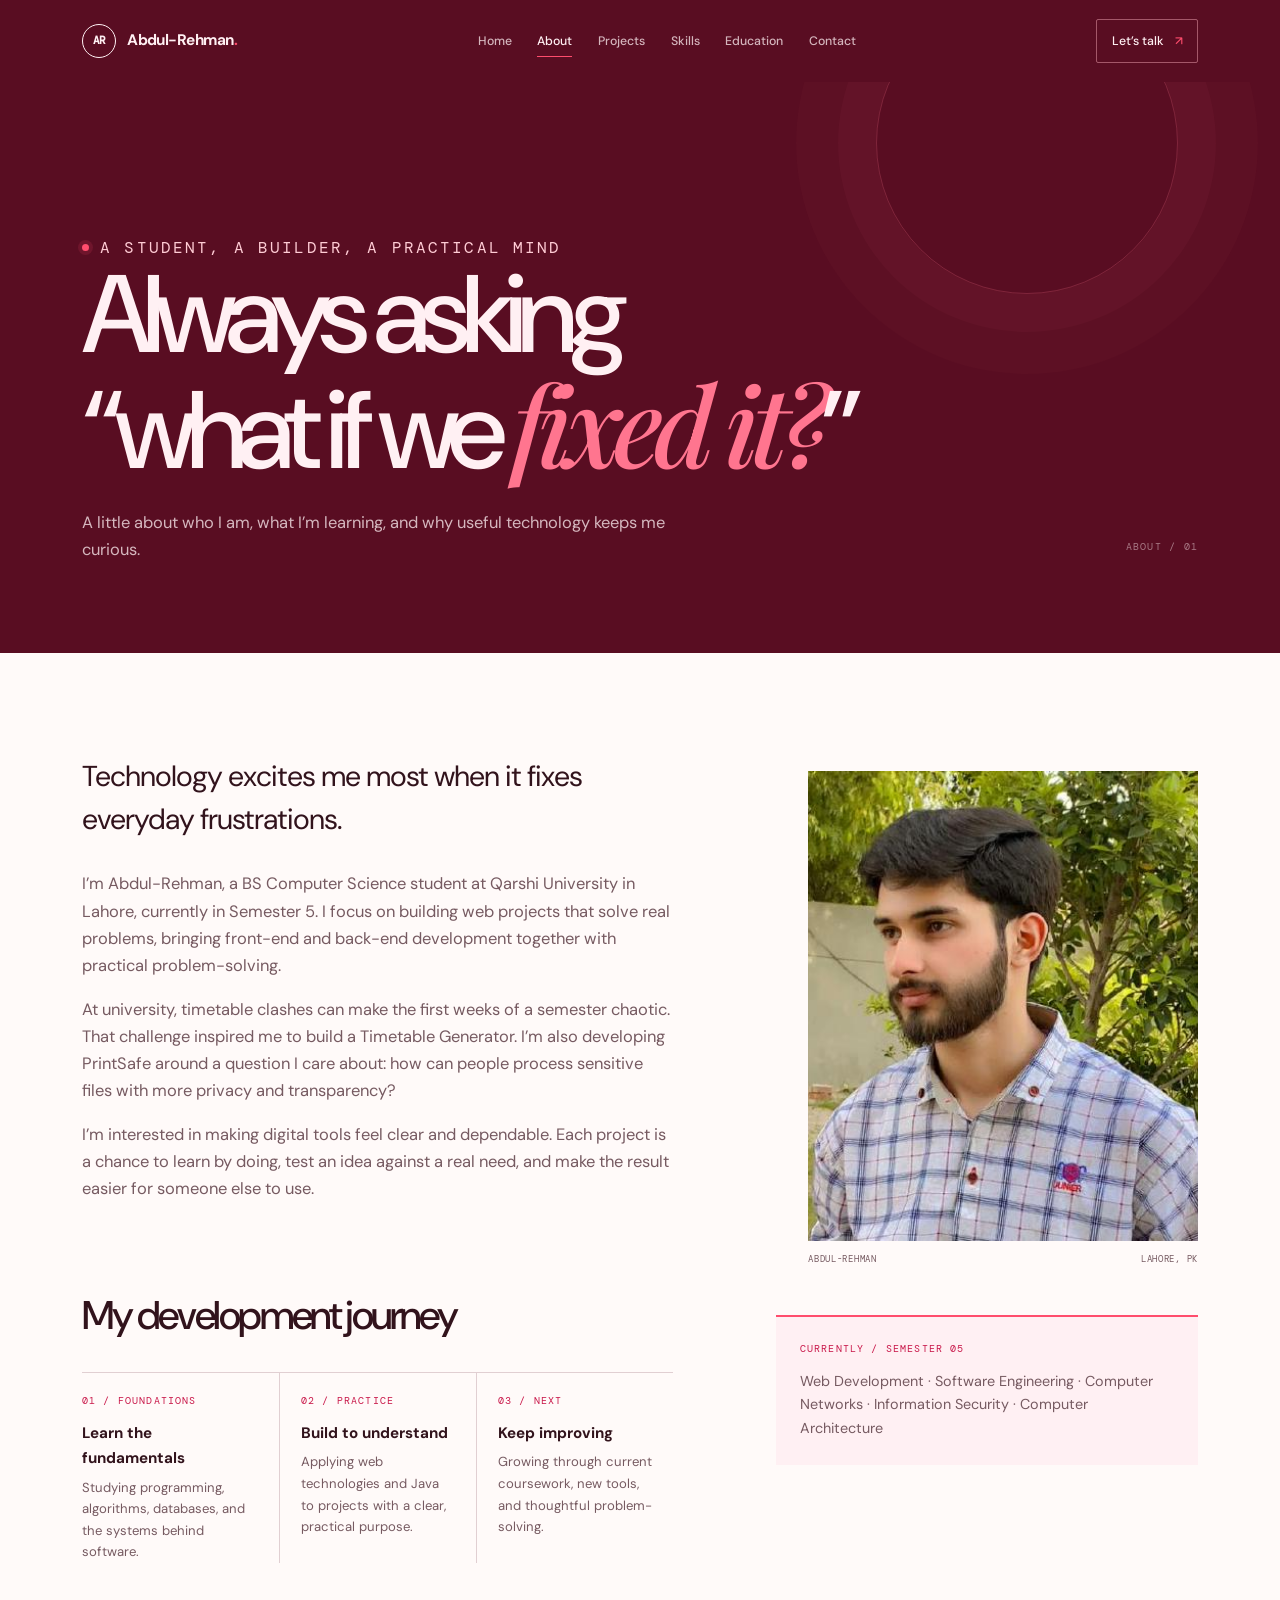
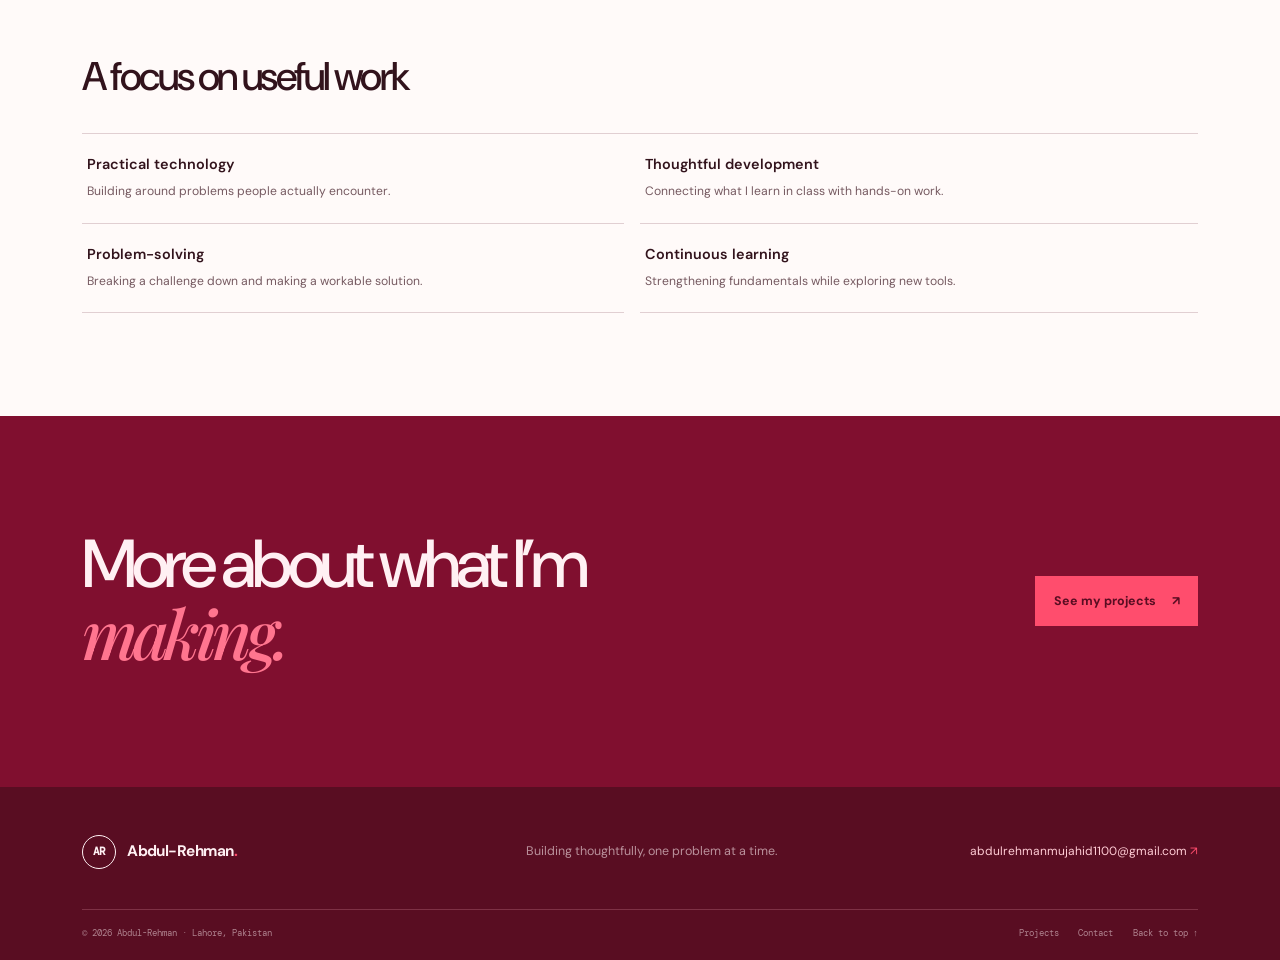
==== html/about.html @ 0546fb9b "version one of the cv website" ====
<!doctype html>
<html lang="en">
<head>
  <meta charset="utf-8">
  <meta name="viewport" content="width=device-width, initial-scale=1">
  <meta name="theme-color" content="#590d22">
  <meta name="description" content="Meet Abdul-Rehman, a Semester 5 BS Computer Science student at Qarshi University in Lahore, focused on practical technology and projects that solve real problems.">
  <meta name="robots" content="index,follow,max-image-preview:large">
  <meta property="og:type" content="website">
  <meta property="og:locale" content="en_PK">
  <meta property="og:site_name" content="Abdul-Rehman — Developer Portfolio">
  <meta property="og:title" content="About Abdul-Rehman — Computer Science Student in Lahore">
  <meta property="og:description" content="My studies, practical interests, and the projects that are shaping my development journey.">
  <meta name="twitter:card" content="summary">
  <title>About Abdul-Rehman — Computer Science Student in Lahore</title>
  <link rel="preconnect" href="https://fonts.googleapis.com">
  <link rel="preconnect" href="https://fonts.gstatic.com" crossorigin>
  <link href="https://fonts.googleapis.com/css2?family=DM+Mono:wght@400;500&family=DM+Sans:wght@400;500;600;700&family=Playfair+Display:ital,wght@1,500&display=swap" rel="stylesheet">
  <link rel="stylesheet" href="../css/style.css">
  <script src="../js/main.js" defer></script>
</head>
<body>
  <a class="skip-link" href="#main">Skip to content</a>
  <div class="scroll-progress" aria-hidden="true"><span></span></div>
  <header class="site-header site-header--dark"><div class="nav-wrap">
    <a class="brand brand--light" href="../index.html" aria-label="Abdul-Rehman home"><span class="brand-mark">AR</span><span>Abdul-Rehman<span class="brand-dot">.</span></span></a>
    <button class="menu-toggle" type="button" aria-expanded="false" aria-controls="primary-nav" aria-label="Open navigation menu"><span></span><span></span></button>
    <nav class="primary-nav" id="primary-nav" aria-label="Primary navigation"><a href="../index.html">Home</a><a href="about.html" aria-current="page">About</a><a href="projects.html">Projects</a><a href="skills.html">Skills</a><a href="education.html">Education</a><a href="contact.html">Contact</a></nav>
    <a class="nav-cta" href="contact.html">Let’s talk <span aria-hidden="true">↗</span></a>
  </div></header>
  <main id="main">
    <section class="page-hero" aria-labelledby="page-title"><div class="page-hero-inner">
      <p class="eyebrow"><span class="status-dot"></span> A STUDENT, A BUILDER, A PRACTICAL MIND</p>
      <h1 id="page-title">Always asking<br>“what if we <em>fixed it?</em>”</h1>
      <p>A little about who I am, what I’m learning, and why useful technology keeps me curious.</p>
      <span class="page-index">ABOUT / 01</span>
    </div></section>
    <section class="content-wrap" aria-label="About Abdul-Rehman">
      <div class="content-grid">
        <div class="prose" data-reveal>
          <p class="lead">Technology excites me most when it fixes everyday frustrations.</p>
          <p>I’m Abdul-Rehman, a BS Computer Science student at Qarshi University in Lahore, currently in Semester 5. I focus on building web projects that solve real problems, bringing front-end and back-end development together with practical problem-solving.</p>
          <p>At university, timetable clashes can make the first weeks of a semester chaotic. That challenge inspired me to build a Timetable Generator. I’m also developing PrintSafe around a question I care about: how can people process sensitive files with more privacy and transparency?</p>
          <p>I’m interested in making digital tools feel clear and dependable. Each project is a chance to learn by doing, test an idea against a real need, and make the result easier for someone else to use.</p>
          <div class="journey">
            <h2 class="subheading">My development journey</h2>
            <div class="journey-steps">
              <article class="journey-step"><span class="mono-label">01 / FOUNDATIONS</span><b>Learn the fundamentals</b><p>Studying programming, algorithms, databases, and the systems behind software.</p></article>
              <article class="journey-step"><span class="mono-label">02 / PRACTICE</span><b>Build to understand</b><p>Applying web technologies and Java to projects with a clear, practical purpose.</p></article>
              <article class="journey-step"><span class="mono-label">03 / NEXT</span><b>Keep improving</b><p>Growing through current coursework, new tools, and thoughtful problem-solving.</p></article>
            </div>
          </div>
        </div>
        <aside data-reveal data-reveal-delay="100">
          <figure class="about-portrait"><img src="../images/me.webp" alt="Abdul-Rehman, BS Computer Science student" width="520" height="650" loading="lazy"><figcaption><span>ABDUL-REHMAN</span><span>LAHORE, PK</span></figcaption></figure>
          <div class="aside-note"><div class="mono-label">CURRENTLY / SEMESTER 05</div><p>Web Development · Software Engineering · Computer Networks · Information Security · Computer Architecture</p></div>
        </aside>
      </div>
      <div class="journey" data-reveal><h2 class="subheading">A focus on useful work</h2><div class="study-strip">
        <div class="study-item"><b>Practical technology</b><span>Building around problems people actually encounter.</span></div>
        <div class="study-item"><b>Thoughtful development</b><span>Connecting what I learn in class with hands-on work.</span></div>
        <div class="study-item"><b>Problem-solving</b><span>Breaking a challenge down and making a workable solution.</span></div>
        <div class="study-item"><b>Continuous learning</b><span>Strengthening fundamentals while exploring new tools.</span></div>
      </div></div>
    </section>
    <section class="contact-end section-pad"><div class="contact-end-inner"><h2>More about what I’m <em>making.</em></h2><a class="button button--coral" href="projects.html">See my projects <span aria-hidden="true">↗</span></a></div></section>
  </main>
  <footer class="site-footer"><div class="footer-main"><a class="brand brand--light" href="../index.html"><span class="brand-mark">AR</span><span>Abdul-Rehman<span class="brand-dot">.</span></span></a><p>Building thoughtfully, one problem at a time.</p><a class="footer-email" href="mailto:abdulrehmanmujahid1100@gmail.com">abdulrehmanmujahid1100@gmail.com <span aria-hidden="true">↗</span></a></div><div class="footer-bottom"><span>© <span data-current-year>2026</span> Abdul-Rehman · Lahore, Pakistan</span><div><a href="projects.html">Projects</a><a href="contact.html">Contact</a><a href="#main">Back to top ↑</a></div></div></footer>
</body>
</html>
---- css/style.css ----
:root {
  --wine-dark: #590D22;
  --burgundy: #800F2F;
  --crimson: #A4133C;
  --rose-red: #C9184A;
  --coral: #FF4D6D;
  --coral-soft: #FF758F;
  --pink: #FF8FA3;
  --blush: #FFB3C1;
  --pink-light: #FFCCD5;
  --pink-white: #FFF0F3;
  --ink: #32131c;
  --muted: #765a61;
  --paper: #fffaf9;
  --line: rgba(89, 13, 34, .18);
  --sans: "DM Sans", "Segoe UI", sans-serif;
  --mono: "DM Mono", Consolas, monospace;
  --serif: "Playfair Display", Georgia, serif;
  --page-gutter: clamp(1.25rem, 6.4vw, 6.75rem);
}

* { box-sizing: border-box; }
html { scroll-behavior: smooth; scroll-padding-top: 6rem; }
body { margin: 0; background: var(--paper); color: var(--ink); font-family: var(--sans); font-size: 16px; line-height: 1.65; -webkit-font-smoothing: antialiased; }
img { display: block; max-width: 100%; }
a { color: inherit; text-decoration: none; }
button, a { -webkit-tap-highlight-color: transparent; }
button { font: inherit; }
::selection { color: var(--wine-dark); background: var(--pink-light); }
:focus-visible { outline: 3px solid var(--coral); outline-offset: 4px; }
.skip-link { position: fixed; z-index: 20; top: .75rem; left: .75rem; padding: .65rem 1rem; transform: translateY(-160%); color: white; background: var(--wine-dark); }
.skip-link:focus { transform: translateY(0); }
.scroll-progress { position: fixed; inset: 0 0 auto; z-index: 12; height: 3px; pointer-events: none; }
.scroll-progress span { display: block; width: 100%; height: 100%; background: var(--coral); transform: scaleX(0); transform-origin: left; }
.site-header { position: sticky; top: 0; z-index: 10; height: 82px; }
.site-header--dark { color: var(--pink-white); background: var(--wine-dark); }
.site-header.is-scrolled { background: transparent; }
.nav-wrap { position: relative; width: min(100% - 2 * var(--page-gutter), 1440px); min-height: 82px; margin: auto; display: flex; align-items: center; justify-content: space-between; gap: 1.5rem; transition: width .32s ease, min-height .32s ease, margin .32s ease, padding .32s ease, border-radius .32s ease, background-color .32s ease, border-color .32s ease, box-shadow .32s ease; }
.site-header.is-scrolled .nav-wrap { width: min(100% - 2 * var(--page-gutter) - 1rem, 1200px); min-height: 62px; margin-top: .55rem; padding: 0 clamp(1rem, 3vw, 2rem); border: 1px solid rgba(255,179,193,.28); border-radius: 999px; background: rgba(89,13,34,.97); box-shadow: 0 10px 32px rgba(49, 8, 20, .2); }
.brand { display: inline-flex; align-items: center; gap: .7rem; font-size: .96rem; font-weight: 700; letter-spacing: -.035em; white-space: nowrap; }
.brand-mark { width: 34px; height: 34px; display: grid; place-items: center; border: 1px solid currentColor; border-radius: 50%; font-family: var(--mono); font-size: .67rem; letter-spacing: -.08em; }
.brand-dot { color: var(--coral); }
.primary-nav { display: flex; align-items: center; gap: clamp(.85rem, 2vw, 2rem); }
.primary-nav a, .nav-cta { position: relative; font-size: .77rem; font-weight: 500; transition: color .2s ease; }
.primary-nav a { padding: .45rem 0; color: rgba(255,240,243,.74); }
.primary-nav a::after { position: absolute; right: 0; bottom: .1rem; left: 0; height: 1px; content: ""; background: var(--coral); transform: scaleX(0); transform-origin: right; transition: transform .24s ease; }
.primary-nav a:hover, .primary-nav a[aria-current="page"] { color: var(--pink-white); }
.primary-nav a:hover::after, .primary-nav a[aria-current="page"]::after { transform: scaleX(1); transform-origin: left; }
.nav-cta { padding: .65rem .9rem; border: 1px solid rgba(255,179,193,.45); border-radius: 2px; color: var(--pink-white); }
.nav-cta span { padding-left: .5rem; color: var(--coral); transition: transform .2s; display: inline-block; }
.nav-cta:hover { color: white; border-color: var(--coral); }
.nav-cta:hover span { transform: translate(2px,-2px); }
.menu-toggle { display: none; }

.hero { position: relative; min-height: min(760px, calc(100svh - 82px)); overflow: hidden; color: var(--pink-white); background: var(--wine-dark); }
.hero::before { position: absolute; inset: 0; content: ""; opacity: .14; background-image: linear-gradient(rgba(255,179,193,.18) 1px, transparent 1px), linear-gradient(90deg, rgba(255,179,193,.18) 1px, transparent 1px); background-size: 56px 56px; mask-image: linear-gradient(90deg, black, transparent 86%); }
.hero-grid { position: relative; z-index: 1; width: min(100% - 2 * var(--page-gutter), 1440px); min-height: inherit; margin: auto; padding: clamp(4.5rem, 10vh, 7rem) 0 5.2rem; display: grid; grid-template-columns: minmax(0, 1.12fr) minmax(300px, .88fr); align-items: center; gap: clamp(2.5rem, 8vw, 8rem); }
.hero-copy { position: relative; z-index: 2; max-width: 760px; }
.eyebrow, .section-kicker, .project-meta, .portrait-topline, .float-label, .hero-bottom, .table-label, .table-note, .art-caption { font-family: var(--mono); font-size: .64rem; letter-spacing: .13em; }
.eyebrow { display: flex; align-items: center; gap: .7rem; margin: 0 0 1.55rem; }
.eyebrow--light { color: var(--pink-light); }
.status-dot, .project-status i { width: 7px; height: 7px; border-radius: 50%; background: var(--coral); box-shadow: 0 0 0 4px rgba(255,77,109,.13); }
h1, h2, h3, p { margin-top: 0; }
.hero h1 { margin: 0; font-size: clamp(3.35rem, 7.3vw, 7.2rem); font-weight: 500; line-height: .99; letter-spacing: -.075em; }
.hero h1 em, .display-heading em { color: var(--coral-soft); font-family: var(--serif); font-weight: 500; letter-spacing: -.055em; }
.hero-intro { max-width: 460px; margin: 1.65rem 0 0; color: rgba(255,240,243,.73); font-size: clamp(.98rem, 1.35vw, 1.1rem); line-height: 1.75; }
.hero-actions { display: flex; align-items: center; flex-wrap: wrap; gap: 1.55rem; margin-top: 2rem; }
.button { min-height: 50px; display: inline-flex; align-items: center; justify-content: center; gap: 1rem; padding: .8rem 1.15rem; font-size: .78rem; font-weight: 700; transition: transform .2s ease, box-shadow .2s ease, background .2s ease; }
.button:hover { transform: translateY(-3px); box-shadow: 0 10px 24px rgba(0,0,0,.18); }
.button span { transition: transform .2s ease; }
.button:hover span { transform: translate(3px,-3px); }
.button--coral { color: var(--wine-dark); background: var(--coral); }
.button--coral:hover { background: var(--coral-soft); }
.button--outline { border: 1px solid rgba(255,179,193,.55); color: var(--pink-white); }
.button--outline:hover { border-color: var(--coral); }
.text-link, .arrow-link { display: inline-flex; align-items: center; gap: .65rem; font-size: .8rem; font-weight: 600; }
.text-link span, .arrow-link span { display: inline-block; color: var(--coral); transition: transform .2s ease; }
.text-link:hover span, .arrow-link:hover span { transform: translate(4px,-2px); }
.text-link--light { color: var(--pink-white); }
.hero-note { display: flex; align-items: center; gap: .75rem; margin-top: 3.2rem; color: rgba(255,240,243,.62); font-family: var(--mono); font-size: .62rem; letter-spacing: .045em; }
.hero-note b { padding: 0 .3rem; color: var(--coral); }
.note-rule { width: 32px; height: 1px; background: var(--coral); }
.hero-visual { position: relative; width: min(100%, 410px); justify-self: center; padding: 1.45rem 1.4rem 1.55rem; }
.portrait-frame { position: relative; padding: .7rem; border: 1px solid rgba(255,179,193,.65); background: rgba(128,15,47,.5); transform: rotate(2deg); transition: transform .45s cubic-bezier(.2,.8,.2,1); }
.hero-visual:hover .portrait-frame { transform: rotate(0) translateY(-5px); }
.portrait-frame::after { position: absolute; z-index: -1; inset: 15px -15px -15px 15px; border: 1px solid var(--coral); content: ""; }
.portrait-topline { display: flex; justify-content: space-between; padding: .45rem .15rem .65rem; color: var(--pink-light); font-size: .52rem; letter-spacing: .09em; }
.portrait-frame img { width: 100%; height: clamp(300px, 42vw, 490px); object-fit: cover; object-position: center 35%; background: var(--burgundy); }
.portrait-index { position: absolute; right: .75rem; bottom: .65rem; color: rgba(255,240,243,.72); font-family: var(--mono); font-size: .65rem; }
.float-label { position: absolute; z-index: 2; padding: .6rem .75rem; color: var(--wine-dark); background: var(--pink-light); font-size: .55rem; letter-spacing: .12em; }
.float-label--top { top: 10%; right: -7%; transform: rotate(4deg); }
.float-label--top span { padding-left: .5rem; color: var(--rose-red); }
.float-label--side { bottom: 11%; left: -10%; color: var(--pink-white); background: var(--rose-red); transform: rotate(-5deg); }
.hero-stamp { position: absolute; right: -3%; bottom: -7%; width: 89px; height: 89px; display: flex; flex-direction: column; align-items: center; justify-content: center; border: 1px solid var(--coral); border-radius: 50%; color: var(--pink-white); background: var(--wine-dark); font-family: var(--mono); font-size: .5rem; letter-spacing: .12em; line-height: 1.5; transform: rotate(11deg); }
.hero-stamp b { color: var(--coral); font-size: 1rem; }
.hero-orbit { position: absolute; border: 1px solid rgba(255,117,143,.2); border-radius: 50%; pointer-events: none; }
.hero-orbit--one { width: 520px; height: 520px; top: -300px; right: -170px; }
.hero-orbit--two { width: 350px; height: 350px; bottom: -240px; left: 35%; }
.hero-bottom { position: absolute; right: var(--page-gutter); bottom: 1.35rem; left: var(--page-gutter); display: flex; align-items: center; gap: 1rem; color: rgba(255,240,243,.5); font-size: .55rem; }
.hero-bottom-line { width: min(110px, 16vw); height: 1px; background: rgba(255,179,193,.42); }
.hero-bottom span:last-child { margin-left: auto; }

.section-pad { padding: clamp(4.5rem, 9vw, 8.3rem) var(--page-gutter); }
.section-kicker { display: flex; justify-content: space-between; gap: 1rem; padding-bottom: 1rem; border-bottom: 1px solid var(--line); color: var(--muted); font-size: .59rem; }
.intro-layout, .path-layout { display: grid; grid-template-columns: 1.15fr .85fr; align-items: end; gap: clamp(2rem, 9vw, 9rem); padding-top: clamp(2.8rem, 6vw, 5.5rem); }
.display-heading { margin: 0; font-size: clamp(2.8rem, 6vw, 6rem); font-weight: 500; line-height: 1.04; letter-spacing: -.072em; }
.display-heading em { color: var(--rose-red); }
.intro-copy { max-width: 420px; padding-bottom: .35rem; }
.intro-copy p { margin-bottom: 1.45rem; color: var(--muted); font-size: 1rem; }
.arrow-link { color: var(--wine-dark); }
.featured-section { color: var(--pink-white); background: var(--burgundy); }
.section-kicker--light { border-color: rgba(255,179,193,.28); color: rgba(255,240,243,.62); }
.featured-heading { display: flex; align-items: end; justify-content: space-between; gap: 2rem; padding: 3.4rem 0 2.4rem; }
.display-heading--light { color: var(--pink-white); }
.display-heading--light em { color: var(--coral-soft); }
.featured-all { margin-bottom: .65rem; }
.featured-projects { display: grid; grid-template-columns: 1.08fr .92fr; gap: 1rem; align-items: start; }
.feature-project { min-width: 0; display: block; padding: clamp(1rem, 2.2vw, 1.5rem); border: 1px solid rgba(255,179,193,.35); background: rgba(89,13,34,.45); transition: border-color .25s ease, transform .35s cubic-bezier(.2,.8,.2,1), background .25s ease; }
.feature-project--timetable { margin-top: 3.4rem; }
.feature-project:hover { border-color: var(--coral); background: rgba(89,13,34,.72); transform: translateY(-5px); }
.project-meta { display: flex; align-items: center; justify-content: space-between; gap: .75rem; color: rgba(255,240,243,.68); font-size: .52rem; letter-spacing: .08em; }
.project-status { display: flex; align-items: center; gap: .5rem; color: var(--pink-light); white-space: nowrap; }
.project-status i { width: 6px; height: 6px; box-shadow: none; }
.printsafe-art, .timetable-art { position: relative; min-height: 235px; margin: 1.25rem 0; overflow: hidden; }
.printsafe-art { display: grid; place-items: center; background: #310d19; background-image: linear-gradient(rgba(255,179,193,.08) 1px, transparent 1px), linear-gradient(90deg, rgba(255,179,193,.08) 1px, transparent 1px); background-size: 28px 28px; }
.file-sheet { width: 54%; min-height: 135px; display: flex; flex-direction: column; justify-content: center; gap: .7rem; padding: 1rem; border: 1px solid rgba(255,179,193,.5); color: var(--pink-white); background: var(--burgundy); transform: rotate(-5deg); box-shadow: 15px 14px 0 rgba(255,77,109,.17); }
.file-sheet span, .file-sheet i { font-family: var(--mono); font-size: .52rem; letter-spacing: .12em; font-style: normal; color: var(--pink-light); }
.file-sheet b { color: var(--coral); font-family: var(--mono); letter-spacing: .12em; }
.privacy-seal { position: absolute; top: 20%; right: 15%; width: 82px; height: 82px; display: flex; flex-direction: column; align-items: center; justify-content: center; border: 1px solid var(--coral); border-radius: 50%; color: var(--pink-white); background: var(--wine-dark); font-family: var(--mono); font-size: .48rem; line-height: 1.45; text-align: center; transform: rotate(8deg); }
.privacy-seal strong { color: var(--coral); font-size: .9rem; }
.art-caption { position: absolute; right: 1rem; bottom: .8rem; color: rgba(255,240,243,.55); font-size: .48rem; }
.timetable-art { display: flex; flex-direction: column; justify-content: center; gap: .9rem; padding: 1.2rem clamp(.8rem, 2.5vw, 2rem); color: var(--wine-dark); background: var(--pink-light); }
.table-label { font-size: .55rem; color: var(--burgundy); }
.schedule-grid { display: grid; grid-template-columns: 1fr repeat(4, 1fr); gap: 4px; }
.schedule-grid span, .schedule-grid b, .schedule-grid i { min-height: 27px; display: grid; place-items: center; }
.schedule-grid span { color: var(--burgundy); font-family: var(--mono); font-size: .46rem; }
.schedule-grid b, .schedule-grid i { background: var(--rose-red); opacity: .84; }
.schedule-grid i { background: var(--wine-dark); opacity: .8; }
.table-note { align-self: end; color: var(--burgundy); font-size: .5rem; }
.feature-project-bottom { display: flex; align-items: center; justify-content: space-between; gap: 1rem; }
.feature-project h3 { margin: 0 0 .35rem; font-size: clamp(1.35rem, 2.5vw, 2rem); font-weight: 500; letter-spacing: -.055em; }
.feature-project p { max-width: 440px; margin: 0; color: rgba(255,240,243,.69); font-size: .82rem; }
.round-arrow { width: 38px; height: 38px; flex: 0 0 auto; display: grid; place-items: center; border: 1px solid rgba(255,179,193,.5); border-radius: 50%; color: var(--coral); transition: color .2s, background .2s, transform .2s; }
.feature-project:hover .round-arrow { color: var(--wine-dark); background: var(--coral); transform: rotate(45deg); }
.path-layout { align-items: start; }
.path-list { border-top: 1px solid var(--line); }
.path-list a { display: grid; grid-template-columns: 40px 1fr 30px; gap: .85rem; align-items: center; padding: 1.25rem .25rem; border-bottom: 1px solid var(--line); transition: padding .22s ease, color .22s ease; }
.path-list a:hover { padding-right: .65rem; padding-left: .65rem; color: var(--rose-red); }
.path-number { align-self: start; padding-top: .15rem; color: var(--rose-red); font-family: var(--mono); font-size: .62rem; }
.path-list b, .path-list small { display: block; }
.path-list b { font-size: .95rem; font-weight: 600; }
.path-list small { margin-top: .15rem; color: var(--muted); font-size: .75rem; }
.path-arrow { justify-self: end; color: var(--rose-red); }

.page-hero { position: relative; overflow: hidden; padding: clamp(4.6rem, 10vw, 8.2rem) var(--page-gutter) clamp(4rem, 7vw, 6rem); color: var(--pink-white); background: var(--wine-dark); }
.page-hero::after { position: absolute; top: -90px; right: 8%; width: 300px; height: 300px; border: 1px solid rgba(255,117,143,.23); border-radius: 50%; content: ""; box-shadow: 0 0 0 38px rgba(255,117,143,.035), 0 0 0 80px rgba(255,117,143,.025); }
.page-hero-inner { position: relative; z-index: 1; width: min(100%, 1200px); margin: auto; }
.page-hero .eyebrow { color: var(--pink-light); }
.page-hero h1 { max-width: 1000px; margin: 0; font-size: clamp(3.3rem, 8.6vw, 8rem); font-weight: 500; line-height: .98; letter-spacing: -.08em; }
.page-hero h1 em { color: var(--coral-soft); font-family: var(--serif); font-weight: 500; }
.page-hero p { max-width: 610px; margin: 1.5rem 0 0; color: rgba(255,240,243,.75); font-size: 1.03rem; }
.page-hero .page-index { position: absolute; right: 0; bottom: .5rem; color: rgba(255,240,243,.48); font-family: var(--mono); font-size: .65rem; letter-spacing: .12em; }
.content-wrap { width: min(100%, 1440px); margin: auto; padding: clamp(4rem, 8vw, 7rem) var(--page-gutter); }
.content-grid { display: grid; grid-template-columns: minmax(0, 1.05fr) minmax(250px, .75fr); gap: clamp(2.5rem, 8vw, 8rem); }
.prose { max-width: 720px; }
.prose p { color: var(--muted); font-size: 1.03rem; }
.prose p.lead { color: var(--ink); font-size: clamp(1.3rem, 2.5vw, 1.8rem); line-height: 1.5; letter-spacing: -.035em; }
.aside-note { padding: 1.5rem; border-top: 2px solid var(--coral); background: var(--pink-white); }
.aside-note .mono-label { margin-bottom: .8rem; }
.aside-note p { margin: 0; color: var(--muted); font-size: .9rem; }
.mono-label { color: var(--rose-red); font-family: var(--mono); font-size: .61rem; letter-spacing: .12em; }
.about-portrait { position: relative; max-width: 390px; margin: 1rem 0 3rem auto; }
.about-portrait img { width: 100%; max-height: 470px; object-fit: cover; object-position: center 35%; }
.about-portrait figcaption { display: flex; justify-content: space-between; padding-top: .65rem; color: var(--muted); font-family: var(--mono); font-size: .57rem; letter-spacing: .08em; }
.study-strip { display: grid; grid-template-columns: repeat(2, 1fr); border-top: 1px solid var(--line); }
.study-item { padding: 1.2rem .3rem; border-bottom: 1px solid var(--line); }
.study-item:nth-child(odd) { margin-right: 1rem; }
.study-item b { display: block; font-size: .9rem; font-weight: 600; }
.study-item span { color: var(--muted); font-size: .76rem; }
.journey { margin-top: 5rem; }
.subheading { margin: 0 0 1.5rem; font-size: clamp(1.7rem, 3.5vw, 2.5rem); font-weight: 500; letter-spacing: -.06em; }
.journey-steps { display: grid; grid-template-columns: repeat(3, 1fr); border-top: 1px solid var(--line); }
.journey-step { padding: 1.25rem 1.3rem 0 0; }
.journey-step + .journey-step { padding-left: 1.3rem; border-left: 1px solid var(--line); }
.journey-step .mono-label { display: block; margin-bottom: .7rem; }
.journey-step b { display: block; margin-bottom: .35rem; font-size: .95rem; }
.journey-step p { margin: 0; color: var(--muted); font-size: .82rem; }

.project-list { display: grid; grid-template-columns: repeat(12, 1fr); gap: 1rem; }
.project-card { position: relative; grid-column: span 6; overflow: hidden; border: 1px solid var(--line); background: #fff; transition: border-color .25s, transform .3s ease, box-shadow .3s ease; }
.project-card:hover { border-color: var(--coral); transform: translateY(-5px); box-shadow: 0 18px 45px rgba(89,13,34,.08); }
.project-card--wide { grid-column: span 7; }
.project-card--narrow { grid-column: span 5; }
.project-card-head { display: flex; justify-content: space-between; gap: 1rem; padding: 1.15rem 1.2rem 0; }
.project-number { color: var(--rose-red); font-family: var(--mono); font-size: .63rem; }
.project-status--light { color: var(--muted); font-size: .54rem; }
.project-visual { position: relative; min-height: 250px; margin: 1rem 1.2rem; overflow: hidden; }
.project-visual--privacy { display: grid; place-items: center; background: var(--wine-dark); background-image: linear-gradient(rgba(255,179,193,.1) 1px, transparent 1px), linear-gradient(90deg, rgba(255,179,193,.1) 1px, transparent 1px); background-size: 32px 32px; }
.privacy-window { width: min(68%, 340px); padding: 1rem; border: 1px solid rgba(255,179,193,.45); color: var(--pink-white); background: #70102d; box-shadow: 18px 16px 0 rgba(255,77,109,.2); transform: rotate(-3deg); }
.window-top { display: flex; justify-content: space-between; padding-bottom: .8rem; border-bottom: 1px solid rgba(255,179,193,.3); font-family: var(--mono); font-size: .5rem; letter-spacing: .1em; }
.window-dots { color: var(--coral); }
.privacy-window h3 { margin: .9rem 0 .35rem; font-size: 1.1rem; font-weight: 500; }
.privacy-window p { margin: 0; color: var(--pink-light); font-size: .68rem; }
.privacy-lock { position: absolute; right: 11%; bottom: 15%; width: 56px; height: 56px; display: grid; place-items: center; border: 1px solid var(--coral); border-radius: 50%; color: var(--coral); background: var(--wine-dark); font-size: 1.25rem; }
.project-visual--schedule { display: grid; place-items: center; background: var(--pink-white); }
.mini-schedule { width: 85%; display: grid; grid-template-columns: .7fr repeat(5, 1fr); gap: 4px; }
.mini-schedule span, .mini-schedule b, .mini-schedule i { min-height: 31px; display: grid; place-items: center; }
.mini-schedule span { color: var(--burgundy); font-family: var(--mono); font-size: .47rem; }
.mini-schedule b { background: var(--coral-soft); }
.mini-schedule i { background: var(--burgundy); }
.schedule-caption { position: absolute; right: 7%; bottom: 8%; color: var(--muted); font-family: var(--mono); font-size: .52rem; letter-spacing: .1em; }
.project-visual--java { display: grid; place-items: center; background: var(--burgundy); }
.java-window { width: 72%; padding: 1.25rem; border: 1px solid rgba(255,179,193,.5); color: var(--pink-white); background: #650d28; }
.java-window span { color: var(--coral); font-family: var(--mono); font-size: .55rem; letter-spacing: .13em; }
.java-window strong { display: block; margin: .55rem 0; font-size: 1.2rem; font-weight: 500; }
.java-window p { margin: 0; color: var(--pink-light); font-size: .7rem; }
.project-visual--game { display: grid; place-items: center; background: #f9dfe5; }
.game-board { width: 132px; display: grid; grid-template-columns: repeat(3, 1fr); gap: 5px; transform: rotate(-4deg); }
.game-board span { aspect-ratio: 1; display: grid; place-items: center; color: var(--burgundy); background: var(--pink-white); font-size: 1.4rem; font-weight: 700; }
.game-board span:nth-child(5) { color: var(--coral); }
.board-note { position: absolute; right: 8%; bottom: 9%; color: var(--burgundy); font-family: var(--mono); font-size: .55rem; letter-spacing: .09em; }
.project-card-body { padding: .1rem 1.25rem 1.45rem; }
.project-card-body h2 { margin: 0 0 .45rem; font-size: 1.5rem; font-weight: 500; letter-spacing: -.05em; }
.project-card-body p { max-width: 620px; margin: 0; color: var(--muted); font-size: .86rem; }
.tag-row { display: flex; flex-wrap: wrap; gap: .45rem; margin-top: 1rem; }
.tag { padding: .3rem .55rem; border: 1px solid rgba(89,13,34,.18); color: var(--burgundy); font-family: var(--mono); font-size: .57rem; }
.status-footnote { margin: 1.5rem 0 0; color: var(--muted); font-size: .76rem; }

.skills-intro { max-width: 760px; margin-bottom: 3rem; color: var(--muted); font-size: 1.05rem; }
.skill-group { display: grid; grid-template-columns: minmax(180px, .55fr) 1.45fr; gap: 2.5rem; padding: 1.7rem 0; border-top: 1px solid var(--line); }
.skill-group:last-child { border-bottom: 1px solid var(--line); }
.skill-group h2 { margin: 0; font-size: 1.03rem; font-weight: 600; }
.skill-group h2 span { display: block; margin-top: .35rem; color: var(--muted); font-family: var(--mono); font-size: .57rem; font-weight: 400; letter-spacing: .08em; }
.skill-cloud { display: flex; flex-wrap: wrap; gap: .6rem; }
.skill-chip { padding: .6rem .85rem; border: 1px solid rgba(89,13,34,.2); color: var(--burgundy); background: white; font-size: .83rem; transition: border-color .2s, background .2s, transform .2s; }
.skill-chip:hover { border-color: var(--coral); background: var(--pink-white); transform: translateY(-2px); }
.skill-chip--featured { border-color: var(--rose-red); color: var(--wine-dark); background: var(--pink-white); }
.subject-panel { margin-top: 4.5rem; padding: clamp(1.4rem, 4vw, 3rem); color: var(--pink-white); background: var(--wine-dark); }
.subject-panel .section-kicker { border-color: rgba(255,179,193,.3); color: var(--pink-light); }
.subject-panel h2 { margin: 2rem 0; font-size: clamp(1.8rem, 3.6vw, 3rem); font-weight: 500; letter-spacing: -.06em; }
.subject-list { display: grid; grid-template-columns: repeat(3, 1fr); gap: .7rem 1.5rem; }
.subject-list span { padding: .65rem 0; border-bottom: 1px solid rgba(255,179,193,.24); color: rgba(255,240,243,.84); font-size: .82rem; }
.subject-list span::before { margin-right: .6rem; color: var(--coral); content: "↗"; }

.education-layout { display: grid; grid-template-columns: minmax(0, 1.15fr) minmax(250px, .7fr); gap: clamp(2.5rem, 9vw, 9rem); }
.timeline { position: relative; margin: 0; padding: 0 0 0 2rem; list-style: none; }
.timeline::before { position: absolute; top: .5rem; bottom: .5rem; left: 6px; width: 1px; content: ""; background: var(--pink-light); }
.timeline-item { position: relative; padding: 0 0 3rem; }
.timeline-item:last-child { padding-bottom: 0; }
.timeline-item::before { position: absolute; top: .4rem; left: -2rem; width: 13px; height: 13px; border: 2px solid var(--paper); border-radius: 50%; content: ""; background: var(--coral); box-shadow: 0 0 0 1px var(--coral); }
.timeline-item--current::before { background: var(--wine-dark); box-shadow: 0 0 0 1px var(--wine-dark), 0 0 0 6px rgba(255,77,109,.15); }
.timeline-meta { display: flex; justify-content: space-between; gap: 1rem; color: var(--rose-red); font-family: var(--mono); font-size: .6rem; letter-spacing: .1em; }
.timeline-item h2 { margin: .6rem 0 .2rem; font-size: clamp(1.5rem, 3vw, 2.15rem); font-weight: 500; letter-spacing: -.06em; }
.timeline-item p { margin: 0; color: var(--muted); font-size: .9rem; }
.timeline-item .timeline-detail { margin-top: .7rem; color: var(--ink); font-size: .78rem; }
.subject-list--light { grid-template-columns: 1fr; gap: 0; }
.subject-list--light span { border-color: var(--line); color: var(--muted); }
.education-callout { padding: 1.4rem; border: 1px solid var(--pink-light); background: var(--pink-white); }
.education-callout .mono-label { display: block; margin-bottom: .8rem; }
.education-callout p { margin: 0; color: var(--muted); font-size: .84rem; }

.contact-hero { min-height: 490px; display: flex; align-items: center; }
.contact-hero h1 { max-width: 900px; }
.contact-hero .page-hero-inner { width: min(100%, 1200px); }
.contact-layout { display: grid; grid-template-columns: 1fr .8fr; gap: clamp(2.5rem, 9vw, 9rem); }
.contact-intro { max-width: 560px; }
.contact-intro p { color: var(--muted); font-size: 1.05rem; }
.contact-details { border-top: 1px solid var(--line); }
.contact-row { display: grid; grid-template-columns: 130px 1fr; gap: 1rem; align-items: center; padding: 1.15rem 0; border-bottom: 1px solid var(--line); }
.contact-row dt { color: var(--muted); font-family: var(--mono); font-size: .6rem; letter-spacing: .1em; text-transform: uppercase; }
.contact-row dd { min-width: 0; margin: 0; overflow-wrap: anywhere; font-size: .9rem; }
.contact-row a { transition: color .2s; }
.contact-row a:hover { color: var(--rose-red); }
.email-actions { display: flex; flex-wrap: wrap; align-items: center; gap: .65rem; }
.copy-button { padding: .38rem .55rem; border: 1px solid var(--line); color: var(--burgundy); background: transparent; cursor: pointer; font-size: .68rem; transition: border-color .2s, background .2s; }
.copy-button:hover { border-color: var(--coral); background: var(--pink-white); }
.copy-feedback { min-height: 1.2rem; margin: .4rem 0 0 130px; color: var(--burgundy); font-size: .76rem; }
.contact-note { margin-top: 2rem; padding: 1.2rem; border-left: 2px solid var(--coral); color: var(--muted); background: var(--pink-white); font-size: .84rem; }
.contact-note strong { color: var(--ink); }
.contact-end { color: var(--pink-white); background: var(--burgundy); }
.contact-end-inner { display: flex; align-items: center; justify-content: space-between; gap: 2rem; }
.contact-end h2 { max-width: 650px; margin: 0; font-size: clamp(2.2rem, 5.3vw, 5rem); font-weight: 500; line-height: 1; letter-spacing: -.07em; }
.contact-end h2 em { color: var(--coral-soft); font-family: var(--serif); }
.contact-end .button { flex: 0 0 auto; }

.site-footer { padding: 3rem var(--page-gutter) 1.2rem; color: var(--pink-white); background: var(--wine-dark); }
.footer-main { width: min(100%, 1440px); margin: auto; display: grid; grid-template-columns: 1fr 1fr auto; align-items: center; gap: 1.5rem; padding-bottom: 2.5rem; }
.footer-main p { margin: 0; color: rgba(255,240,243,.58); font-size: .78rem; }
.footer-email { color: var(--pink-light); font-size: .75rem; transition: color .2s; }
.footer-email:hover { color: var(--coral); }
.footer-email span { color: var(--coral); }
.footer-bottom { width: min(100%, 1440px); margin: auto; padding-top: 1rem; border-top: 1px solid rgba(255,179,193,.22); display: flex; justify-content: space-between; gap: 1rem; color: rgba(255,240,243,.52); font-family: var(--mono); font-size: .57rem; }
.footer-bottom div { display: flex; gap: 1.2rem; }
.footer-bottom a { transition: color .2s; }
.footer-bottom a:hover { color: var(--coral-soft); }

.motion-ready [data-reveal] { opacity: 0; transform: translateY(20px); transition: opacity .65s ease, transform .65s cubic-bezier(.2,.7,.2,1); }
.motion-ready [data-reveal].is-visible { opacity: 1; transform: translateY(0); }
.motion-ready [data-reveal-delay="100"] { transition-delay: .1s; }
.motion-ready [data-reveal-delay="120"] { transition-delay: .12s; }

@media (min-width: 1500px) {
  .hero-grid { max-width: 1440px; }
}
@media (max-width: 980px) {
  .nav-wrap { gap: 1rem; }
  .primary-nav { gap: .85rem; }
  .primary-nav a { font-size: .7rem; }
  .nav-cta { padding: .55rem .65rem; font-size: .7rem; }
  .hero-grid { grid-template-columns: minmax(0, 1.1fr) minmax(260px, .8fr); gap: 2rem; }
  .float-label--top { right: -4%; }
  .featured-projects { grid-template-columns: 1fr 1fr; }
  .project-meta { flex-wrap: wrap; }
}
@media (max-width: 760px) {
  :root { --page-gutter: 1.35rem; }
  .site-header { height: 70px; }
  .nav-wrap { min-height: 70px; }
  .site-header.is-scrolled .nav-wrap { width: calc(100% - 2 * var(--page-gutter) - .5rem); min-height: 58px; margin-top: .35rem; padding: 0 .85rem; border-radius: 2rem; }
  .menu-toggle { width: 42px; height: 42px; display: flex; flex-direction: column; align-items: center; justify-content: center; gap: 6px; margin-left: auto; border: 1px solid rgba(255,179,193,.38); color: white; background: transparent; cursor: pointer; }
  .menu-toggle span { width: 17px; height: 1px; background: currentColor; transition: transform .2s; }
  .menu-toggle[aria-expanded="true"] span:first-child { transform: translateY(3.5px) rotate(45deg); }
  .menu-toggle[aria-expanded="true"] span:last-child { transform: translateY(-3.5px) rotate(-45deg); }
  .primary-nav { position: absolute; top: calc(100% + .35rem); right: 0; left: 0; display: none; flex-direction: column; align-items: stretch; gap: 0; padding: .5rem var(--page-gutter) 1rem; border: 1px solid rgba(255,179,193,.25); border-radius: 1rem; background: var(--wine-dark); box-shadow: 0 14px 28px rgba(49, 8, 20, .2); }
  .primary-nav.is-open { display: flex; }
  .primary-nav a { padding: .75rem .1rem; border-bottom: 1px solid rgba(255,179,193,.14); font-size: .85rem; }
  .primary-nav a::after { display: none; }
  .nav-cta { display: none; }
  .hero { min-height: auto; }
  .hero-grid { min-height: 0; grid-template-columns: 1fr; gap: 2.5rem; padding: 4rem 0 5.2rem; }
  .hero h1 { font-size: clamp(3.35rem, 11vw, 5.8rem); }
  .hero-intro { max-width: 540px; }
  .hero-note { margin-top: 2.3rem; }
  .hero-visual { width: min(78%, 370px); justify-self: center; }
  .portrait-frame img { height: min(95vw, 440px); }
  .float-label--top { right: -8%; }
  .float-label--side { left: -10%; }
  .hero-bottom { bottom: .9rem; }
  .intro-layout, .path-layout, .content-grid, .education-layout, .contact-layout { grid-template-columns: 1fr; gap: 2.2rem; }
  .intro-copy { max-width: 570px; }
  .featured-heading { align-items: start; flex-direction: column; }
  .featured-projects { grid-template-columns: 1fr; }
  .feature-project--timetable { margin-top: 0; }
  .printsafe-art, .timetable-art { min-height: 220px; }
  .path-layout { gap: 2rem; }
  .about-portrait { max-width: 310px; margin: 0 0 1.5rem; }
  .journey-steps { grid-template-columns: 1fr; }
  .journey-step, .journey-step + .journey-step { padding: 1rem 0; border-left: 0; border-bottom: 1px solid var(--line); }
  .project-card, .project-card--wide, .project-card--narrow { grid-column: span 12; }
  .skill-group { grid-template-columns: 1fr; gap: 1rem; }
  .subject-list { grid-template-columns: repeat(2, 1fr); }
  .contact-end-inner { align-items: flex-start; flex-direction: column; }
  .footer-main { grid-template-columns: 1fr; gap: .8rem; }
  .footer-main p { margin-top: .2rem; }
  .footer-bottom { align-items: flex-start; flex-direction: column; }
}
@media (max-width: 430px) {
  .brand { font-size: .88rem; }
  .hero-actions { align-items: flex-start; flex-direction: column; gap: 1rem; }
  .hero h1 { font-size: 3.15rem; }
  .section-kicker { font-size: .52rem; }
  .section-kicker span:last-child { text-align: right; }
  .display-heading { font-size: clamp(2.55rem, 12vw, 3.6rem); }
  .project-visual { min-height: 210px; }
  .contact-row { grid-template-columns: 1fr; gap: .35rem; }
  .copy-feedback { margin-left: 0; }
  .subject-list { grid-template-columns: 1fr; }
  .footer-bottom div { flex-wrap: wrap; gap: .8rem; }
}
@media (prefers-reduced-motion: reduce) {
  *, *::before, *::after { scroll-behavior: auto !important; animation-duration: .01ms !important; animation-iteration-count: 1 !important; transition-duration: .01ms !important; }
  .motion-ready [data-reveal] { opacity: 1; transform: none; }
}
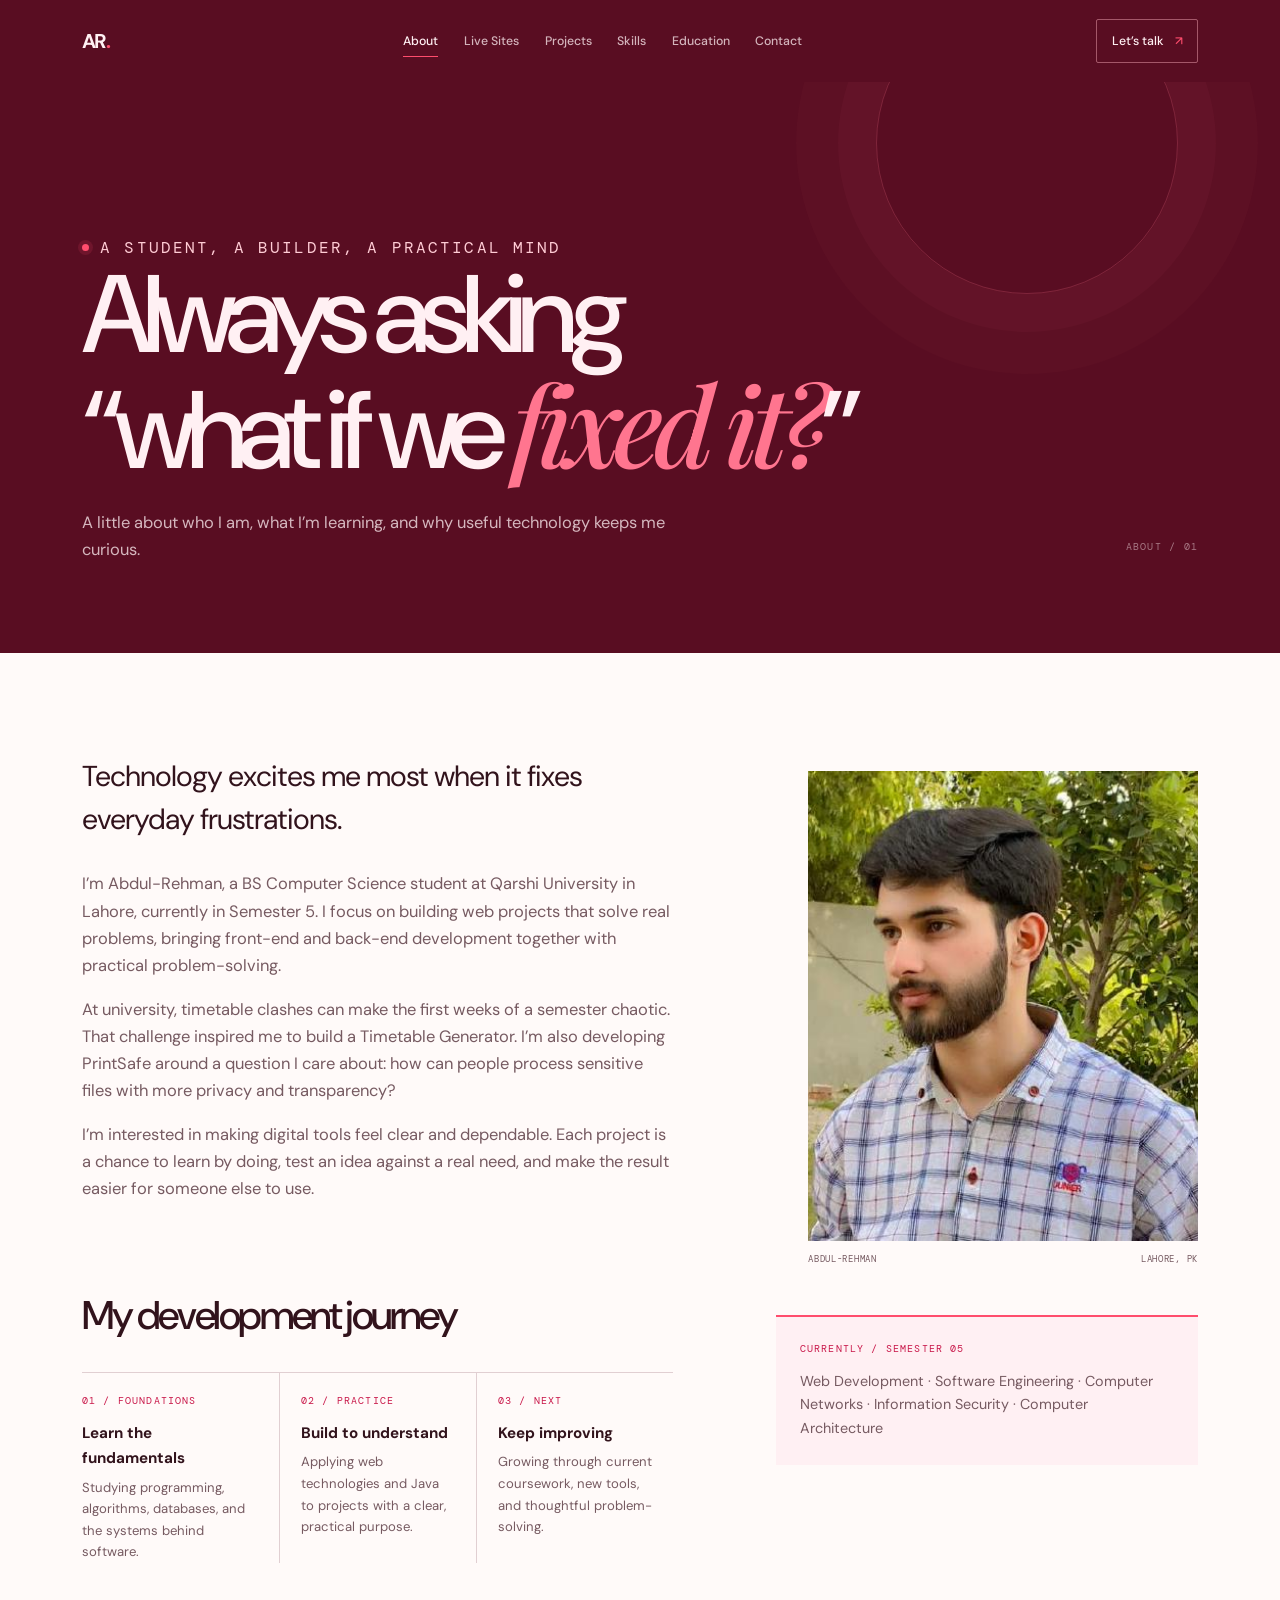
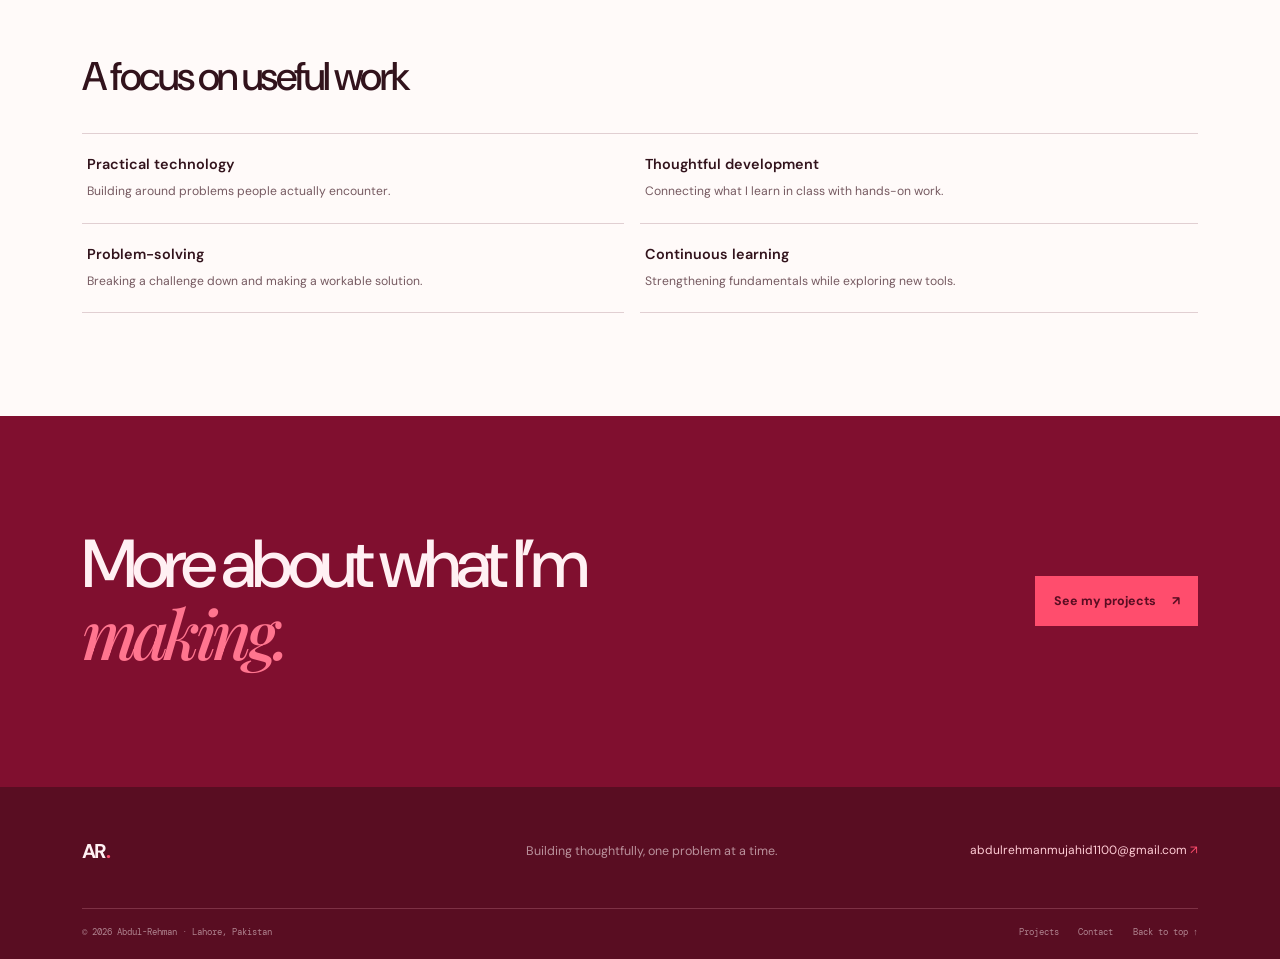
==== commit badfb52f: "version 1.1 of the cv website" ====
--- a/html/about.html
+++ b/html/about.html
@@ -13,6 +13,7 @@
   <meta property="og:description" content="My studies, practical interests, and the projects that are shaping my development journey.">
   <meta name="twitter:card" content="summary">
   <title>About Abdul-Rehman — Computer Science Student in Lahore</title>
+  <link rel="icon" type="image/svg+xml" href="../images/favicon.svg">
   <link rel="preconnect" href="https://fonts.googleapis.com">
   <link rel="preconnect" href="https://fonts.gstatic.com" crossorigin>
   <link href="https://fonts.googleapis.com/css2?family=DM+Mono:wght@400;500&family=DM+Sans:wght@400;500;600;700&family=Playfair+Display:ital,wght@1,500&display=swap" rel="stylesheet">
@@ -23,9 +24,9 @@
   <a class="skip-link" href="#main">Skip to content</a>
   <div class="scroll-progress" aria-hidden="true"><span></span></div>
   <header class="site-header site-header--dark"><div class="nav-wrap">
-    <a class="brand brand--light" href="../index.html" aria-label="Abdul-Rehman home"><span class="brand-mark">AR</span><span>Abdul-Rehman<span class="brand-dot">.</span></span></a>
+    <a class="brand brand--light" href="../index.html" aria-label="Abdul-Rehman, back to top"><span class="brand-wordmark">AR<span class="brand-dot">.</span></span></a>
     <button class="menu-toggle" type="button" aria-expanded="false" aria-controls="primary-nav" aria-label="Open navigation menu"><span></span><span></span></button>
-    <nav class="primary-nav" id="primary-nav" aria-label="Primary navigation"><a href="../index.html">Home</a><a href="about.html" aria-current="page">About</a><a href="projects.html">Projects</a><a href="skills.html">Skills</a><a href="education.html">Education</a><a href="contact.html">Contact</a></nav>
+    <nav class="primary-nav" id="primary-nav" aria-label="Primary navigation"><a href="about.html" aria-current="page">About</a><a href="../index.html#live-sites">Live Sites</a><a href="projects.html">Projects</a><a href="skills.html">Skills</a><a href="education.html">Education</a><a href="contact.html">Contact</a></nav>
     <a class="nav-cta" href="contact.html">Let’s talk <span aria-hidden="true">↗</span></a>
   </div></header>
   <main id="main">
@@ -65,6 +66,6 @@
     </section>
     <section class="contact-end section-pad"><div class="contact-end-inner"><h2>More about what I’m <em>making.</em></h2><a class="button button--coral" href="projects.html">See my projects <span aria-hidden="true">↗</span></a></div></section>
   </main>
-  <footer class="site-footer"><div class="footer-main"><a class="brand brand--light" href="../index.html"><span class="brand-mark">AR</span><span>Abdul-Rehman<span class="brand-dot">.</span></span></a><p>Building thoughtfully, one problem at a time.</p><a class="footer-email" href="mailto:abdulrehmanmujahid1100@gmail.com">abdulrehmanmujahid1100@gmail.com <span aria-hidden="true">↗</span></a></div><div class="footer-bottom"><span>© <span data-current-year>2026</span> Abdul-Rehman · Lahore, Pakistan</span><div><a href="projects.html">Projects</a><a href="contact.html">Contact</a><a href="#main">Back to top ↑</a></div></div></footer>
+  <footer class="site-footer"><div class="footer-main"><a class="brand brand--light" href="../index.html" aria-label="Abdul-Rehman, back to top"><span class="brand-wordmark">AR<span class="brand-dot">.</span></span></a><p>Building thoughtfully, one problem at a time.</p><a class="footer-email" href="mailto:abdulrehmanmujahid1100@gmail.com">abdulrehmanmujahid1100@gmail.com <span aria-hidden="true">↗</span></a></div><div class="footer-bottom"><span>© <span data-current-year>2026</span> Abdul-Rehman · Lahore, Pakistan</span><div><a href="projects.html">Projects</a><a href="contact.html">Contact</a><a href="#main">Back to top ↑</a></div></div></footer>
 </body>
 </html>
--- a/css/style.css
+++ b/css/style.css
@@ -37,8 +37,8 @@
 .site-header.is-scrolled { background: transparent; }
 .nav-wrap { position: relative; width: min(100% - 2 * var(--page-gutter), 1440px); min-height: 82px; margin: auto; display: flex; align-items: center; justify-content: space-between; gap: 1.5rem; transition: width .32s ease, min-height .32s ease, margin .32s ease, padding .32s ease, border-radius .32s ease, background-color .32s ease, border-color .32s ease, box-shadow .32s ease; }
 .site-header.is-scrolled .nav-wrap { width: min(100% - 2 * var(--page-gutter) - 1rem, 1200px); min-height: 62px; margin-top: .55rem; padding: 0 clamp(1rem, 3vw, 2rem); border: 1px solid rgba(255,179,193,.28); border-radius: 999px; background: rgba(89,13,34,.97); box-shadow: 0 10px 32px rgba(49, 8, 20, .2); }
-.brand { display: inline-flex; align-items: center; gap: .7rem; font-size: .96rem; font-weight: 700; letter-spacing: -.035em; white-space: nowrap; }
-.brand-mark { width: 34px; height: 34px; display: grid; place-items: center; border: 1px solid currentColor; border-radius: 50%; font-family: var(--mono); font-size: .67rem; letter-spacing: -.08em; }
+.brand { display: inline-flex; align-items: center; font-size: 1.25rem; font-weight: 700; letter-spacing: -.075em; white-space: nowrap; }
+.brand-wordmark { display: inline-flex; align-items: baseline; }
 .brand-dot { color: var(--coral); }
 .primary-nav { display: flex; align-items: center; gap: clamp(.85rem, 2vw, 2rem); }
 .primary-nav a, .nav-cta { position: relative; font-size: .77rem; font-weight: 500; transition: color .2s ease; }
@@ -102,6 +102,40 @@
 
 .section-pad { padding: clamp(4.5rem, 9vw, 8.3rem) var(--page-gutter); }
 .section-kicker { display: flex; justify-content: space-between; gap: 1rem; padding-bottom: 1rem; border-bottom: 1px solid var(--line); color: var(--muted); font-size: .59rem; }
+.live-sites-section { background: var(--pink-white); }
+.live-sites-heading { display: flex; align-items: end; justify-content: space-between; gap: 2rem; padding: 3.2rem 0 2.2rem; }
+.live-sites-heading .display-heading em { color: var(--rose-red); }
+.live-sites-heading p { max-width: 430px; margin: 1rem 0 0; color: var(--muted); font-size: .9rem; }
+.live-sites-index { padding-bottom: .6rem; color: var(--rose-red); font-family: var(--mono); font-size: .58rem; letter-spacing: .1em; white-space: nowrap; }
+.live-sites-grid { display: grid; grid-template-columns: repeat(3, minmax(0, 1fr)); gap: 1rem; }
+.live-site-card { min-width: 0; overflow: hidden; border: 1px solid rgba(89,13,34,.18); background: var(--paper); transition: transform .3s ease, border-color .25s ease, box-shadow .3s ease; }
+.live-site-card:hover { border-color: var(--coral); box-shadow: 0 16px 38px rgba(89,13,34,.1); transform: translateY(-5px); }
+.live-site-preview { position: relative; min-height: 210px; overflow: hidden; display: grid; place-items: center; }
+.live-site-preview--aero { color: var(--pink-white); background: #232a3b; }
+.live-site-preview--aero::before, .live-site-preview--aero::after { position: absolute; width: 230px; height: 230px; border: 1px solid rgba(255,179,193,.35); border-radius: 50%; content: ""; }
+.live-site-preview--aero::after { width: 170px; height: 170px; }
+.live-site-preview--cafe { color: var(--wine-dark); background: #e9c4a4; }
+.live-site-preview--launch { color: var(--pink-white); background: var(--burgundy); }
+.live-site-number, .live-preview-label { position: absolute; top: 1rem; font-family: var(--mono); font-size: .5rem; letter-spacing: .11em; }
+.live-site-number { left: 1rem; color: rgba(255,240,243,.74); }
+.live-preview-label { right: 1rem; padding: .35rem .5rem; border: 1px solid currentColor; }
+.live-preview-monogram { position: relative; z-index: 1; font-size: clamp(3rem, 7vw, 5rem); font-weight: 600; letter-spacing: -.1em; }
+.live-preview-monogram span { margin-left: .25rem; color: var(--coral); font-size: .55em; vertical-align: top; }
+.live-preview-rule { position: absolute; bottom: 20%; width: 36%; height: 1px; background: var(--coral-soft); }
+.cafe-cup { position: relative; width: 68px; height: 62px; margin-top: 1.3rem; border: 4px solid var(--burgundy); border-top: 0; border-radius: 0 0 22px 22px; transform: rotate(-7deg); }
+.cafe-cup::before { position: absolute; top: 0; left: -6px; width: 72px; height: 4px; background: var(--burgundy); content: ""; }
+.cafe-cup::after { position: absolute; top: 11px; right: -25px; width: 22px; height: 24px; border: 4px solid var(--burgundy); border-left: 0; border-radius: 0 14px 14px 0; content: ""; }
+.cafe-cup i { position: absolute; top: -19px; left: 18px; width: 13px; height: 18px; border-left: 2px solid rgba(128,15,47,.65); border-radius: 50%; transform: rotate(12deg); }
+.cafe-lines { position: absolute; bottom: 20%; width: 42%; height: 1px; background: rgba(89,13,34,.5); box-shadow: 0 7px rgba(89,13,34,.3); }
+.launch-symbol { position: relative; z-index: 1; font-size: clamp(3rem, 7vw, 5rem); font-weight: 600; letter-spacing: -.1em; }
+.launch-symbol span { display: inline-block; margin-left: .15rem; color: var(--coral); font-size: .45em; vertical-align: top; transition: transform .25s ease; }
+.live-site-card:hover .launch-symbol span { transform: translate(5px,-5px); }
+.launch-window { position: absolute; right: 12%; bottom: -34%; width: 75%; height: 62%; border: 1px solid rgba(255,179,193,.34); transform: rotate(-8deg); }
+.live-site-details { min-width: 0; display: flex; align-items: center; justify-content: space-between; gap: .6rem; padding: 1.1rem 1rem; }
+.live-site-details h3 { margin: 0; font-size: 1.15rem; font-weight: 600; letter-spacing: -.045em; }
+.live-site-details div > span { display: block; margin-top: .2rem; overflow-wrap: anywhere; color: var(--muted); font-family: var(--mono); font-size: .53rem; }
+.live-site-arrow { width: 34px; height: 34px; flex: 0 0 auto; display: grid; place-items: center; border: 1px solid var(--line); border-radius: 50%; color: var(--rose-red); transition: color .2s, background .2s, transform .2s; }
+.live-site-card:hover .live-site-arrow { color: var(--wine-dark); background: var(--coral); transform: rotate(45deg); }
 .intro-layout, .path-layout { display: grid; grid-template-columns: 1.15fr .85fr; align-items: end; gap: clamp(2rem, 9vw, 9rem); padding-top: clamp(2.8rem, 6vw, 5.5rem); }
 .display-heading { margin: 0; font-size: clamp(2.8rem, 6vw, 6rem); font-weight: 500; line-height: 1.04; letter-spacing: -.072em; }
 .display-heading em { color: var(--rose-red); }
@@ -276,6 +310,25 @@
 .copy-button:hover { border-color: var(--coral); background: var(--pink-white); }
 .copy-feedback { min-height: 1.2rem; margin: .4rem 0 0 130px; color: var(--burgundy); font-size: .76rem; }
 .contact-note { margin-top: 2rem; padding: 1.2rem; border-left: 2px solid var(--coral); color: var(--muted); background: var(--pink-white); font-size: .84rem; }
+.booking-panel { margin-top: clamp(4rem, 8vw, 7rem); padding: clamp(1.25rem, 4vw, 3rem); border: 1px solid var(--line); background: var(--pink-white); }
+.booking-intro { display: flex; align-items: end; justify-content: space-between; gap: 2rem; padding: 2.5rem 0 1.8rem; }
+.booking-intro .display-heading { font-size: clamp(2.6rem, 5vw, 4.7rem); }
+.booking-intro .display-heading em { color: var(--rose-red); }
+.booking-intro p { max-width: 580px; margin: 1rem 0 0; color: var(--muted); font-size: .87rem; }
+.booking-marker { margin-bottom: .6rem; padding: .65rem .8rem; border: 1px solid var(--pink-light); color: var(--rose-red); font-family: var(--mono); font-size: .55rem; line-height: 1.6; letter-spacing: .1em; text-align: center; transform: rotate(4deg); }
+.booking-fields { display: grid; grid-template-columns: repeat(2, minmax(0, 1fr)); gap: 1rem; }
+.booking-fields label { display: flex; flex-direction: column; gap: .45rem; color: var(--wine-dark); font-size: .76rem; font-weight: 600; }
+.booking-fields label span { color: var(--muted); font-weight: 400; }
+.booking-fields input, .booking-fields textarea { width: 100%; min-height: 46px; padding: .7rem .75rem; border: 1px solid rgba(89,13,34,.24); border-radius: 0; color: var(--ink); background: var(--paper); font: inherit; font-size: .84rem; }
+.booking-fields textarea { min-height: 110px; resize: vertical; }
+.booking-fields input:focus, .booking-fields textarea:focus { border-color: var(--rose-red); outline: 2px solid rgba(201,24,74,.15); }
+.booking-message { grid-column: 1 / -1; }
+.booking-actions { display: flex; align-items: center; flex-wrap: wrap; gap: 1rem; margin-top: 1.3rem; }
+.booking-actions .button { border: 0; cursor: pointer; font-family: inherit; }
+.booking-privacy { color: var(--muted); font-size: .7rem; }
+.booking-status { min-height: 1.3rem; margin: .8rem 0 0; color: var(--burgundy); font-size: .78rem; }
+.booking-email-link { display: inline-flex; }
+.booking-email-link[hidden] { display: none; }
 .contact-note strong { color: var(--ink); }
 .contact-end { color: var(--pink-white); background: var(--burgundy); }
 .contact-end-inner { display: flex; align-items: center; justify-content: space-between; gap: 2rem; }
@@ -339,6 +392,10 @@
   .intro-layout, .path-layout, .content-grid, .education-layout, .contact-layout { grid-template-columns: 1fr; gap: 2.2rem; }
   .intro-copy { max-width: 570px; }
   .featured-heading { align-items: start; flex-direction: column; }
+  .live-sites-heading { align-items: start; flex-direction: column; gap: .75rem; }
+  .live-sites-grid { grid-template-columns: 1fr; }
+  .live-site-preview { min-height: 190px; }
+  .live-preview-monogram, .launch-symbol { font-size: 4rem; }
   .featured-projects { grid-template-columns: 1fr; }
   .feature-project--timetable { margin-top: 0; }
   .printsafe-art, .timetable-art { min-height: 220px; }
@@ -350,6 +407,8 @@
   .skill-group { grid-template-columns: 1fr; gap: 1rem; }
   .subject-list { grid-template-columns: repeat(2, 1fr); }
   .contact-end-inner { align-items: flex-start; flex-direction: column; }
+  .booking-intro { align-items: flex-start; }
+  .booking-marker { flex: 0 0 auto; }
   .footer-main { grid-template-columns: 1fr; gap: .8rem; }
   .footer-main p { margin-top: .2rem; }
   .footer-bottom { align-items: flex-start; flex-direction: column; }
@@ -364,6 +423,9 @@
   .project-visual { min-height: 210px; }
   .contact-row { grid-template-columns: 1fr; gap: .35rem; }
   .copy-feedback { margin-left: 0; }
+  .booking-intro { flex-direction: column; gap: 1rem; }
+  .booking-fields { grid-template-columns: 1fr; }
+  .booking-message { grid-column: auto; }
   .subject-list { grid-template-columns: 1fr; }
   .footer-bottom div { flex-wrap: wrap; gap: .8rem; }
 }
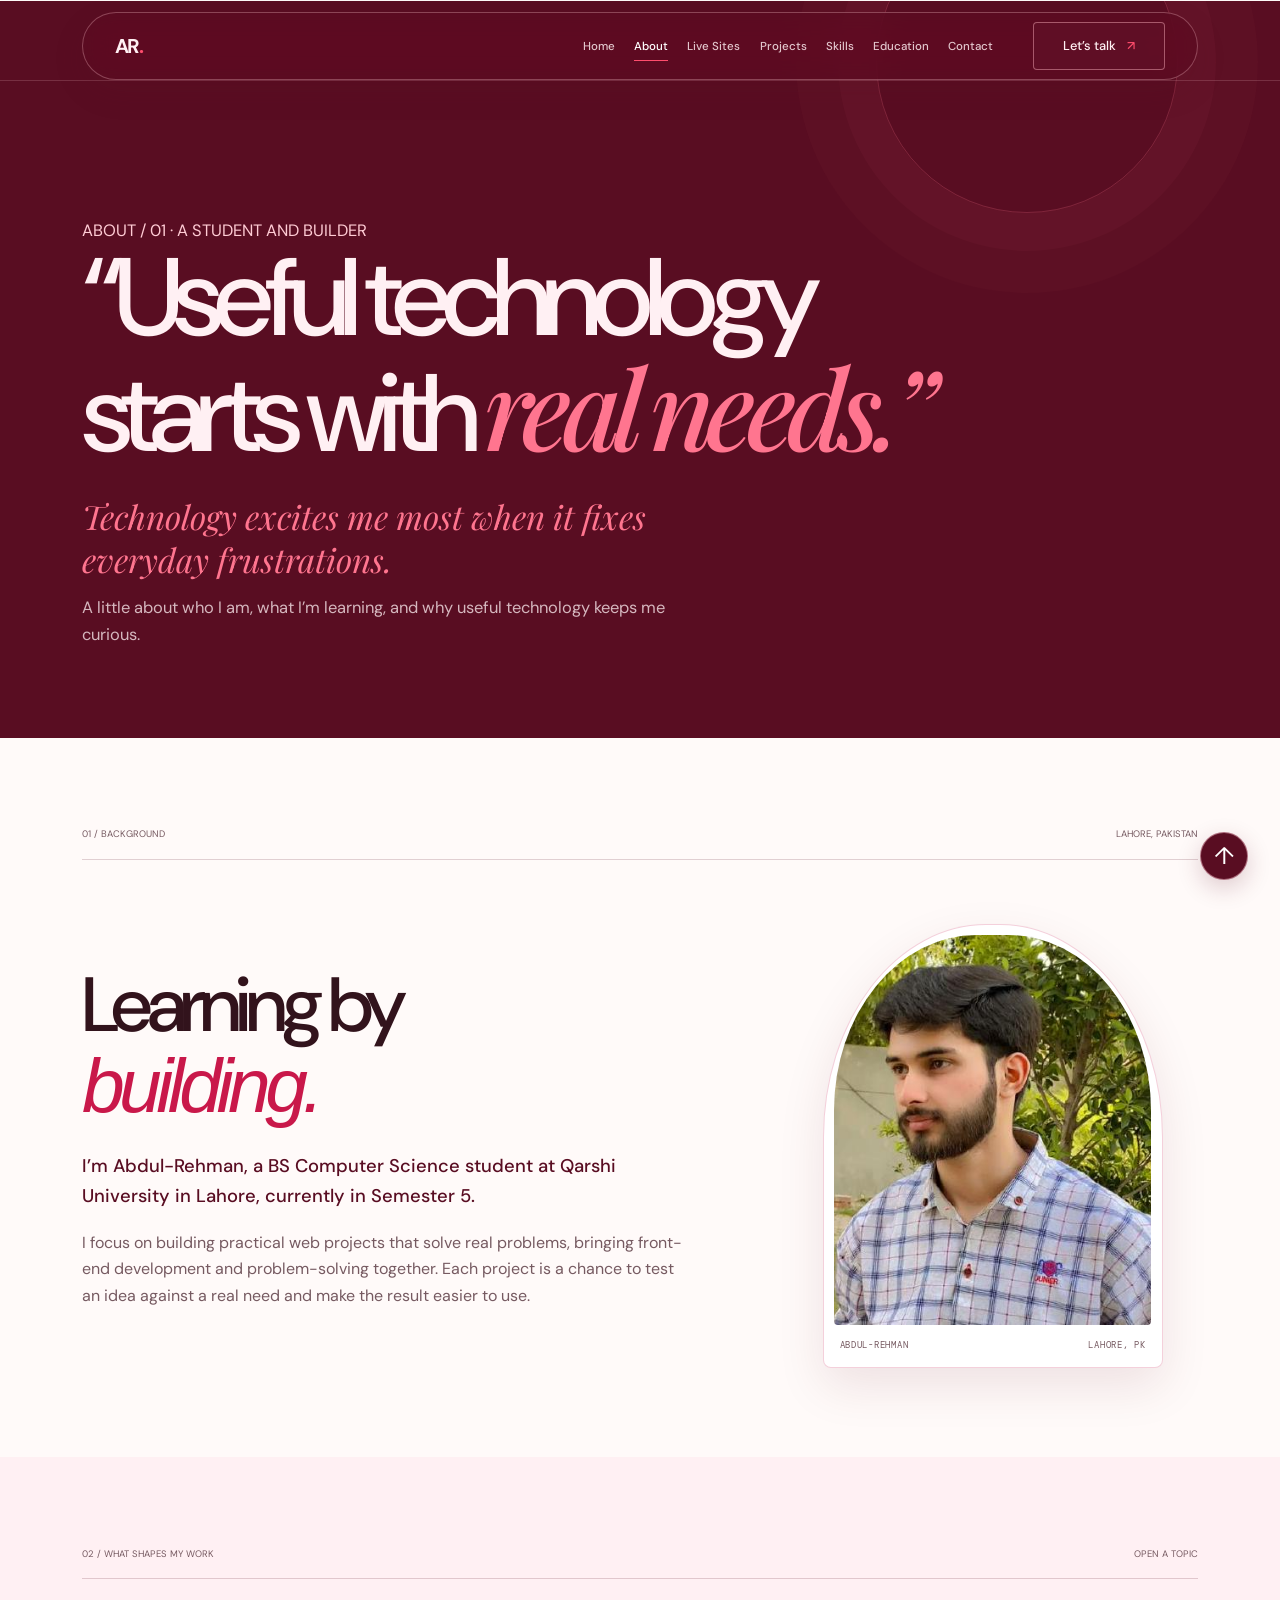
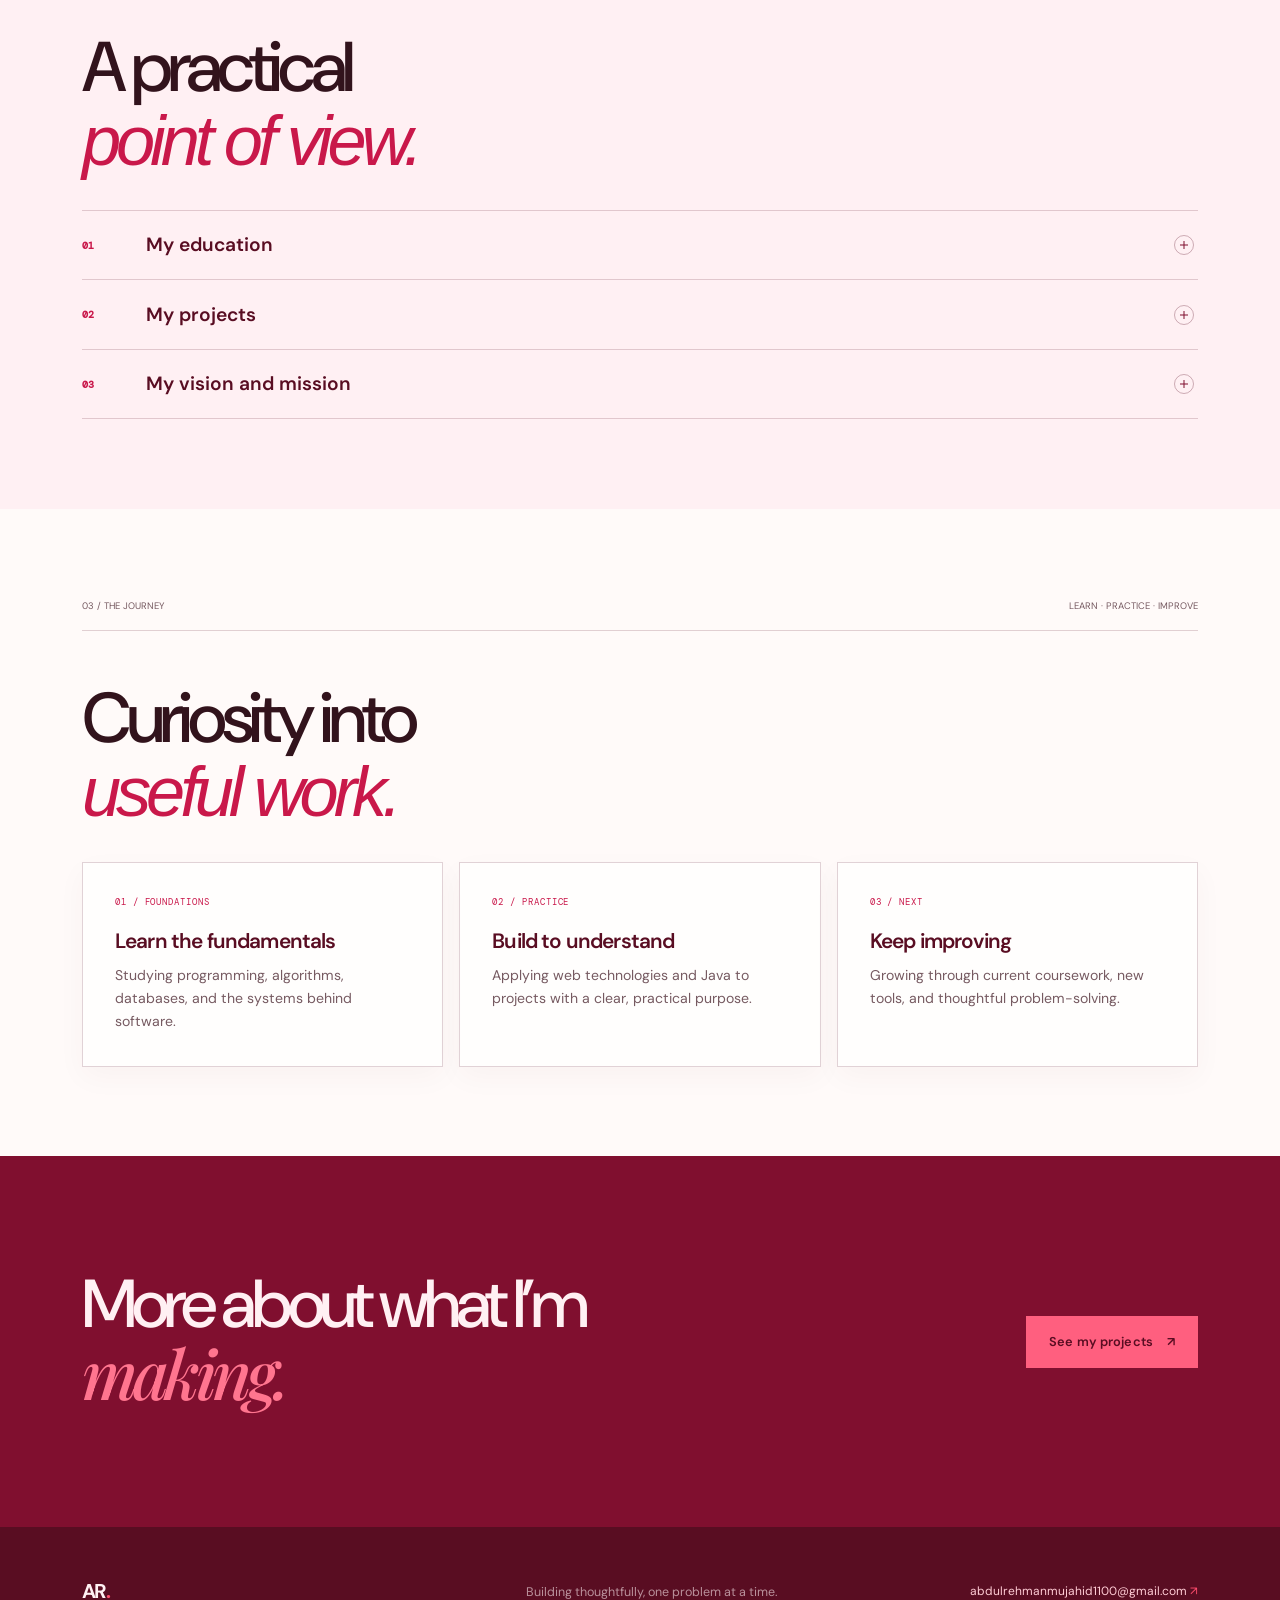
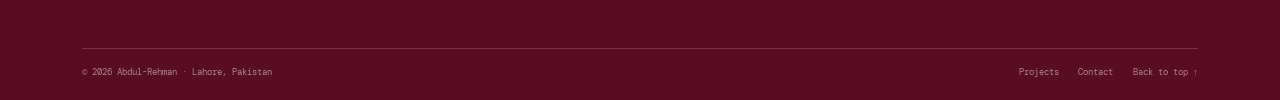
==== commit dc482bd1: "Version 1.2 of the CV webstie" ====
--- a/html/about.html
+++ b/html/about.html
@@ -4,15 +4,15 @@
   <meta charset="utf-8">
   <meta name="viewport" content="width=device-width, initial-scale=1">
   <meta name="theme-color" content="#590d22">
-  <meta name="description" content="Meet Abdul-Rehman, a Semester 5 BS Computer Science student at Qarshi University in Lahore, focused on practical technology and projects that solve real problems.">
+  <meta name="description" content="Get to know Abdul-Rehman, a BS Computer Science student at Qarshi University who builds practical projects around everyday problems.">
   <meta name="robots" content="index,follow,max-image-preview:large">
   <meta property="og:type" content="website">
   <meta property="og:locale" content="en_PK">
   <meta property="og:site_name" content="Abdul-Rehman — Developer Portfolio">
-  <meta property="og:title" content="About Abdul-Rehman — Computer Science Student in Lahore">
-  <meta property="og:description" content="My studies, practical interests, and the projects that are shaping my development journey.">
+  <meta property="og:title" content="About Abdul-Rehman — Computer Science Student">
+  <meta property="og:description" content="Background, studies, projects, and the practical mindset behind my work.">
   <meta name="twitter:card" content="summary">
-  <title>About Abdul-Rehman — Computer Science Student in Lahore</title>
+  <title>About Abdul-Rehman — Computer Science Student</title>
   <link rel="icon" type="image/svg+xml" href="../images/favicon.svg">
   <link rel="preconnect" href="https://fonts.googleapis.com">
   <link rel="preconnect" href="https://fonts.gstatic.com" crossorigin>
@@ -23,49 +23,53 @@
 <body>
   <a class="skip-link" href="#main">Skip to content</a>
   <div class="scroll-progress" aria-hidden="true"><span></span></div>
-  <header class="site-header site-header--dark"><div class="nav-wrap">
-    <a class="brand brand--light" href="../index.html" aria-label="Abdul-Rehman, back to top"><span class="brand-wordmark">AR<span class="brand-dot">.</span></span></a>
+  <header class="site-header site-header--dark site-header--inner"><div class="nav-wrap">
+    <a class="brand brand--light" href="../index.html" aria-label="Abdul-Rehman, back to home"><span class="brand-wordmark">AR<span class="brand-dot">.</span></span></a>
     <button class="menu-toggle" type="button" aria-expanded="false" aria-controls="primary-nav" aria-label="Open navigation menu"><span></span><span></span></button>
-    <nav class="primary-nav" id="primary-nav" aria-label="Primary navigation"><a href="about.html" aria-current="page">About</a><a href="../index.html#live-sites">Live Sites</a><a href="projects.html">Projects</a><a href="skills.html">Skills</a><a href="education.html">Education</a><a href="contact.html">Contact</a></nav>
+    <nav class="primary-nav" id="primary-nav" aria-label="Primary navigation">
+      <a href="../index.html">Home</a><a href="about.html" aria-current="page">About</a><a href="projects.html#live-sites">Live Sites</a><a href="projects.html">Projects</a><a href="skills.html">Skills</a><a href="education.html">Education</a><a href="contact.html">Contact</a>
+    </nav>
     <a class="nav-cta" href="contact.html">Let’s talk <span aria-hidden="true">↗</span></a>
   </div></header>
   <main id="main">
-    <section class="page-hero" aria-labelledby="page-title"><div class="page-hero-inner">
-      <p class="eyebrow"><span class="status-dot"></span> A STUDENT, A BUILDER, A PRACTICAL MIND</p>
-      <h1 id="page-title">Always asking<br>“what if we <em>fixed it?</em>”</h1>
-      <p>A little about who I am, what I’m learning, and why useful technology keeps me curious.</p>
-      <span class="page-index">ABOUT / 01</span>
+    <section class="page-hero page-hero--inner" aria-labelledby="page-title"><div class="page-hero-inner">
+      <p class="eyebrow"><span class="status-dot"></span> ABOUT / 01 · A STUDENT AND BUILDER</p>
+      <h1 id="page-title">“Useful technology<br>starts with <em>real needs.”</em></h1>
+      <p class="page-quote">Technology excites me most when it fixes everyday frustrations.</p>
+      <p class="page-subtitle">A little about who I am, what I’m learning, and why useful technology keeps me curious.</p>
     </div></section>
-    <section class="content-wrap" aria-label="About Abdul-Rehman">
-      <div class="content-grid">
-        <div class="prose" data-reveal>
-          <p class="lead">Technology excites me most when it fixes everyday frustrations.</p>
-          <p>I’m Abdul-Rehman, a BS Computer Science student at Qarshi University in Lahore, currently in Semester 5. I focus on building web projects that solve real problems, bringing front-end and back-end development together with practical problem-solving.</p>
-          <p>At university, timetable clashes can make the first weeks of a semester chaotic. That challenge inspired me to build a Timetable Generator. I’m also developing PrintSafe around a question I care about: how can people process sensitive files with more privacy and transparency?</p>
-          <p>I’m interested in making digital tools feel clear and dependable. Each project is a chance to learn by doing, test an idea against a real need, and make the result easier for someone else to use.</p>
-          <div class="journey">
-            <h2 class="subheading">My development journey</h2>
-            <div class="journey-steps">
-              <article class="journey-step"><span class="mono-label">01 / FOUNDATIONS</span><b>Learn the fundamentals</b><p>Studying programming, algorithms, databases, and the systems behind software.</p></article>
-              <article class="journey-step"><span class="mono-label">02 / PRACTICE</span><b>Build to understand</b><p>Applying web technologies and Java to projects with a clear, practical purpose.</p></article>
-              <article class="journey-step"><span class="mono-label">03 / NEXT</span><b>Keep improving</b><p>Growing through current coursework, new tools, and thoughtful problem-solving.</p></article>
-            </div>
-          </div>
+    <section class="content-wrap inner-section" aria-labelledby="about-background">
+      <div class="section-kicker"><span>01 / BACKGROUND</span><span>LAHORE, PAKISTAN</span></div>
+      <div class="inner-two-column">
+        <div class="inner-copy">
+          <h2 class="display-heading" id="about-background">Learning by<br><em>building.</em></h2>
+          <p class="lead">I’m Abdul-Rehman, a BS Computer Science student at Qarshi University in Lahore, currently in Semester 5.</p>
+          <p>I focus on building practical web projects that solve real problems, bringing front-end development and problem-solving together. Each project is a chance to test an idea against a real need and make the result easier to use.</p>
         </div>
-        <aside data-reveal data-reveal-delay="100">
-          <figure class="about-portrait"><img src="../images/me.webp" alt="Abdul-Rehman, BS Computer Science student" width="520" height="650" loading="lazy"><figcaption><span>ABDUL-REHMAN</span><span>LAHORE, PK</span></figcaption></figure>
-          <div class="aside-note"><div class="mono-label">CURRENTLY / SEMESTER 05</div><p>Web Development · Software Engineering · Computer Networks · Information Security · Computer Architecture</p></div>
-        </aside>
+        <figure class="about-portrait inner-portrait"><img src="../images/me.webp" alt="Portrait of Abdul-Rehman" width="520" height="650" loading="lazy"><figcaption><span>ABDUL-REHMAN</span><span>LAHORE, PK</span></figcaption></figure>
       </div>
-      <div class="journey" data-reveal><h2 class="subheading">A focus on useful work</h2><div class="study-strip">
-        <div class="study-item"><b>Practical technology</b><span>Building around problems people actually encounter.</span></div>
-        <div class="study-item"><b>Thoughtful development</b><span>Connecting what I learn in class with hands-on work.</span></div>
-        <div class="study-item"><b>Problem-solving</b><span>Breaking a challenge down and making a workable solution.</span></div>
-        <div class="study-item"><b>Continuous learning</b><span>Strengthening fundamentals while exploring new tools.</span></div>
-      </div></div>
+    </section>
+    <section class="content-wrap inner-section inner-section--tint" aria-labelledby="about-details">
+      <div class="section-kicker"><span>02 / WHAT SHAPES MY WORK</span><span>OPEN A TOPIC</span></div>
+      <h2 class="display-heading inner-section-heading" id="about-details">A practical<br><em>point of view.</em></h2>
+      <div class="accordion-list">
+        <details class="content-accordion"><summary><span class="accordion-index">01</span><span>My education</span><span class="accordion-icon" aria-hidden="true"></span></summary><div class="accordion-content"><p>I’m in Semester 5 of my BS Computer Science degree at Qarshi University in Lahore. My previous education includes Higher Secondary Education at Unique Group of Educations and Secondary Education at Central Model High School, Lahore.</p><a class="arrow-link" href="education.html">Explore my education <span aria-hidden="true">↗</span></a></div></details>
+        <details class="content-accordion"><summary><span class="accordion-index">02</span><span>My projects</span><span class="accordion-icon" aria-hidden="true"></span></summary><div class="accordion-content"><p>I’m working on PrintSafe, a privacy-focused file-handling concept, and a timetable generator to help organize university schedules and avoid clashes. I’ve also built a Java Swing course management system and a Tic-Tac-Toe bot with boards up to 5×5.</p><a class="arrow-link" href="projects.html">Explore my projects <span aria-hidden="true">↗</span></a></div></details>
+        <details class="content-accordion"><summary><span class="accordion-index">03</span><span>My vision and mission</span><span class="accordion-icon" aria-hidden="true"></span></summary><div class="accordion-content"><p>My vision is to help make technology useful and approachable: thoughtful software that solves real problems, respects people’s privacy, and makes everyday tasks a little easier.</p><p>My mission is to keep learning, listen for the needs behind a problem, and build practical solutions with care.</p></div></details>
+      </div>
+    </section>
+    <section class="content-wrap inner-section" aria-labelledby="about-journey">
+      <div class="section-kicker"><span>03 / THE JOURNEY</span><span>LEARN · PRACTICE · IMPROVE</span></div>
+      <h2 class="display-heading inner-section-heading" id="about-journey">Curiosity into<br><em>useful work.</em></h2>
+      <div class="info-card-grid">
+        <article class="info-card"><span class="card-number">01 / FOUNDATIONS</span><h3>Learn the fundamentals</h3><p>Studying programming, algorithms, databases, and the systems behind software.</p></article>
+        <article class="info-card"><span class="card-number">02 / PRACTICE</span><h3>Build to understand</h3><p>Applying web technologies and Java to projects with a clear, practical purpose.</p></article>
+        <article class="info-card"><span class="card-number">03 / NEXT</span><h3>Keep improving</h3><p>Growing through current coursework, new tools, and thoughtful problem-solving.</p></article>
+      </div>
     </section>
     <section class="contact-end section-pad"><div class="contact-end-inner"><h2>More about what I’m <em>making.</em></h2><a class="button button--coral" href="projects.html">See my projects <span aria-hidden="true">↗</span></a></div></section>
   </main>
-  <footer class="site-footer"><div class="footer-main"><a class="brand brand--light" href="../index.html" aria-label="Abdul-Rehman, back to top"><span class="brand-wordmark">AR<span class="brand-dot">.</span></span></a><p>Building thoughtfully, one problem at a time.</p><a class="footer-email" href="mailto:abdulrehmanmujahid1100@gmail.com">abdulrehmanmujahid1100@gmail.com <span aria-hidden="true">↗</span></a></div><div class="footer-bottom"><span>© <span data-current-year>2026</span> Abdul-Rehman · Lahore, Pakistan</span><div><a href="projects.html">Projects</a><a href="contact.html">Contact</a><a href="#main">Back to top ↑</a></div></div></footer>
+  <footer class="site-footer"><div class="footer-main"><a class="brand brand--light" href="../index.html" aria-label="Abdul-Rehman, back to home"><span class="brand-wordmark">AR<span class="brand-dot">.</span></span></a><p>Building thoughtfully, one problem at a time.</p><a class="footer-email" href="mailto:abdulrehmanmujahid1100@gmail.com">abdulrehmanmujahid1100@gmail.com <span aria-hidden="true">↗</span></a></div><div class="footer-bottom"><span>© <span data-current-year>2026</span> Abdul-Rehman · Lahore, Pakistan</span><div><a href="projects.html">Projects</a><a href="contact.html">Contact</a><a href="#main">Back to top ↑</a></div></div></footer>
+  <button class="back-to-top" type="button" aria-label="Back to top">↑</button>
 </body>
 </html>
--- a/css/style.css
+++ b/css/style.css
@@ -52,53 +52,349 @@
 .nav-cta:hover span { transform: translate(2px,-2px); }
 .menu-toggle { display: none; }
 
-.hero { position: relative; min-height: min(760px, calc(100svh - 82px)); overflow: hidden; color: var(--pink-white); background: var(--wine-dark); }
-.hero::before { position: absolute; inset: 0; content: ""; opacity: .14; background-image: linear-gradient(rgba(255,179,193,.18) 1px, transparent 1px), linear-gradient(90deg, rgba(255,179,193,.18) 1px, transparent 1px); background-size: 56px 56px; mask-image: linear-gradient(90deg, black, transparent 86%); }
-.hero-grid { position: relative; z-index: 1; width: min(100% - 2 * var(--page-gutter), 1440px); min-height: inherit; margin: auto; padding: clamp(4.5rem, 10vh, 7rem) 0 5.2rem; display: grid; grid-template-columns: minmax(0, 1.12fr) minmax(300px, .88fr); align-items: center; gap: clamp(2.5rem, 8vw, 8rem); }
-.hero-copy { position: relative; z-index: 2; max-width: 760px; }
-.eyebrow, .section-kicker, .project-meta, .portrait-topline, .float-label, .hero-bottom, .table-label, .table-note, .art-caption { font-family: var(--mono); font-size: .64rem; letter-spacing: .13em; }
-.eyebrow { display: flex; align-items: center; gap: .7rem; margin: 0 0 1.55rem; }
-.eyebrow--light { color: var(--pink-light); }
-.status-dot, .project-status i { width: 7px; height: 7px; border-radius: 50%; background: var(--coral); box-shadow: 0 0 0 4px rgba(255,77,109,.13); }
-h1, h2, h3, p { margin-top: 0; }
-.hero h1 { margin: 0; font-size: clamp(3.35rem, 7.3vw, 7.2rem); font-weight: 500; line-height: .99; letter-spacing: -.075em; }
-.hero h1 em, .display-heading em { color: var(--coral-soft); font-family: var(--serif); font-weight: 500; letter-spacing: -.055em; }
-.hero-intro { max-width: 460px; margin: 1.65rem 0 0; color: rgba(255,240,243,.73); font-size: clamp(.98rem, 1.35vw, 1.1rem); line-height: 1.75; }
-.hero-actions { display: flex; align-items: center; flex-wrap: wrap; gap: 1.55rem; margin-top: 2rem; }
-.button { min-height: 50px; display: inline-flex; align-items: center; justify-content: center; gap: 1rem; padding: .8rem 1.15rem; font-size: .78rem; font-weight: 700; transition: transform .2s ease, box-shadow .2s ease, background .2s ease; }
-.button:hover { transform: translateY(-3px); box-shadow: 0 10px 24px rgba(0,0,0,.18); }
-.button span { transition: transform .2s ease; }
-.button:hover span { transform: translate(3px,-3px); }
-.button--coral { color: var(--wine-dark); background: var(--coral); }
-.button--coral:hover { background: var(--coral-soft); }
-.button--outline { border: 1px solid rgba(255,179,193,.55); color: var(--pink-white); }
-.button--outline:hover { border-color: var(--coral); }
-.text-link, .arrow-link { display: inline-flex; align-items: center; gap: .65rem; font-size: .8rem; font-weight: 600; }
-.text-link span, .arrow-link span { display: inline-block; color: var(--coral); transition: transform .2s ease; }
-.text-link:hover span, .arrow-link:hover span { transform: translate(4px,-2px); }
-.text-link--light { color: var(--pink-white); }
-.hero-note { display: flex; align-items: center; gap: .75rem; margin-top: 3.2rem; color: rgba(255,240,243,.62); font-family: var(--mono); font-size: .62rem; letter-spacing: .045em; }
-.hero-note b { padding: 0 .3rem; color: var(--coral); }
-.note-rule { width: 32px; height: 1px; background: var(--coral); }
-.hero-visual { position: relative; width: min(100%, 410px); justify-self: center; padding: 1.45rem 1.4rem 1.55rem; }
-.portrait-frame { position: relative; padding: .7rem; border: 1px solid rgba(255,179,193,.65); background: rgba(128,15,47,.5); transform: rotate(2deg); transition: transform .45s cubic-bezier(.2,.8,.2,1); }
-.hero-visual:hover .portrait-frame { transform: rotate(0) translateY(-5px); }
-.portrait-frame::after { position: absolute; z-index: -1; inset: 15px -15px -15px 15px; border: 1px solid var(--coral); content: ""; }
-.portrait-topline { display: flex; justify-content: space-between; padding: .45rem .15rem .65rem; color: var(--pink-light); font-size: .52rem; letter-spacing: .09em; }
-.portrait-frame img { width: 100%; height: clamp(300px, 42vw, 490px); object-fit: cover; object-position: center 35%; background: var(--burgundy); }
-.portrait-index { position: absolute; right: .75rem; bottom: .65rem; color: rgba(255,240,243,.72); font-family: var(--mono); font-size: .65rem; }
-.float-label { position: absolute; z-index: 2; padding: .6rem .75rem; color: var(--wine-dark); background: var(--pink-light); font-size: .55rem; letter-spacing: .12em; }
-.float-label--top { top: 10%; right: -7%; transform: rotate(4deg); }
-.float-label--top span { padding-left: .5rem; color: var(--rose-red); }
-.float-label--side { bottom: 11%; left: -10%; color: var(--pink-white); background: var(--rose-red); transform: rotate(-5deg); }
-.hero-stamp { position: absolute; right: -3%; bottom: -7%; width: 89px; height: 89px; display: flex; flex-direction: column; align-items: center; justify-content: center; border: 1px solid var(--coral); border-radius: 50%; color: var(--pink-white); background: var(--wine-dark); font-family: var(--mono); font-size: .5rem; letter-spacing: .12em; line-height: 1.5; transform: rotate(11deg); }
-.hero-stamp b { color: var(--coral); font-size: 1rem; }
-.hero-orbit { position: absolute; border: 1px solid rgba(255,117,143,.2); border-radius: 50%; pointer-events: none; }
-.hero-orbit--one { width: 520px; height: 520px; top: -300px; right: -170px; }
-.hero-orbit--two { width: 350px; height: 350px; bottom: -240px; left: 35%; }
-.hero-bottom { position: absolute; right: var(--page-gutter); bottom: 1.35rem; left: var(--page-gutter); display: flex; align-items: center; gap: 1rem; color: rgba(255,240,243,.5); font-size: .55rem; }
-.hero-bottom-line { width: min(110px, 16vw); height: 1px; background: rgba(255,179,193,.42); }
-.hero-bottom span:last-child { margin-left: auto; }
+.site-header {
+  border-bottom: 1px solid rgba(255, 204, 213, 0.18);
+}
+
+.site-header--home {
+  position: sticky;
+  top: 16px;
+  height: 64px;
+  margin-top: 16px;
+  border-bottom: 0;
+  background: transparent;
+}
+
+.site-header--home .nav-wrap,
+.site-header--home.is-scrolled .nav-wrap {
+  width: min(100% - 2 * var(--page-gutter), 1440px);
+  min-height: 64px;
+  margin: 0 auto;
+  padding: 0 clamp(1.25rem, 3vw, 2.5rem);
+  border: 1px solid rgba(255, 179, 193, 0.28);
+  border-radius: 999px;
+  background: var(--wine-dark);
+  box-shadow: none;
+  transition: none;
+}
+
+.primary-nav {
+  margin-left: auto;
+  margin-right: 1.2rem;
+}
+
+.nav-cta {
+  min-width: 132px;
+  padding: 0.8rem 1.1rem;
+  border: 1px solid rgba(255, 179, 193, 0.45);
+  border-radius: 4px;
+  color: var(--pink-white);
+  background: rgba(255, 255, 255, 0.02);
+  font-size: 0.8rem;
+  text-align: center;
+}
+
+.hero-home {
+  position: relative;
+  min-height: calc(100vh - 82px);
+  overflow: hidden;
+  color: var(--pink-white);
+  background: var(--wine-dark);
+}
+
+.hero-home::before {
+  position: absolute;
+  inset: 0;
+  content: "";
+  opacity: 0.22;
+  background-image: linear-gradient(rgba(255, 179, 193, 0.15) 1px, transparent 1px), linear-gradient(90deg, rgba(255, 179, 193, 0.15) 1px, transparent 1px);
+  background-size: 56px 56px;
+  mask-image: linear-gradient(90deg, black, transparent 86%);
+}
+
+.hero-home .hero-grid {
+  position: relative;
+  z-index: 1;
+  width: min(100% - 2 * var(--page-gutter), 1440px);
+  min-height: inherit;
+  margin: auto;
+  padding: clamp(4rem, 8vh, 6rem) 0 4rem;
+  display: grid;
+  grid-template-columns: minmax(0, 1.15fr) minmax(320px, 0.85fr);
+  align-items: center;
+  gap: clamp(2rem, 6vw, 6rem);
+}
+
+.hero-home .hero-copy {
+  position: relative;
+  z-index: 2;
+  max-width: 680px;
+  padding-left: clamp(0rem, 0.2vw, 0.25rem);
+}
+
+.hero-home h1 {
+  margin: 0;
+  font-size: clamp(4.2rem, 7vw, 9rem);
+  font-weight: 500;
+  line-height: 0.84;
+  letter-spacing: -0.085em;
+  white-space: nowrap;
+}
+
+.hero-greeting {
+  display: block;
+  color: var(--pink-white);
+  font-family: var(--sans);
+  font-size: 0.92em;
+  font-weight: 500;
+  letter-spacing: -0.065em;
+}
+
+.hero-name {
+  display: block;
+  color: #f4c6d5;
+  font-family: var(--serif);
+  font-size: 1.02em;
+  font-style: italic;
+  font-weight: 500;
+  letter-spacing: -0.065em;
+  line-height: 0.92;
+}
+
+.hero-quote {
+  margin: 2.1rem 0 0;
+  max-width: 640px;
+  color: rgba(255, 240, 243, 0.85);
+  font-family: var(--serif);
+  font-size: clamp(2rem, 2.5vw, 3.25rem);
+  font-style: italic;
+  line-height: 1.08;
+  letter-spacing: -0.04em;
+}
+
+.hero-meta {
+  display: flex;
+  flex-wrap: wrap;
+  align-items: center;
+  gap: 0.7rem;
+  margin-top: 1.8rem;
+  color: rgba(255, 240, 243, 0.8);
+  font-family: var(--mono);
+  font-size: 0.65rem;
+  letter-spacing: 0.08em;
+  text-transform: none;
+}
+
+.hero-meta span:nth-child(2n) {
+  color: var(--coral);
+}
+
+.hero-intro {
+  max-width: 480px;
+  margin: 1.7rem 0 0;
+  padding-left: 1.25rem;
+  border-left: 1px solid rgba(255, 179, 193, 0.6);
+  color: rgba(255, 240, 243, 0.7);
+  font-size: 1.02rem;
+  line-height: 1.7;
+}
+
+.hero-actions {
+  display: flex;
+  align-items: center;
+  flex-wrap: wrap;
+  gap: 1.1rem;
+  margin-top: 2.2rem;
+}
+
+.button {
+  min-height: 52px;
+  display: inline-flex;
+  align-items: center;
+  justify-content: center;
+  gap: 0.9rem;
+  padding: 0.8rem 1.35rem;
+  border: 1px solid rgba(255, 179, 193, 0.5);
+  font-size: 0.8rem;
+  font-weight: 600;
+  letter-spacing: 0.01em;
+  transition: transform 0.2s ease, box-shadow 0.2s ease, background 0.2s ease, border-color 0.2s ease;
+}
+
+.button:hover {
+  transform: translateY(-2px);
+}
+
+.button--coral {
+  border-color: transparent;
+  color: var(--wine-dark);
+  background: #ff5f7f;
+}
+
+.button--coral:hover {
+  background: #ff7d9a;
+}
+
+.button--ghost {
+  color: var(--pink-white);
+  background: transparent;
+}
+
+.button--ghost:hover {
+  border-color: rgba(255, 179, 193, 0.9);
+}
+
+.button span {
+  color: inherit;
+  transition: transform 0.2s ease;
+}
+
+.button:hover span {
+  transform: translate(3px, -2px);
+}
+
+.hero-home .hero-visual {
+  position: relative;
+  width: min(100%, 530px);
+  min-height: 560px;
+  margin-left: auto;
+  display: flex;
+  align-items: center;
+  justify-content: center;
+}
+
+.hero-home .hero-visual::before,
+.hero-home .hero-visual::after {
+  position: absolute;
+  content: "+";
+  color: rgba(255, 204, 213, 0.5);
+  font-size: 1.3rem;
+  line-height: 1;
+}
+
+.hero-home .hero-visual::before {
+  top: 16%;
+  left: 18%;
+}
+
+.hero-home .hero-visual::after {
+  right: 18%;
+  bottom: 18%;
+}
+
+.hero-orbit {
+  position: absolute;
+  border: 1px solid rgba(255, 117, 143, 0.24);
+  border-radius: 50%;
+  pointer-events: none;
+}
+
+.hero-orbit--one {
+  width: 500px;
+  height: 500px;
+  top: 12px;
+  right: 10px;
+}
+
+.hero-orbit--two {
+  width: 350px;
+  height: 350px;
+  top: 130px;
+  left: 90px;
+}
+
+.portrait-frame {
+  position: relative;
+  z-index: 2;
+  width: min(100%, 345px);
+  height: min(100%, 345px);
+  overflow: hidden;
+  border: 2px solid rgba(255, 179, 193, 0.7);
+  border-radius: 50%;
+  background: rgba(128, 15, 47, 0.45);
+  box-shadow: 0 0 0 7px rgba(255, 179, 193, 0.08);
+}
+
+.portrait-frame img {
+  width: 100%;
+  height: 100%;
+  object-fit: cover;
+  object-position: center 20%;
+}
+
+.scroll-up {
+  position: absolute;
+  right: clamp(1.25rem, 3vw, 3rem);
+  bottom: 1.2rem;
+  width: 52px;
+  height: 52px;
+  border: 1px solid rgba(255, 179, 193, 0.65);
+  border-radius: 50%;
+  color: var(--wine-dark);
+  background: rgba(255, 240, 243, 0.95);
+  font-size: 1.8rem;
+  line-height: 1;
+  cursor: pointer;
+}
+
+@media (max-width: 980px) {
+  .primary-nav {
+    display: none;
+  }
+
+  .hero-home .hero-grid {
+    grid-template-columns: 1fr;
+    padding-top: 3.5rem;
+  }
+
+  .hero-home .hero-copy {
+    max-width: 100%;
+  }
+
+  .hero-home h1 {
+    white-space: normal;
+  }
+
+  .hero-home .hero-visual {
+    margin: 0 auto;
+    min-height: 420px;
+  }
+}
+
+@media (max-width: 640px) {
+  .nav-wrap {
+    padding: 0 1rem;
+  }
+
+  .nav-cta {
+    min-width: unset;
+    padding: 0.7rem 0.85rem;
+    font-size: 0.7rem;
+  }
+
+  .hero-home {
+    min-height: auto;
+  }
+
+  .hero-quote {
+    font-size: 1.7rem;
+  }
+
+  .hero-meta {
+    gap: 0.4rem;
+    font-size: 0.58rem;
+  }
+
+  .hero-home .hero-grid {
+    width: min(100% - 1.4rem, 720px);
+  }
+
+  .scroll-up {
+    width: 46px;
+    height: 46px;
+    font-size: 1.5rem;
+  }
+}
 
 .section-pad { padding: clamp(4.5rem, 9vw, 8.3rem) var(--page-gutter); }
 .section-kicker { display: flex; justify-content: space-between; gap: 1rem; padding-bottom: 1rem; border-bottom: 1px solid var(--line); color: var(--muted); font-size: .59rem; }
@@ -369,7 +665,7 @@
   :root { --page-gutter: 1.35rem; }
   .site-header { height: 70px; }
   .nav-wrap { min-height: 70px; }
-  .site-header.is-scrolled .nav-wrap { width: calc(100% - 2 * var(--page-gutter) - .5rem); min-height: 58px; margin-top: .35rem; padding: 0 .85rem; border-radius: 2rem; }
+  .site-header.is-scrolled:not(.site-header--home) .nav-wrap { width: calc(100% - 2 * var(--page-gutter) - .5rem); min-height: 58px; margin-top: .35rem; padding: 0 .85rem; border-radius: 2rem; }
   .menu-toggle { width: 42px; height: 42px; display: flex; flex-direction: column; align-items: center; justify-content: center; gap: 6px; margin-left: auto; border: 1px solid rgba(255,179,193,.38); color: white; background: transparent; cursor: pointer; }
   .menu-toggle span { width: 17px; height: 1px; background: currentColor; transition: transform .2s; }
   .menu-toggle[aria-expanded="true"] span:first-child { transform: translateY(3.5px) rotate(45deg); }
@@ -413,6 +709,1088 @@
   .footer-main p { margin-top: .2rem; }
   .footer-bottom { align-items: flex-start; flex-direction: column; }
 }
+
+.site-header--home {
+  position: relative;
+  top: auto;
+  height: auto;
+  margin: 0;
+  padding: 1.1rem 0 0;
+  border: 0;
+  background: var(--paper);
+}
+
+.site-header--home .nav-wrap,
+.site-header--home.is-scrolled .nav-wrap {
+  width: min(100% - 2 * var(--page-gutter), 1440px);
+  min-height: 72px;
+  margin: 0 auto;
+  padding: 0;
+  border: 0;
+  border-radius: 0;
+  background: transparent;
+  box-shadow: none;
+  transition: none;
+}
+
+.site-header--home .brand {
+  color: var(--wine-dark);
+}
+
+.site-header--home .primary-nav {
+  display: flex;
+  margin: 0 1.4rem 0 auto;
+}
+
+.site-header--home .primary-nav a {
+  color: var(--muted);
+}
+
+.site-header--home .primary-nav a:hover,
+.site-header--home .primary-nav a[aria-current="page"] {
+  color: var(--wine-dark);
+}
+
+.site-header--home .nav-cta {
+  min-width: 132px;
+  padding: 0.75rem 1rem;
+  border: 1px solid rgba(89, 13, 34, 0.36);
+  border-radius: 3px;
+  color: var(--wine-dark);
+  background: transparent;
+}
+
+.site-header--home .nav-cta:hover {
+  border-color: var(--wine-dark);
+  background: rgba(89, 13, 34, 0.05);
+}
+
+.site-header--home .menu-toggle {
+  display: none;
+}
+
+.hero-home {
+  min-height: calc(100svh - 90px);
+  color: var(--ink);
+  background:
+    radial-gradient(ellipse at 82% 50%, rgba(255, 204, 213, 0.35), transparent 32%),
+    var(--paper);
+}
+
+.hero-home::before {
+  display: none;
+}
+
+.hero-home .hero-grid {
+  width: min(100% - 2 * var(--page-gutter), 1440px);
+  min-height: inherit;
+  padding: clamp(2.5rem, 6vh, 5rem) 0 clamp(4rem, 8vh, 6rem);
+  grid-template-columns: minmax(0, 1.12fr) minmax(320px, 0.88fr);
+  gap: clamp(2.5rem, 7vw, 7rem);
+}
+
+.hero-home .hero-copy {
+  max-width: 760px;
+}
+
+.hero-home h1 {
+  font-size: clamp(4rem, 7.2vw, 7.5rem);
+  line-height: 0.9;
+  letter-spacing: -0.075em;
+}
+
+.hero-greeting {
+  color: var(--wine-dark);
+  font-size: 0.88em;
+}
+
+.hero-name {
+  margin-top: 0.12em;
+  color: var(--rose-red);
+  font-size: 0.98em;
+}
+
+.hero-quote {
+  max-width: 650px;
+  margin-top: clamp(1.7rem, 3vw, 2.7rem);
+  color: var(--burgundy);
+  font-size: clamp(1.8rem, 2.7vw, 2.8rem);
+}
+
+.hero-meta {
+  margin-top: 1.6rem;
+  color: var(--muted);
+}
+
+.hero-intro {
+  max-width: 490px;
+  border-left-color: var(--rose-red);
+  color: var(--muted);
+}
+
+.hero-home .button--coral {
+  color: white;
+  background: var(--rose-red);
+}
+
+.hero-home .button--coral:hover {
+  background: var(--burgundy);
+}
+
+.hero-home .button--ghost {
+  border-color: rgba(89, 13, 34, 0.32);
+  color: var(--wine-dark);
+}
+
+.hero-home .button--ghost:hover {
+  border-color: var(--wine-dark);
+  background: rgba(89, 13, 34, 0.05);
+}
+
+.hero-home .hero-visual {
+  width: min(100%, 500px);
+  min-height: min(620px, 72vh);
+}
+
+.hero-home .hero-visual::before {
+  top: 50%;
+  left: 50%;
+  width: min(92%, 430px);
+  height: min(92%, 540px);
+  border-radius: 48% 48% 44% 44%;
+  background: #f5e1e2;
+  content: "";
+  transform: translate(-50%, -50%) rotate(5deg);
+}
+
+.hero-home .hero-visual::after {
+  display: none;
+}
+
+.hero-home .hero-orbit {
+  display: none;
+}
+
+.hero-home .portrait-frame {
+  width: min(78%, 365px);
+  height: min(66vh, 495px);
+  min-height: 360px;
+  border: 7px solid var(--paper);
+  border-radius: 46% 46% 5px 5px;
+  background: #ead4d5;
+  box-shadow: 0 24px 60px rgba(89, 13, 34, 0.16);
+}
+
+.hero-home .portrait-frame img {
+  object-position: center 24%;
+}
+
+.hero-home .scroll-up {
+  border-color: var(--wine-dark);
+  color: white;
+  background: var(--wine-dark);
+}
+
+@media (max-width: 980px) {
+  .site-header--home .nav-wrap,
+  .site-header--home.is-scrolled .nav-wrap {
+    position: relative;
+    min-height: 64px;
+  }
+
+  .site-header--home .menu-toggle {
+    width: 42px;
+    height: 42px;
+    display: flex;
+    flex-direction: column;
+    align-items: center;
+    justify-content: center;
+    gap: 6px;
+    margin-left: auto;
+    border: 1px solid rgba(89, 13, 34, 0.28);
+    border-radius: 3px;
+    color: var(--wine-dark);
+    background: transparent;
+    cursor: pointer;
+  }
+
+  .site-header--home .menu-toggle span {
+    width: 17px;
+    height: 1px;
+    background: currentColor;
+    transition: transform 0.2s ease;
+  }
+
+  .site-header--home .menu-toggle[aria-expanded="true"] span:first-child {
+    transform: translateY(3.5px) rotate(45deg);
+  }
+
+  .site-header--home .menu-toggle[aria-expanded="true"] span:last-child {
+    transform: translateY(-3.5px) rotate(-45deg);
+  }
+
+  .site-header--home .primary-nav,
+  .site-header--home .primary-nav.is-open {
+    position: absolute;
+    top: calc(100% + 0.5rem);
+    right: 0;
+    left: 0;
+    z-index: 3;
+    display: none;
+    flex-direction: column;
+    align-items: stretch;
+    gap: 0;
+    margin: 0;
+    padding: 0.5rem 1rem 1rem;
+    border: 1px solid var(--line);
+    border-radius: 6px;
+    background: var(--paper);
+    box-shadow: 0 14px 28px rgba(49, 8, 20, 0.12);
+  }
+
+  .site-header--home .primary-nav.is-open {
+    display: flex;
+  }
+
+  .site-header--home .primary-nav a {
+    padding: 0.7rem 0;
+    border-bottom: 1px solid var(--line);
+    color: var(--wine-dark);
+  }
+
+  .site-header--home .nav-cta {
+    display: none;
+  }
+
+  .hero-home {
+    min-height: auto;
+  }
+
+  .hero-home .hero-grid {
+    grid-template-columns: 1fr;
+    padding-top: 3rem;
+  }
+
+  .hero-home .hero-visual {
+    min-height: 460px;
+    margin: 0 auto;
+  }
+}
+
+@media (max-width: 640px) {
+  .hero-home .hero-grid {
+    width: min(100% - 2 * var(--page-gutter), 720px);
+    padding-top: 2rem;
+  }
+
+  .hero-home h1 {
+    font-size: clamp(3.5rem, 13vw, 5rem);
+  }
+
+  .hero-quote {
+    font-size: 1.7rem;
+  }
+
+  .hero-meta {
+    gap: 0.4rem;
+    font-size: 0.58rem;
+  }
+
+  .hero-home .hero-visual {
+    min-height: 390px;
+  }
+
+  .hero-home .portrait-frame {
+    width: min(78%, 320px);
+    height: 360px;
+    min-height: 0;
+  }
+}
+
+.site-header--home {
+  position: sticky;
+  top: 12px;
+  z-index: 10;
+  padding-top: 12px;
+  background: transparent;
+}
+
+.site-header--home .nav-wrap,
+.site-header--home.is-scrolled .nav-wrap {
+  min-height: 68px;
+  padding: 0 clamp(1.1rem, 3vw, 2rem);
+  border: 1px solid rgba(255, 204, 213, 0.3);
+  border-radius: 999px;
+  background: rgba(89, 13, 34, 0.76);
+  box-shadow: 0 12px 32px rgba(89, 13, 34, 0.12);
+  -webkit-backdrop-filter: blur(16px) saturate(135%);
+  backdrop-filter: blur(16px) saturate(135%);
+}
+
+.site-header--home .brand {
+  color: var(--pink-white);
+}
+
+.site-header--home .primary-nav a,
+.site-header--home .primary-nav a:hover,
+.site-header--home .primary-nav a[aria-current="page"] {
+  color: rgba(255, 240, 243, 0.88);
+}
+
+.site-header--home .nav-cta {
+  border-color: rgba(255, 204, 213, 0.52);
+  color: var(--pink-white);
+}
+
+.site-header--home .nav-cta:hover {
+  border-color: var(--pink-white);
+  background: rgba(255, 240, 243, 0.1);
+}
+
+.hero-home .hero-visual {
+  min-height: min(560px, 70vh);
+}
+
+.hero-home .hero-visual::before {
+  width: min(86%, 440px);
+  height: auto;
+  aspect-ratio: 1;
+  border: 1px solid rgba(201, 24, 74, 0.2);
+  border-radius: 50%;
+  background: rgba(201, 24, 74, 0.08);
+  transform: translate(-50%, -50%);
+}
+
+.hero-home .portrait-frame {
+  width: min(78%, 390px);
+  height: auto;
+  min-height: 0;
+  aspect-ratio: 1;
+  border: 6px solid var(--paper);
+  border-radius: 50%;
+  background: #ead4d5;
+  box-shadow:
+    0 0 0 1px rgba(201, 24, 74, 0.28),
+    0 0 0 12px rgba(201, 24, 74, 0.07),
+    0 24px 60px rgba(89, 13, 34, 0.16);
+}
+
+.hero-home .portrait-frame img {
+  object-position: center 22%;
+}
+
+@media (max-width: 980px) {
+  .site-header--home .nav-wrap,
+  .site-header--home.is-scrolled .nav-wrap {
+    padding: 0 1.25rem;
+  }
+
+  .site-header--home .menu-toggle {
+    border-color: rgba(255, 204, 213, 0.42);
+    color: var(--pink-white);
+  }
+
+  .site-header--home .primary-nav,
+  .site-header--home .primary-nav.is-open {
+    border-color: rgba(255, 204, 213, 0.24);
+    border-radius: 1rem;
+    background: rgba(89, 13, 34, 0.94);
+    box-shadow: 0 14px 28px rgba(49, 8, 20, 0.2);
+    -webkit-backdrop-filter: blur(16px);
+    backdrop-filter: blur(16px);
+  }
+
+  .site-header--home .primary-nav a {
+    border-color: rgba(255, 204, 213, 0.16);
+    color: rgba(255, 240, 243, 0.9);
+  }
+
+  .hero-home .hero-visual {
+    min-height: 460px;
+  }
+}
+
+@media (max-width: 640px) {
+  .site-header--home .nav-wrap,
+  .site-header--home.is-scrolled .nav-wrap {
+    min-height: 62px;
+  }
+
+  .hero-home .hero-visual {
+    min-height: 380px;
+  }
+
+  .hero-home .portrait-frame {
+    width: min(76%, 320px);
+  }
+}
+
+.site-header--inner {
+  position: sticky;
+  top: 12px;
+  height: auto;
+  margin-top: 12px;
+  background: transparent;
+}
+
+.site-header--inner .nav-wrap,
+.site-header--inner.is-scrolled .nav-wrap {
+  width: min(100% - 2 * var(--page-gutter), 1440px);
+  min-height: 68px;
+  margin: 0 auto;
+  padding: 0 clamp(1.1rem, 3vw, 2rem);
+  border: 1px solid rgba(255, 204, 213, 0.3);
+  border-radius: 999px;
+  color: var(--pink-white);
+  background: rgba(89, 13, 34, 0.76);
+  box-shadow: 0 12px 32px rgba(89, 13, 34, 0.12);
+  -webkit-backdrop-filter: blur(16px) saturate(135%);
+  backdrop-filter: blur(16px) saturate(135%);
+  transition: none;
+}
+
+.site-header--inner .primary-nav {
+  gap: clamp(.7rem, 1.5vw, 1.35rem);
+  margin-left: auto;
+  margin-right: 1rem;
+}
+
+.site-header--inner .primary-nav a {
+  color: rgba(255, 240, 243, 0.82);
+  font-size: .72rem;
+}
+
+.site-header--inner .primary-nav a:hover,
+.site-header--inner .primary-nav a[aria-current="page"] {
+  color: white;
+}
+
+.site-header--inner .nav-cta {
+  flex: 0 0 auto;
+}
+
+.page-hero--inner {
+  margin-top: -80px;
+  padding-top: clamp(9rem, 15vw, 13rem);
+  padding-bottom: clamp(4rem, 7vw, 6rem);
+}
+
+.page-hero--inner h1 {
+  max-width: 1050px;
+}
+
+.page-hero--inner .page-quote {
+  max-width: 690px;
+  margin: 1.7rem 0 0;
+  color: var(--coral-soft);
+  font-family: var(--serif);
+  font-size: clamp(1.5rem, 2.6vw, 2.5rem);
+  font-style: italic;
+  line-height: 1.3;
+}
+
+.page-hero--inner .page-subtitle {
+  max-width: 620px;
+  margin-top: .75rem;
+}
+
+.inner-section {
+  padding-top: clamp(4rem, 7vw, 6.5rem);
+  padding-bottom: clamp(4rem, 7vw, 6.5rem);
+}
+
+.inner-section--tint {
+  width: 100%;
+  max-width: none;
+  padding-right: max(var(--page-gutter), calc((100% - 1440px) / 2));
+  padding-left: max(var(--page-gutter), calc((100% - 1440px) / 2));
+  background: var(--pink-white);
+}
+
+.inner-section-heading {
+  margin-top: clamp(2.2rem, 4vw, 3.5rem);
+  margin-bottom: 2rem;
+  font-size: clamp(2.8rem, 5.5vw, 5.5rem);
+}
+
+.inner-two-column {
+  display: grid;
+  grid-template-columns: minmax(0, 1.1fr) minmax(280px, .75fr);
+  align-items: center;
+  gap: clamp(2rem, 8vw, 8rem);
+  padding-top: clamp(2rem, 5vw, 4rem);
+}
+
+.inner-copy {
+  max-width: 680px;
+}
+
+.inner-copy .display-heading {
+  margin-bottom: 1.5rem;
+}
+
+.inner-copy .lead,
+.inner-copy > p:not(.lead) {
+  max-width: 600px;
+  color: var(--muted);
+}
+
+.inner-copy .lead {
+  color: var(--wine-dark);
+  font-size: 1.15rem;
+  font-weight: 500;
+}
+
+.inner-portrait {
+  width: min(100%, 340px);
+  margin: 0 auto;
+  padding: .65rem;
+  border: 1px solid rgba(201, 24, 74, .2);
+  border-radius: 48% 48% 8px 8px;
+  background: white;
+  box-shadow: 0 18px 48px rgba(89, 13, 34, .1);
+}
+
+.inner-portrait img {
+  height: 390px;
+  border-radius: 45% 45% 4px 4px;
+  object-fit: cover;
+  object-position: center 24%;
+}
+
+.inner-portrait figcaption {
+  padding: .8rem .35rem .2rem;
+}
+
+.info-card-grid {
+  display: grid;
+  grid-template-columns: repeat(3, minmax(0, 1fr));
+  gap: 1rem;
+}
+
+.info-card {
+  position: relative;
+  min-width: 0;
+  padding: clamp(1.25rem, 2.7vw, 2rem);
+  border: 1px solid var(--line);
+  background: rgba(255, 255, 255, .76);
+  box-shadow: 0 10px 28px rgba(89, 13, 34, .035);
+  transition: border-color .2s ease, box-shadow .2s ease, transform .2s ease;
+}
+
+.info-card:hover {
+  border-color: rgba(201, 24, 74, .45);
+  box-shadow: 0 16px 38px rgba(89, 13, 34, .08);
+  transform: translateY(-3px);
+}
+
+.info-card .card-number {
+  display: block;
+  margin-bottom: 1.1rem;
+  color: var(--rose-red);
+  font-family: var(--mono);
+  font-size: .58rem;
+  letter-spacing: .1em;
+}
+
+.info-card h3 {
+  margin: 0 0 .65rem;
+  color: var(--wine-dark);
+  font-size: 1.3rem;
+  font-weight: 600;
+  letter-spacing: -.04em;
+  line-height: 1.25;
+}
+
+.info-card > p {
+  margin: 0;
+  color: var(--muted);
+  font-size: .88rem;
+}
+
+.info-card .project-lead {
+  margin: 0 0 .8rem;
+  color: var(--burgundy);
+  font-family: var(--serif);
+  font-size: 1.05rem;
+  font-style: italic;
+}
+
+.project-info-grid {
+  grid-template-columns: repeat(2, minmax(0, 1fr));
+  margin-top: 2.5rem;
+}
+
+.project-info-card .project-status {
+  margin-bottom: 1.2rem;
+  color: var(--muted);
+  font-family: var(--mono);
+  font-size: .55rem;
+  letter-spacing: .08em;
+}
+
+.project-info-card .tag-row {
+  margin-top: 1.2rem;
+}
+
+.project-details {
+  margin-top: 1.2rem;
+  border-top: 1px solid var(--line);
+}
+
+.project-details summary {
+  padding: .8rem 0 0;
+  color: var(--burgundy);
+  font-size: .78rem;
+  font-weight: 600;
+  cursor: pointer;
+}
+
+.project-details p {
+  margin: .7rem 0 0;
+  color: var(--muted);
+  font-size: .8rem;
+}
+
+.accordion-list {
+  margin-top: 2rem;
+  border-top: 1px solid var(--line);
+}
+
+.content-accordion {
+  border-bottom: 1px solid var(--line);
+}
+
+.content-accordion summary {
+  display: grid;
+  grid-template-columns: 3rem 1fr 24px;
+  align-items: center;
+  gap: 1rem;
+  padding: 1.15rem 0;
+  color: var(--wine-dark);
+  font-size: clamp(1rem, 1.5vw, 1.2rem);
+  font-weight: 600;
+  cursor: pointer;
+  list-style: none;
+}
+
+.content-accordion summary::-webkit-details-marker {
+  display: none;
+}
+
+.accordion-index {
+  color: var(--rose-red);
+  font-family: var(--mono);
+  font-size: .65rem;
+}
+
+.accordion-icon {
+  position: relative;
+  width: 20px;
+  height: 20px;
+  border: 1px solid rgba(89, 13, 34, .3);
+  border-radius: 50%;
+}
+
+.accordion-icon::before,
+.accordion-icon::after {
+  position: absolute;
+  top: 50%;
+  left: 50%;
+  width: 8px;
+  height: 1px;
+  content: "";
+  background: var(--burgundy);
+  transform: translate(-50%, -50%);
+}
+
+.accordion-icon::after {
+  transform: translate(-50%, -50%) rotate(90deg);
+  transition: transform .18s ease;
+}
+
+.content-accordion[open] .accordion-icon::after {
+  transform: translate(-50%, -50%);
+}
+
+.accordion-content {
+  max-width: 760px;
+  padding: 0 2.5rem 1.25rem 4rem;
+  color: var(--muted);
+  font-size: .9rem;
+}
+
+.accordion-content p:last-child {
+  margin-bottom: 0;
+}
+
+.accordion-content .arrow-link {
+  margin-top: .6rem;
+}
+
+.education-path {
+  display: grid;
+  grid-template-columns: repeat(3, minmax(0, 1fr));
+  gap: 1rem;
+  margin-top: 2.5rem;
+}
+
+.education-card {
+  position: relative;
+  min-height: 230px;
+  padding: 1.5rem;
+  border: 1px solid var(--line);
+  background: white;
+}
+
+.education-card--current {
+  border-color: rgba(201, 24, 74, .42);
+  background: linear-gradient(145deg, white, var(--pink-white));
+}
+
+.education-card h3 {
+  margin: 2.2rem 0 .5rem;
+  color: var(--wine-dark);
+  font-size: 1.35rem;
+  font-weight: 600;
+  letter-spacing: -.04em;
+}
+
+.education-card > p {
+  color: var(--muted);
+  font-size: .88rem;
+}
+
+.education-badge {
+  display: inline-flex;
+  padding: .35rem .55rem;
+  border: 1px solid rgba(201, 24, 74, .25);
+  color: var(--burgundy);
+  font-family: var(--mono);
+  font-size: .53rem;
+  letter-spacing: .08em;
+}
+
+.subject-card-grid {
+  grid-template-columns: repeat(3, minmax(0, 1fr));
+  margin-top: 2rem;
+}
+
+.subject-card-grid .info-card {
+  min-height: 175px;
+}
+
+.skills-intro {
+  max-width: 760px;
+  margin: 0 0 2rem;
+  color: var(--muted);
+  font-size: 1rem;
+}
+
+.contact-card-grid {
+  display: grid;
+  grid-template-columns: repeat(2, minmax(0, 1fr));
+  gap: .8rem;
+}
+
+.contact-info-card {
+  padding: 1.1rem;
+}
+
+.contact-info-card h3 {
+  overflow-wrap: anywhere;
+  font-size: .95rem;
+}
+
+.contact-info-card .card-number {
+  margin-bottom: .75rem;
+  font-size: .51rem;
+}
+
+.contact-info-card .copy-button {
+  padding: .4rem .6rem;
+  border: 1px solid var(--line);
+  color: var(--burgundy);
+  background: transparent;
+  font-size: .68rem;
+  cursor: pointer;
+}
+
+.contact-info-card .copy-button:hover {
+  border-color: var(--rose-red);
+  background: var(--pink-white);
+}
+
+.contact-copy-feedback {
+  grid-column: 1 / -1;
+}
+
+.booking-intro {
+  display: flex;
+  align-items: end;
+  justify-content: space-between;
+  gap: 2rem;
+  margin: 2.5rem 0;
+}
+
+.booking-intro > div {
+  max-width: 720px;
+}
+
+.booking-intro .display-heading {
+  margin-bottom: 1rem;
+}
+
+.booking-intro p {
+  color: var(--muted);
+}
+
+.booking-marker {
+  display: grid;
+  width: 74px;
+  height: 74px;
+  flex: 0 0 auto;
+  place-content: center;
+  border: 1px solid rgba(201, 24, 74, .3);
+  border-radius: 50%;
+  color: var(--burgundy);
+  font-family: var(--mono);
+  font-size: .55rem;
+  line-height: 1.6;
+  text-align: center;
+}
+
+.booking-form--light {
+  padding: clamp(1.2rem, 3vw, 2rem);
+  border: 1px solid var(--line);
+  background: rgba(255, 255, 255, .8);
+}
+
+.booking-form--light .booking-fields {
+  display: grid;
+  grid-template-columns: repeat(2, minmax(0, 1fr));
+  gap: 1rem;
+}
+
+.booking-form--light .booking-fields label {
+  display: grid;
+  gap: .4rem;
+  color: var(--wine-dark);
+  font-size: .76rem;
+  font-weight: 600;
+}
+
+.booking-form--light .booking-fields input,
+.booking-form--light .booking-fields textarea {
+  width: 100%;
+  min-width: 0;
+  padding: .7rem .8rem;
+  border: 1px solid var(--line);
+  color: var(--ink);
+  background: white;
+  font: inherit;
+}
+
+.booking-form--light .booking-fields input:focus,
+.booking-form--light .booking-fields textarea:focus {
+  border-color: var(--rose-red);
+  outline: 2px solid rgba(201, 24, 74, .15);
+}
+
+.booking-form--light .booking-message {
+  grid-column: 1 / -1;
+}
+
+.booking-form--light .booking-message span,
+.booking-form--light .booking-privacy {
+  color: var(--muted);
+  font-size: .7rem;
+  font-weight: 400;
+}
+
+.booking-form--light .booking-actions {
+  display: flex;
+  align-items: center;
+  flex-wrap: wrap;
+  gap: 1rem;
+  margin-top: 1.3rem;
+}
+
+.booking-form--light .booking-actions .button {
+  border: 0;
+  cursor: pointer;
+}
+
+.booking-form--light .booking-status {
+  min-height: 1.3rem;
+  margin: .8rem 0 0;
+  color: var(--burgundy);
+  font-size: .78rem;
+}
+
+.booking-form--light .booking-email-link {
+  display: inline-flex;
+  margin-top: .5rem;
+}
+
+.booking-form--light .booking-email-link[hidden] {
+  display: none;
+}
+
+.back-to-top {
+  position: fixed;
+  right: clamp(1rem, 3vw, 2rem);
+  bottom: 1.25rem;
+  z-index: 8;
+  width: 48px;
+  height: 48px;
+  border: 1px solid rgba(255, 204, 213, .5);
+  border-radius: 50%;
+  color: white;
+  background: var(--wine-dark);
+  box-shadow: 0 8px 24px rgba(89, 13, 34, .2);
+  font-size: 1.5rem;
+  line-height: 1;
+  cursor: pointer;
+  transition: transform .2s ease, background .2s ease;
+}
+
+.back-to-top:hover {
+  background: var(--rose-red);
+  transform: translateY(-3px);
+}
+
+@media (max-width: 980px) {
+  .site-header--inner .nav-wrap,
+  .site-header--inner.is-scrolled .nav-wrap {
+    position: relative;
+    min-height: 64px;
+  }
+
+  .site-header--inner .menu-toggle {
+    width: 42px;
+    height: 42px;
+    display: flex;
+    flex-direction: column;
+    align-items: center;
+    justify-content: center;
+    gap: 6px;
+    margin-left: auto;
+    border: 1px solid rgba(255, 204, 213, .42);
+    border-radius: 3px;
+    color: var(--pink-white);
+    background: transparent;
+    cursor: pointer;
+  }
+
+  .site-header--inner .menu-toggle span {
+    width: 17px;
+    height: 1px;
+    background: currentColor;
+  }
+
+  .site-header--inner .menu-toggle[aria-expanded="true"] span:first-child {
+    transform: translateY(3.5px) rotate(45deg);
+  }
+
+  .site-header--inner .menu-toggle[aria-expanded="true"] span:last-child {
+    transform: translateY(-3.5px) rotate(-45deg);
+  }
+
+  .site-header--inner .primary-nav,
+  .site-header--inner .primary-nav.is-open {
+    position: absolute;
+    top: calc(100% + .5rem);
+    right: 0;
+    left: 0;
+    z-index: 3;
+    display: none;
+    flex-direction: column;
+    align-items: stretch;
+    gap: 0;
+    margin: 0;
+    padding: .5rem 1rem 1rem;
+    border: 1px solid rgba(255, 204, 213, .24);
+    border-radius: 1rem;
+    background: rgba(89, 13, 34, .96);
+    box-shadow: 0 14px 28px rgba(49, 8, 20, .2);
+    -webkit-backdrop-filter: blur(16px);
+    backdrop-filter: blur(16px);
+  }
+
+  .site-header--inner .primary-nav.is-open {
+    display: flex;
+  }
+
+  .site-header--inner .primary-nav a {
+    padding: .7rem 0;
+    border-bottom: 1px solid rgba(255, 204, 213, .14);
+    font-size: .85rem;
+  }
+
+  .site-header--inner .primary-nav a::after {
+    display: none;
+  }
+
+  .site-header--inner .nav-cta {
+    display: none;
+  }
+
+  .inner-two-column {
+    grid-template-columns: minmax(0, 1fr) minmax(240px, .75fr);
+    gap: 2rem;
+  }
+}
+
+@media (max-width: 760px) {
+  .page-hero--inner {
+    margin-top: -76px;
+    padding-top: 9.5rem;
+  }
+
+  .info-card-grid,
+  .project-info-grid,
+  .education-path,
+  .subject-card-grid {
+    grid-template-columns: 1fr;
+  }
+
+  .inner-two-column {
+    grid-template-columns: 1fr;
+  }
+
+  .inner-portrait {
+    margin: 1rem auto 0;
+  }
+
+  .contact-card-grid {
+    grid-template-columns: 1fr;
+  }
+
+  .booking-form--light .booking-fields {
+    grid-template-columns: 1fr;
+  }
+
+  .booking-form--light .booking-message {
+    grid-column: auto;
+  }
+}
+
+@media (max-width: 480px) {
+  .site-header--inner .nav-wrap,
+  .site-header--inner.is-scrolled .nav-wrap {
+    padding: 0 .9rem;
+  }
+
+  .content-accordion summary {
+    grid-template-columns: 2rem 1fr 24px;
+    gap: .7rem;
+  }
+
+  .accordion-content {
+    padding-left: 2.7rem;
+  }
+}
 @media (max-width: 430px) {
   .brand { font-size: .88rem; }
   .hero-actions { align-items: flex-start; flex-direction: column; gap: 1rem; }
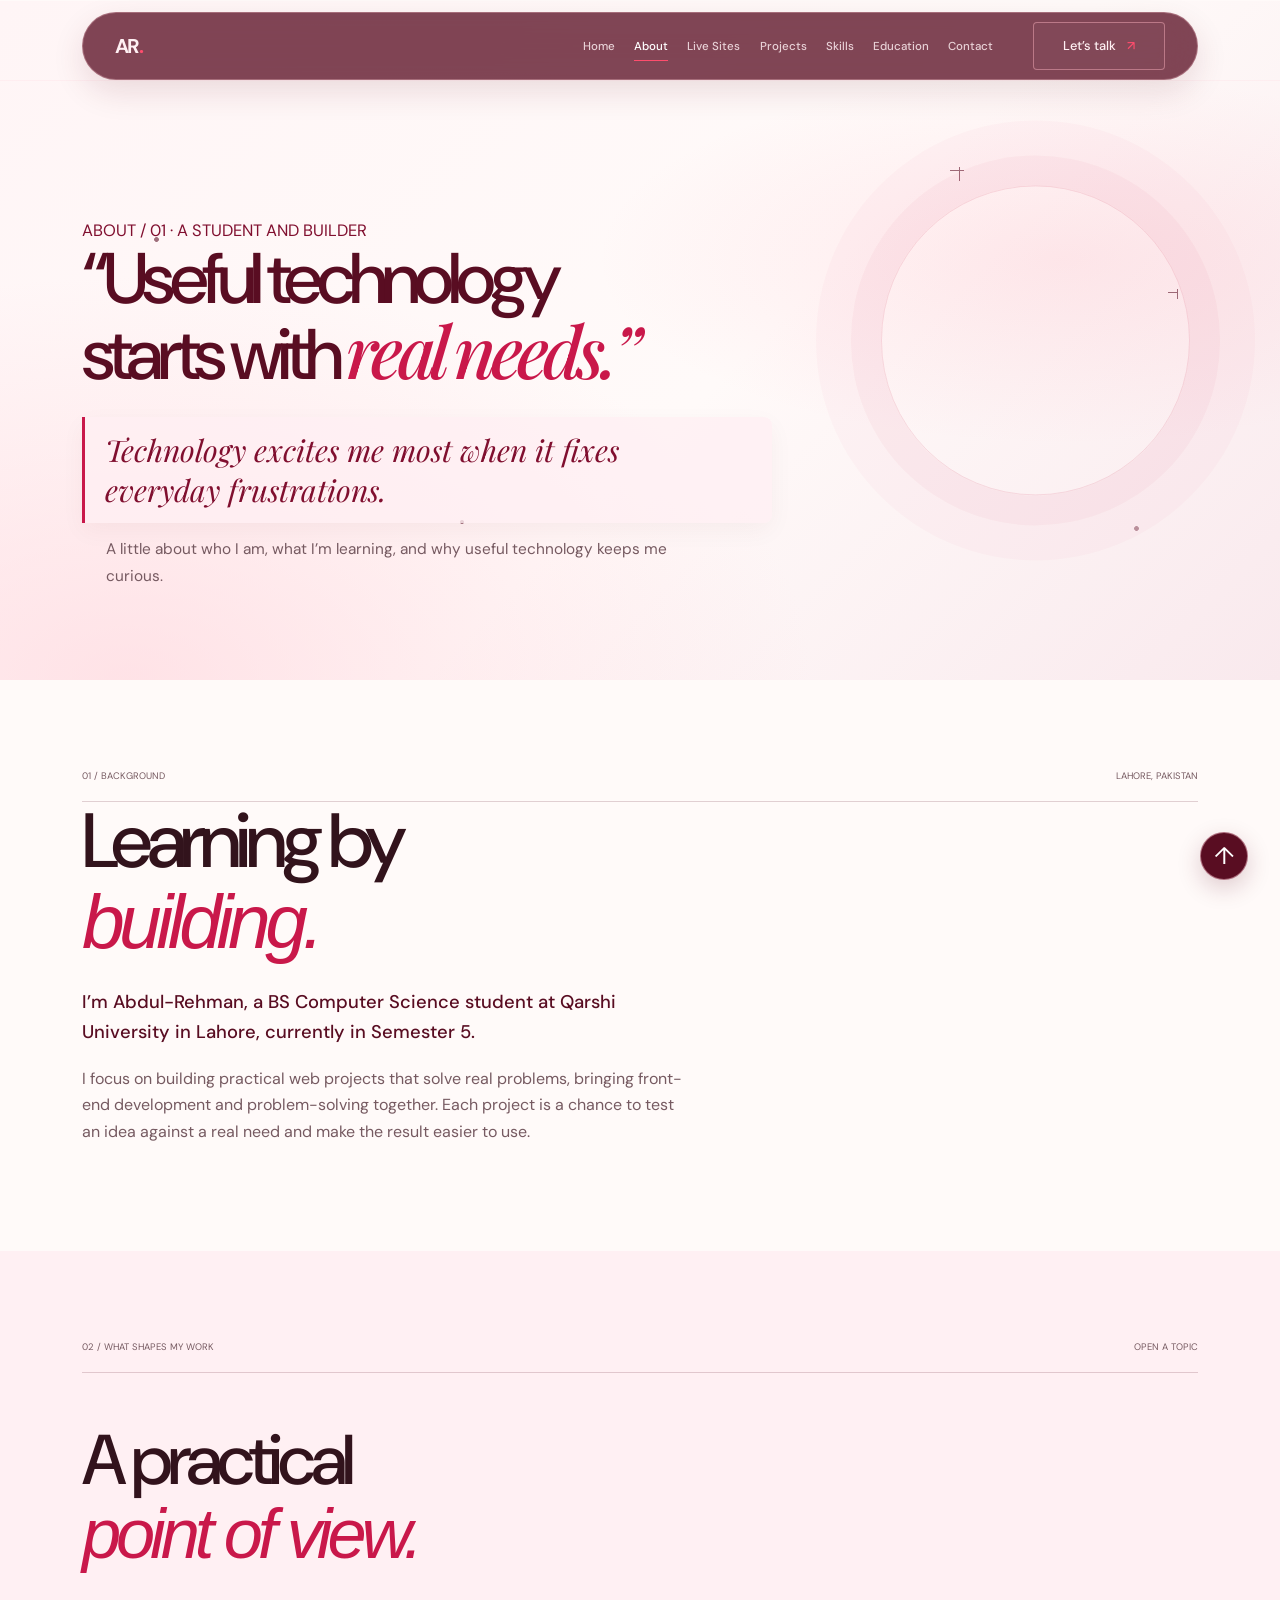
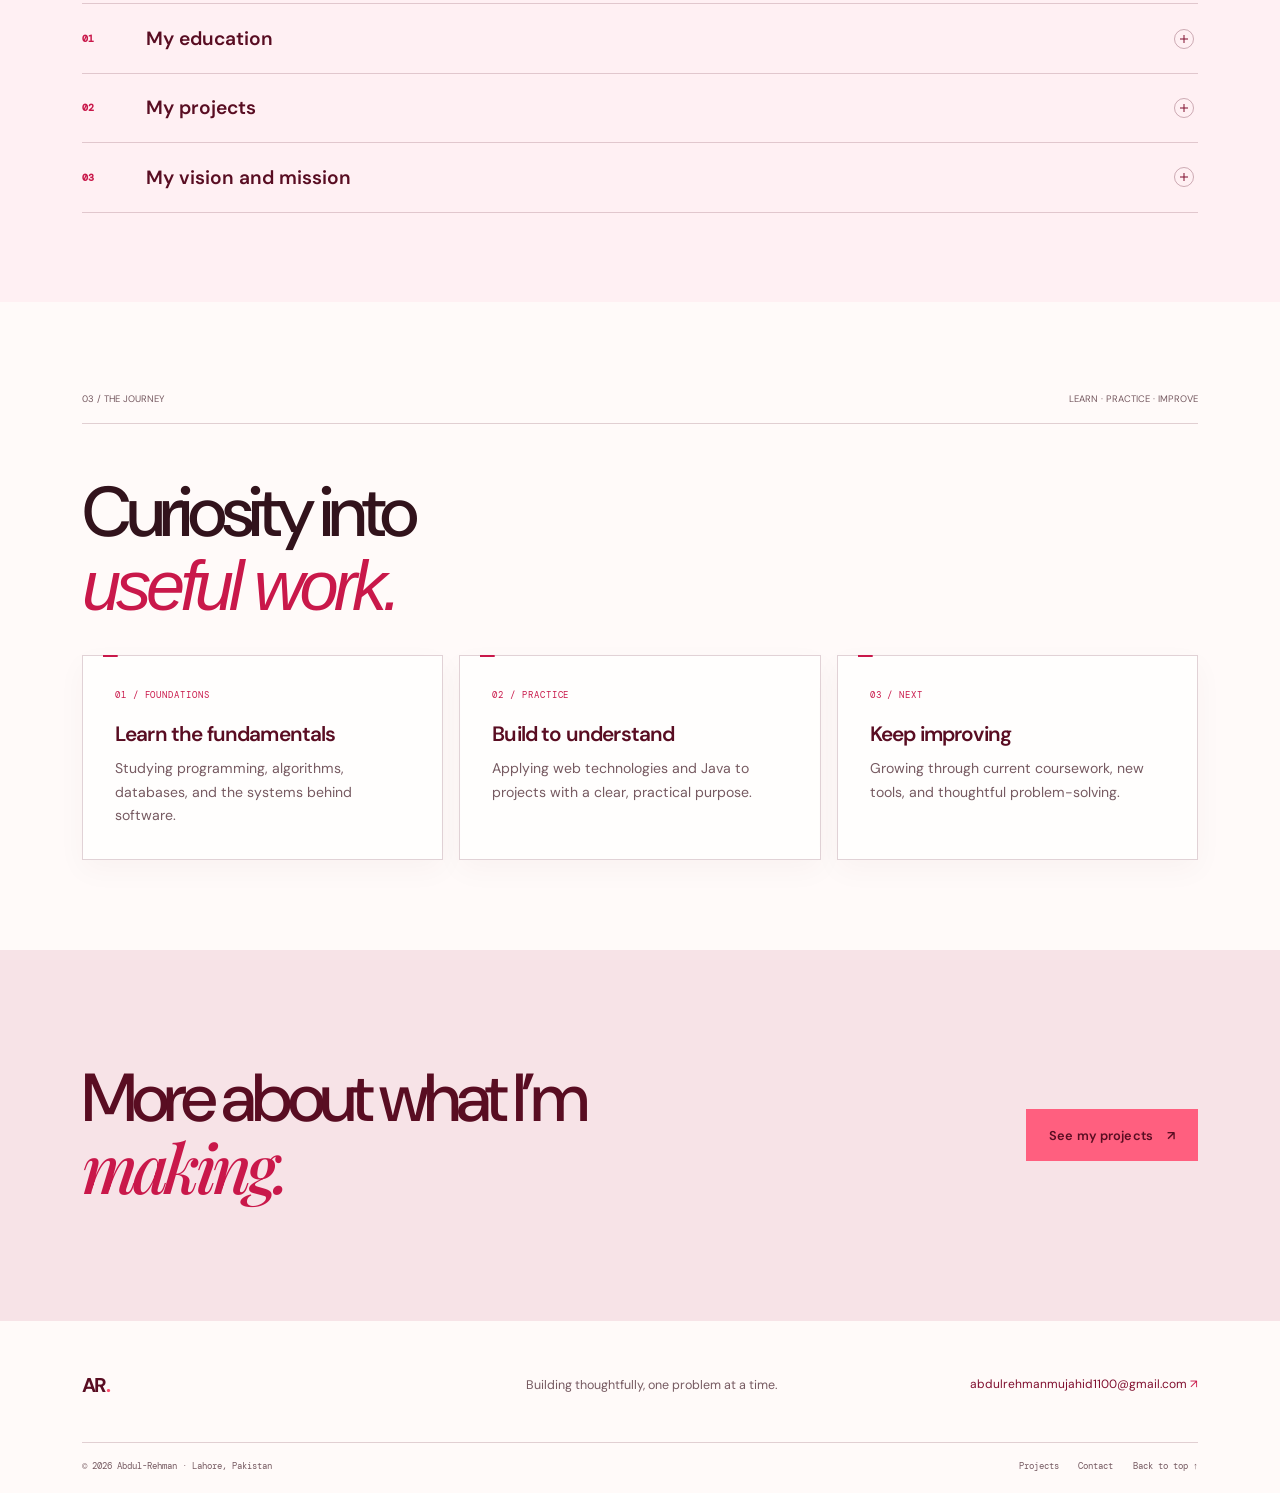
==== commit 68d02d22: "Version 1.3 of the CV webstie" ====
--- a/html/about.html
+++ b/html/about.html
@@ -20,7 +20,7 @@
   <link rel="stylesheet" href="../css/style.css">
   <script src="../js/main.js" defer></script>
 </head>
-<body>
+<body class="inner-page page-about">
   <a class="skip-link" href="#main">Skip to content</a>
   <div class="scroll-progress" aria-hidden="true"><span></span></div>
   <header class="site-header site-header--dark site-header--inner"><div class="nav-wrap">
@@ -40,13 +40,10 @@
     </div></section>
     <section class="content-wrap inner-section" aria-labelledby="about-background">
       <div class="section-kicker"><span>01 / BACKGROUND</span><span>LAHORE, PAKISTAN</span></div>
-      <div class="inner-two-column">
-        <div class="inner-copy">
-          <h2 class="display-heading" id="about-background">Learning by<br><em>building.</em></h2>
-          <p class="lead">I’m Abdul-Rehman, a BS Computer Science student at Qarshi University in Lahore, currently in Semester 5.</p>
-          <p>I focus on building practical web projects that solve real problems, bringing front-end development and problem-solving together. Each project is a chance to test an idea against a real need and make the result easier to use.</p>
-        </div>
-        <figure class="about-portrait inner-portrait"><img src="../images/me.webp" alt="Portrait of Abdul-Rehman" width="520" height="650" loading="lazy"><figcaption><span>ABDUL-REHMAN</span><span>LAHORE, PK</span></figcaption></figure>
+      <div class="inner-copy">
+        <h2 class="display-heading" id="about-background">Learning by<br><em>building.</em></h2>
+        <p class="lead">I’m Abdul-Rehman, a BS Computer Science student at Qarshi University in Lahore, currently in Semester 5.</p>
+        <p>I focus on building practical web projects that solve real problems, bringing front-end development and problem-solving together. Each project is a chance to test an idea against a real need and make the result easier to use.</p>
       </div>
     </section>
     <section class="content-wrap inner-section inner-section--tint" aria-labelledby="about-details">
--- a/css/style.css
+++ b/css/style.css
@@ -794,7 +794,7 @@
 }
 
 .hero-home h1 {
-  font-size: clamp(4rem, 7.2vw, 7.5rem);
+  font-size: clamp(3.6rem, 6vw, 6.25rem);
   line-height: 0.9;
   letter-spacing: -0.075em;
 }
@@ -1791,6 +1791,385 @@
     padding-left: 2.7rem;
   }
 }
+
+.inner-page {
+  background: var(--paper);
+  color: var(--ink);
+}
+
+.inner-page .page-hero--inner {
+  color: var(--wine-dark);
+  background:
+    radial-gradient(ellipse at 83% 38%, rgba(255, 143, 163, .16), transparent 31%),
+    radial-gradient(ellipse at 10% 100%, rgba(255, 204, 213, .5), transparent 42%),
+    linear-gradient(135deg, #fff5f6 0%, var(--paper) 56%, #f9e9ed 100%);
+}
+
+.inner-page .page-hero--inner::after {
+  top: 50%;
+  right: 7%;
+  width: clamp(180px, 24vw, 330px);
+  height: clamp(180px, 24vw, 330px);
+  border-color: rgba(201, 24, 74, .13);
+  box-shadow: 0 0 0 30px rgba(201, 24, 74, .035), 0 0 0 65px rgba(201, 24, 74, .025);
+  transform: translateY(-50%);
+}
+
+.inner-page .page-hero--inner .eyebrow {
+  color: var(--burgundy);
+}
+
+.inner-page .page-hero--inner .status-dot {
+  background: var(--rose-red);
+}
+
+.inner-page .page-hero--inner h1 {
+  color: var(--wine-dark);
+}
+
+.inner-page .page-hero--inner h1 em {
+  color: var(--rose-red);
+}
+
+.inner-page .page-hero--inner .page-quote {
+  position: relative;
+  width: fit-content;
+  max-width: min(690px, 100%);
+  margin: 1.65rem 0 0;
+  padding: .8rem 1.15rem .85rem 1.25rem;
+  border-left: 3px solid var(--rose-red);
+  border-radius: 0 8px 8px 0;
+  background: rgba(255, 240, 243, .76);
+  box-shadow: 0 8px 24px rgba(89, 13, 34, .045);
+  color: var(--burgundy);
+  font-size: clamp(1.35rem, 2.35vw, 2.15rem);
+  line-height: 1.32;
+  text-wrap: pretty;
+}
+
+.inner-page .page-hero--inner .page-subtitle {
+  max-width: 610px;
+  margin: .85rem 0 0;
+  padding-left: 1.5rem;
+  color: var(--muted);
+  font-size: .96rem;
+  line-height: 1.75;
+}
+
+.studied-subjects {
+  display: grid;
+  grid-template-columns: repeat(2, minmax(0, 1fr));
+  gap: 1rem;
+  margin-top: 2rem;
+}
+
+.studied-subject-group {
+  padding: clamp(1.25rem, 3vw, 2rem);
+  border: 1px solid var(--line);
+  background: rgba(255, 240, 243, .72);
+}
+
+.studied-subject-group h3 {
+  margin: 0 0 1rem;
+  color: var(--wine-dark);
+  font-size: 1.15rem;
+  font-weight: 600;
+}
+
+.studied-subject-list {
+  display: grid;
+  grid-template-columns: repeat(2, minmax(0, 1fr));
+  gap: .65rem 1rem;
+  margin: 0;
+  padding: 0;
+  list-style: none;
+}
+
+.studied-subject-list li {
+  position: relative;
+  padding: .55rem .65rem .55rem 1.45rem;
+  border-bottom: 1px solid rgba(89, 13, 34, .12);
+  color: var(--muted);
+  font-size: .82rem;
+}
+
+.studied-subject-list li::before {
+  position: absolute;
+  top: .82rem;
+  left: .45rem;
+  width: 6px;
+  height: 6px;
+  border-radius: 50%;
+  background: var(--rose-red);
+  content: "";
+}
+
+.inner-page .page-hero--inner h1 {
+  max-width: 880px;
+  text-wrap: balance;
+  font-size: clamp(2.8rem, 5.6vw, 5.25rem);
+}
+
+.inner-page .inner-section--tint {
+  background: var(--pink-white);
+}
+
+.inner-page .contact-end {
+  color: var(--wine-dark);
+  background: #f7e3e7;
+}
+
+.inner-page .contact-end h2 em {
+  color: var(--rose-red);
+}
+
+.inner-page .site-footer {
+  color: var(--wine-dark);
+  background: var(--paper);
+}
+
+.inner-page .footer-main p,
+.inner-page .footer-bottom {
+  color: var(--muted);
+}
+
+.inner-page .footer-bottom {
+  border-color: rgba(89, 13, 34, .18);
+}
+
+.inner-page .footer-main .brand {
+  color: var(--wine-dark);
+}
+
+.inner-page .footer-email {
+  color: var(--burgundy);
+}
+
+.inner-page .footer-email:hover,
+.inner-page .footer-email span {
+  color: var(--rose-red);
+}
+
+.inner-page .page-hero--inner::before {
+  position: absolute;
+  inset: 0;
+  content: "";
+  pointer-events: none;
+  opacity: .58;
+  background-image:
+    radial-gradient(circle, var(--wine-dark) 0 2px, transparent 2.8px),
+    radial-gradient(circle, var(--wine-dark) 0 1.5px, transparent 2.4px),
+    radial-gradient(circle, rgba(89, 13, 34, .7) 0 2px, transparent 2.8px),
+    linear-gradient(var(--wine-dark), var(--wine-dark)),
+    linear-gradient(var(--wine-dark), var(--wine-dark)),
+    linear-gradient(var(--wine-dark), var(--wine-dark)),
+    linear-gradient(var(--wine-dark), var(--wine-dark));
+  background-repeat: no-repeat;
+  background-size: 7px 7px, 6px 6px, 7px 7px, 1px 14px, 14px 1px, 1px 10px, 10px 1px;
+  background-position: 12% 35%, 36% 77%, 89% 78%, 75% 25%, 75% 25%, 92% 43%, 92% 43%;
+  animation: intro-sparkle 5s ease-in-out infinite alternate;
+}
+
+.inner-page .page-hero--inner::after {
+  pointer-events: none;
+  animation: intro-orbit 18s linear infinite;
+}
+
+.page-about .page-hero--inner::after {
+  animation: about-halo 8s ease-in-out infinite;
+}
+
+.page-projects .page-hero--inner::after {
+  border-top-color: rgba(201, 24, 74, .4);
+  border-right-color: rgba(201, 24, 74, .18);
+  animation: projects-orbit 24s linear infinite;
+}
+
+.page-skills .page-hero--inner::after {
+  animation: skills-pulse 6s ease-in-out infinite;
+}
+
+.page-education .page-hero--inner::after {
+  border-style: dashed;
+  animation: education-drift 9s ease-in-out infinite;
+}
+
+.page-contact .page-hero--inner::after {
+  border-color: rgba(201, 24, 74, .22);
+  animation: contact-ripple 7s ease-in-out infinite;
+}
+
+@keyframes intro-sparkle {
+  from { opacity: .35; }
+  to { opacity: .72; }
+}
+
+@keyframes intro-orbit {
+  from { transform: translateY(-50%) rotate(0deg); }
+  to { transform: translateY(-50%) rotate(360deg); }
+}
+
+@keyframes about-halo {
+  0%, 100% {
+    scale: .96;
+    box-shadow: 0 0 0 30px rgba(201, 24, 74, .035), 0 0 0 65px rgba(201, 24, 74, .025);
+  }
+  50% {
+    scale: 1.04;
+    box-shadow: 0 0 0 38px rgba(201, 24, 74, .055), 0 0 0 78px rgba(201, 24, 74, .035);
+  }
+}
+
+@keyframes projects-orbit {
+  from { rotate: 0deg; }
+  to { rotate: 360deg; }
+}
+
+@keyframes skills-pulse {
+  0%, 100% {
+    box-shadow: 0 0 0 22px rgba(201, 24, 74, .025), 0 0 0 54px rgba(201, 24, 74, .018);
+  }
+  50% {
+    box-shadow: 0 0 0 42px rgba(201, 24, 74, .055), 0 0 0 82px rgba(201, 24, 74, .03);
+  }
+}
+
+@keyframes education-drift {
+  0%, 100% { translate: 0 0; }
+  50% { translate: 0 -14px; }
+}
+
+@keyframes contact-ripple {
+  0%, 100% {
+    opacity: .72;
+    box-shadow: 0 0 0 30px rgba(201, 24, 74, .035), 0 0 0 65px rgba(201, 24, 74, .025);
+  }
+  50% {
+    opacity: 1;
+    box-shadow: 0 0 0 48px rgba(201, 24, 74, .07), 0 0 0 92px rgba(201, 24, 74, .04);
+  }
+}
+
+.inner-page .info-card,
+.inner-page .education-card,
+.inner-page .live-site-card {
+  position: relative;
+  transition:
+    border-color .28s ease,
+    box-shadow .32s ease,
+    transform .32s cubic-bezier(.2, .8, .2, 1),
+    background-color .28s ease;
+}
+
+.inner-page .info-card::before,
+.inner-page .education-card::before {
+  position: absolute;
+  top: -1px;
+  left: 1.25rem;
+  width: 42px;
+  height: 2px;
+  content: "";
+  background: var(--rose-red);
+  transform: scaleX(.35);
+  transform-origin: left;
+  transition: transform .3s ease, width .3s ease;
+}
+
+.inner-page .info-card:hover,
+.inner-page .info-card:focus-within,
+.inner-page .education-card:hover,
+.inner-page .education-card:focus-within {
+  border-color: rgba(201, 24, 74, .52);
+  box-shadow: 0 18px 42px rgba(89, 13, 34, .11);
+  transform: translateY(-5px);
+}
+
+.inner-page .info-card:hover::before,
+.inner-page .info-card:focus-within::before,
+.inner-page .education-card:hover::before,
+.inner-page .education-card:focus-within::before {
+  width: 72px;
+  transform: scaleX(1);
+}
+
+.inner-page .live-site-card:hover,
+.inner-page .live-site-card:focus-visible {
+  transform: translateY(-6px);
+  box-shadow: 0 20px 44px rgba(89, 13, 34, .14);
+}
+
+.inner-page .button,
+.inner-page .nav-cta,
+.inner-page .copy-button,
+.inner-page .content-accordion summary,
+.inner-page .project-details summary {
+  transition:
+    color .22s ease,
+    background-color .22s ease,
+    border-color .22s ease,
+    box-shadow .25s ease,
+    transform .25s cubic-bezier(.2, .8, .2, 1);
+}
+
+.inner-page .button:hover,
+.inner-page .copy-button:hover {
+  box-shadow: 0 8px 20px rgba(89, 13, 34, .14);
+  transform: translateY(-2px);
+}
+
+.inner-page .content-accordion summary:hover,
+.inner-page .project-details summary:hover {
+  color: var(--rose-red);
+}
+
+.inner-page .content-accordion summary:hover .accordion-icon {
+  border-color: var(--rose-red);
+  transform: rotate(90deg);
+}
+
+.inner-page .accordion-icon {
+  transition: border-color .2s ease, transform .25s ease;
+}
+
+.inner-page .back-to-top {
+  transition: transform .28s cubic-bezier(.2, .8, .2, 1), background .25s ease, box-shadow .25s ease;
+}
+
+.inner-page .back-to-top:hover {
+  box-shadow: 0 12px 28px rgba(89, 13, 34, .28);
+  transform: translateY(-4px) scale(1.06);
+}
+
+@media (max-width: 640px) {
+  .studied-subjects,
+  .studied-subject-list {
+    grid-template-columns: 1fr;
+  }
+
+  .hero-home h1 {
+    font-size: clamp(3rem, 11vw, 4.25rem);
+  }
+
+  .inner-page .page-hero--inner h1 {
+    font-size: clamp(2.45rem, 9.5vw, 3.75rem);
+  }
+
+  .inner-page .page-hero--inner::after {
+    top: 18%;
+    right: -85px;
+    transform: none;
+  }
+
+  .inner-page .page-hero--inner .page-quote {
+    width: 100%;
+    padding: .8rem 1rem;
+    font-size: 1.35rem;
+  }
+
+  .inner-page .page-hero--inner .page-subtitle {
+    padding-left: 1rem;
+  }
+}
 @media (max-width: 430px) {
   .brand { font-size: .88rem; }
   .hero-actions { align-items: flex-start; flex-direction: column; gap: 1rem; }
@@ -1809,5 +2188,7 @@
 }
 @media (prefers-reduced-motion: reduce) {
   *, *::before, *::after { scroll-behavior: auto !important; animation-duration: .01ms !important; animation-iteration-count: 1 !important; transition-duration: .01ms !important; }
+  .inner-page .page-hero--inner::after,
+  .inner-page .page-hero--inner::before { animation: none; }
   .motion-ready [data-reveal] { opacity: 1; transform: none; }
 }
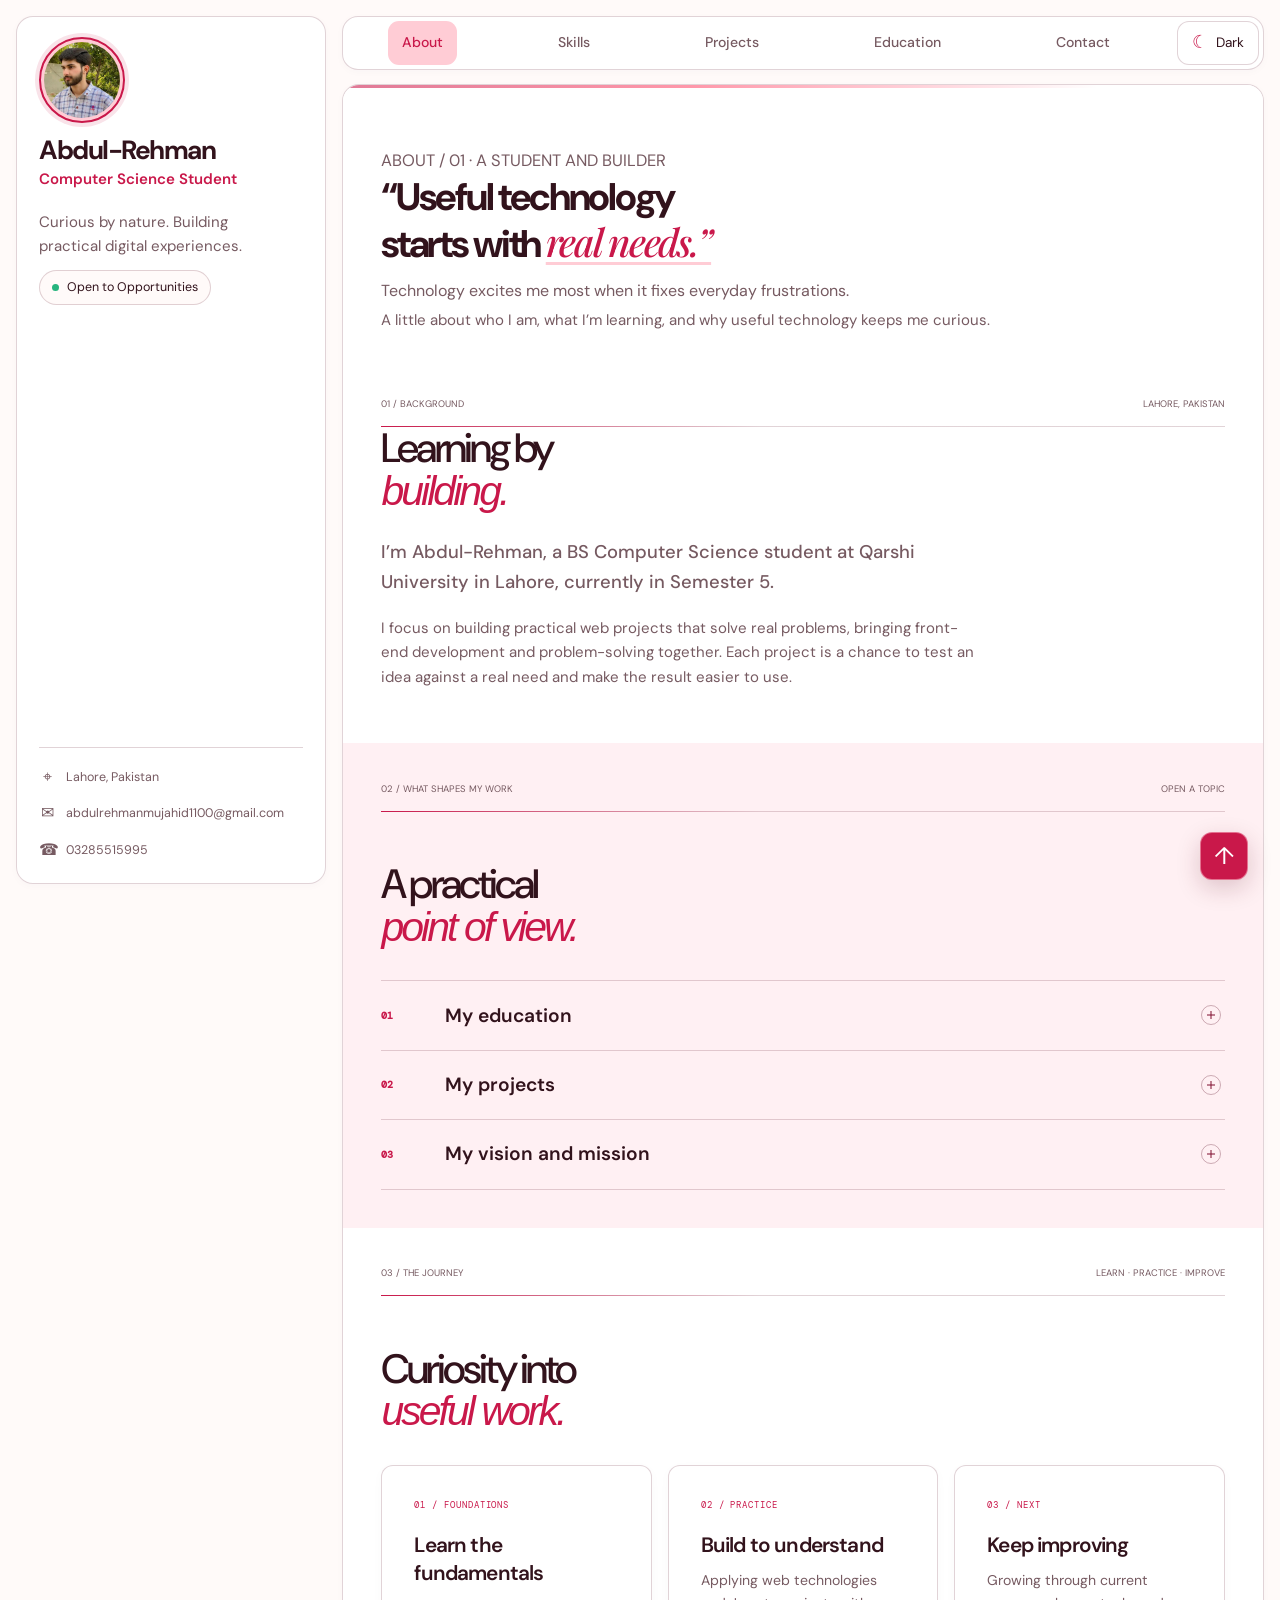
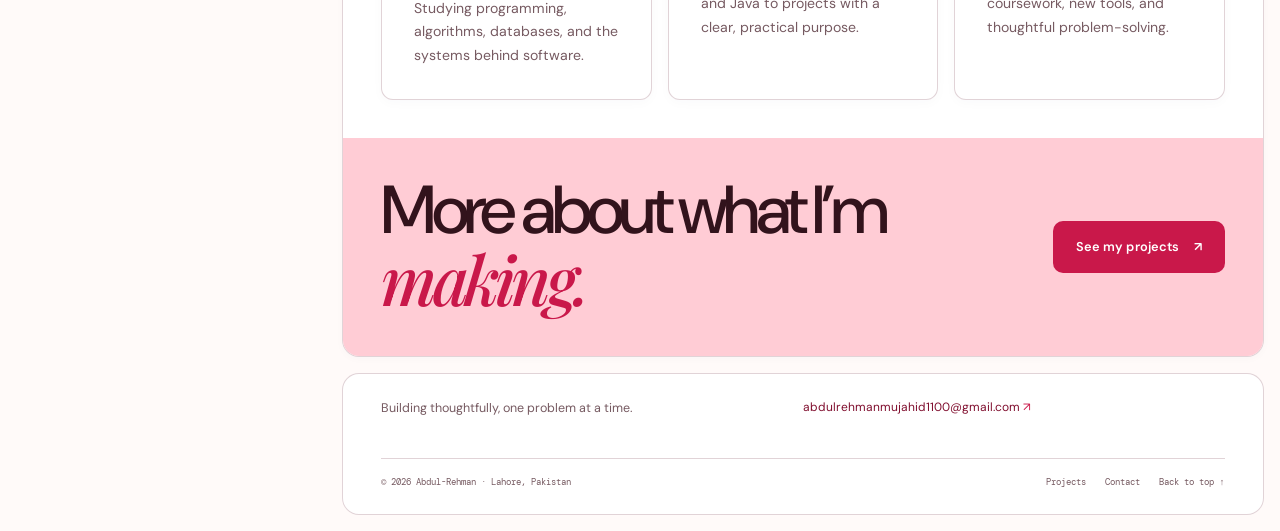
==== commit b8bfb537: "Version 1.4 of the cv website" ====
--- a/html/about.html
+++ b/html/about.html
@@ -3,7 +3,7 @@
 <head>
   <meta charset="utf-8">
   <meta name="viewport" content="width=device-width, initial-scale=1">
-  <meta name="theme-color" content="#590d22">
+  <meta name="theme-color" content="#fffaf9">
   <meta name="description" content="Get to know Abdul-Rehman, a BS Computer Science student at Qarshi University who builds practical projects around everyday problems.">
   <meta name="robots" content="index,follow,max-image-preview:large">
   <meta property="og:type" content="website">
@@ -23,13 +23,26 @@
 <body class="inner-page page-about">
   <a class="skip-link" href="#main">Skip to content</a>
   <div class="scroll-progress" aria-hidden="true"><span></span></div>
+  <aside class="profile-sidebar" aria-label="Profile and contact information">
+    <a class="profile-home-link" href="../index.html" aria-label="Abdul-Rehman, home">
+      <span class="profile-portrait"><img src="../images/me.webp" alt="" width="520" height="650"></span>
+      <span class="profile-name">Abdul-Rehman</span>
+    </a>
+    <p class="profile-role">Computer Science Student</p>
+    <p class="profile-bio">Curious by nature. Building practical digital experiences.</p>
+    <span class="availability"><i aria-hidden="true"></i> Open to Opportunities</span>
+    <div class="profile-contact">
+      <a href="contact.html#contact-details"><span aria-hidden="true">⌖</span> Lahore, Pakistan</a>
+      <a href="mailto:abdulrehmanmujahid1100@gmail.com"><span aria-hidden="true">✉</span> abdulrehmanmujahid1100@gmail.com</a>
+      <a href="tel:+923285515995"><span aria-hidden="true">☎</span> 03285515995</a>
+    </div>
+  </aside>
   <header class="site-header site-header--dark site-header--inner"><div class="nav-wrap">
-    <a class="brand brand--light" href="../index.html" aria-label="Abdul-Rehman, back to home"><span class="brand-wordmark">AR<span class="brand-dot">.</span></span></a>
     <button class="menu-toggle" type="button" aria-expanded="false" aria-controls="primary-nav" aria-label="Open navigation menu"><span></span><span></span></button>
     <nav class="primary-nav" id="primary-nav" aria-label="Primary navigation">
-      <a href="../index.html">Home</a><a href="about.html" aria-current="page">About</a><a href="projects.html#live-sites">Live Sites</a><a href="projects.html">Projects</a><a href="skills.html">Skills</a><a href="education.html">Education</a><a href="contact.html">Contact</a>
+      <a href="about.html" aria-current="page">About</a><a href="skills.html">Skills</a><a href="projects.html">Projects</a><a href="education.html">Education</a><a href="contact.html">Contact</a>
     </nav>
-    <a class="nav-cta" href="contact.html">Let’s talk <span aria-hidden="true">↗</span></a>
+    <button class="theme-toggle" type="button" data-theme-toggle aria-pressed="false"><span aria-hidden="true">☾</span> Dark</button>
   </div></header>
   <main id="main">
     <section class="page-hero page-hero--inner" aria-labelledby="page-title"><div class="page-hero-inner">
--- a/css/style.css
+++ b/css/style.css
@@ -1743,6 +1743,10 @@
 }
 
 @media (max-width: 760px) {
+  .page-contact .inner-two-column {
+    grid-template-columns: 1fr;
+  }
+
   .page-hero--inner {
     margin-top: -76px;
     padding-top: 9.5rem;
@@ -2192,3 +2196,671 @@
   .inner-page .page-hero--inner::before { animation: none; }
   .motion-ready [data-reveal] { opacity: 1; transform: none; }
 }
+
+:root {
+  --wine-dark: #590D22;
+  --burgundy: #800F2F;
+  --crimson: #A4133C;
+  --rose-red: #C9184A;
+  --coral: #FF4D6D;
+  --coral-soft: #FF758F;
+  --pink: #FF8FA3;
+  --blush: #FFB3C1;
+  --pink-light: #FFCCD5;
+  --pink-white: #FFF0F3;
+  --ink: #32131c;
+  --muted: #765a61;
+  --paper: #fffaf9;
+  --line: rgba(89, 13, 34, .18);
+  --page-gutter: clamp(1.25rem, 3vw, 2rem);
+  color-scheme: light;
+}
+
+:root[data-theme="dark"] {
+  --ink: #FFF0F3;
+  --muted: #FFB3C1;
+  --paper: #590D22;
+  --line: rgba(255, 204, 213, .22);
+  color-scheme: dark;
+}
+
+body {
+  min-height: 100vh;
+  background: var(--paper);
+  color: var(--ink);
+  font-size: 15px;
+}
+
+.scroll-progress { z-index: 20; }
+.scroll-progress span { background: var(--rose-red); }
+
+.profile-sidebar {
+  position: fixed;
+  z-index: 11;
+  inset: 16px auto 16px 16px;
+  width: 310px;
+  display: flex;
+  flex-direction: column;
+  padding: 20px 22px;
+  overflow: auto;
+  border: 1px solid var(--line);
+  border-radius: 17px;
+  background: var(--panel, #fff);
+  color: var(--ink);
+  box-shadow: 0 2px 8px rgba(45, 45, 85, .025);
+}
+
+:root[data-theme="dark"] .profile-sidebar,
+:root[data-theme="dark"] .nav-wrap,
+:root[data-theme="dark"] main,
+:root[data-theme="dark"] .site-footer {
+  --panel: #800F2F;
+}
+
+.profile-home-link {
+  display: flex;
+  flex-direction: column;
+  align-items: flex-start;
+  gap: 12px;
+}
+
+.profile-portrait {
+  width: 86px;
+  height: 86px;
+  padding: 3px;
+  overflow: hidden;
+  border: 2px solid var(--rose-red);
+  border-radius: 50%;
+  background: var(--pink-light);
+  box-shadow: 0 0 0 4px rgba(201, 24, 74, .12);
+}
+
+.profile-portrait img {
+  width: 100%;
+  height: 100%;
+  border-radius: inherit;
+  object-fit: cover;
+  object-position: center 20%;
+}
+
+.profile-name {
+  color: var(--ink);
+  font-size: 1.65rem;
+  font-weight: 700;
+  line-height: 1.15;
+  letter-spacing: -.055em;
+}
+
+.profile-role {
+  margin: 2px 0 0;
+  color: var(--rose-red);
+  font-size: .94rem;
+  font-weight: 600;
+}
+
+.profile-bio {
+  max-width: 235px;
+  margin: 18px 0 12px;
+  color: var(--muted);
+  font-size: .94rem;
+  line-height: 1.6;
+}
+
+.availability {
+  width: fit-content;
+  display: inline-flex;
+  align-items: center;
+  gap: 8px;
+  padding: 6px 12px;
+  border: 1px solid var(--line);
+  border-radius: 999px;
+  background: var(--paper);
+  font-size: .78rem;
+}
+
+.availability i,
+.project-status i {
+  width: 7px;
+  height: 7px;
+  flex: 0 0 auto;
+  border-radius: 50%;
+  background: #27b47e;
+}
+
+.profile-contact {
+  display: grid;
+  gap: 10px;
+  margin-top: auto;
+  padding-top: 16px;
+  border-top: 1px solid var(--line);
+}
+
+.profile-contact a {
+  min-width: 0;
+  display: flex;
+  align-items: center;
+  gap: 10px;
+  color: var(--muted);
+  font-size: .78rem;
+  overflow-wrap: anywhere;
+}
+
+.profile-contact a:hover { color: var(--rose-red); }
+.profile-contact a span { width: 17px; flex: 0 0 17px; color: var(--muted); font-size: 1rem; text-align: center; }
+
+.site-header,
+.site-header--home,
+.site-header--inner {
+  position: sticky;
+  top: 16px;
+  z-index: 10;
+  height: auto;
+  margin: 16px 16px 14px 342px;
+  border: 0;
+  background: transparent;
+}
+
+.nav-wrap,
+.site-header--home .nav-wrap,
+.site-header--home.is-scrolled .nav-wrap,
+.site-header--inner .nav-wrap,
+.site-header--inner.is-scrolled .nav-wrap {
+  width: 100%;
+  min-height: 52px;
+  display: flex;
+  align-items: center;
+  justify-content: space-between;
+  gap: 12px;
+  margin: 0;
+  padding: 4px;
+  border: 1px solid var(--line);
+  border-radius: 16px;
+  background: var(--panel, #fff);
+  box-shadow: 0 2px 8px rgba(45, 45, 85, .025);
+  -webkit-backdrop-filter: none;
+  backdrop-filter: none;
+}
+
+.brand { display: none; }
+
+.primary-nav,
+.site-header--home .primary-nav,
+.site-header--inner .primary-nav {
+  min-width: 0;
+  flex: 1;
+  display: flex;
+  align-items: center;
+  justify-content: space-around;
+  gap: 4px;
+  margin: 0;
+}
+
+.primary-nav a,
+.site-header--home .primary-nav a,
+.site-header--inner .primary-nav a {
+  position: relative;
+  padding: 10px clamp(8px, 1.1vw, 18px);
+  border: 0;
+  border-radius: 11px;
+  color: var(--muted);
+  font-size: .88rem;
+  font-weight: 500;
+  white-space: nowrap;
+}
+
+.primary-nav a::after { display: none; }
+.primary-nav a:hover,
+.primary-nav a[aria-current="page"],
+.site-header--inner .primary-nav a:hover,
+.site-header--inner .primary-nav a[aria-current="page"] {
+  color: var(--rose-red);
+  background: var(--pink-light);
+}
+
+.theme-toggle {
+  min-height: 44px;
+  display: inline-flex;
+  align-items: center;
+  justify-content: center;
+  gap: 8px;
+  padding: 0 14px;
+  border: 1px solid var(--line);
+  border-radius: 12px;
+  color: var(--ink);
+  background: var(--panel, #fff);
+  font-size: .85rem;
+  white-space: nowrap;
+  cursor: pointer;
+}
+
+.theme-toggle span { color: var(--rose-red); font-size: 1.1rem; }
+.theme-toggle:hover { border-color: var(--rose-red); }
+.menu-toggle { display: none; }
+
+main {
+  min-height: calc(100vh - 100px);
+  margin: 0 16px 16px 342px;
+  overflow: hidden;
+  border: 1px solid var(--line);
+  border-radius: 17px;
+  background: var(--panel, #fff);
+  box-shadow: 0 2px 8px rgba(45, 45, 85, .025);
+}
+
+.page-hero,
+.inner-page .page-hero--inner {
+  padding: clamp(26px, 3vw, 42px) clamp(24px, 3vw, 42px) 25px;
+  color: var(--ink);
+  background: var(--panel, #fff);
+}
+
+.page-hero::before,
+.page-hero::after,
+.inner-page .page-hero--inner::before,
+.inner-page .page-hero--inner::after { display: none; }
+
+.page-hero-inner { width: 100%; }
+.inner-page .page-hero--inner .eyebrow,
+.page-hero .eyebrow { color: var(--muted); }
+.page-hero .status-dot { background: var(--rose-red); }
+
+.page-hero h1,
+.inner-page .page-hero--inner h1 {
+  max-width: 100%;
+  color: var(--ink);
+  font-size: clamp(2rem, 3vw, 2.65rem);
+  font-weight: 700;
+  line-height: 1.15;
+  letter-spacing: -.06em;
+}
+
+.page-hero h1 em,
+.inner-page .page-hero--inner h1 em { color: var(--rose-red); }
+
+.page-hero .page-quote,
+.inner-page .page-hero--inner .page-quote {
+  width: fit-content;
+  max-width: 680px;
+  margin: 12px 0 0;
+  padding: 0;
+  border: 0;
+  color: var(--muted);
+  background: transparent;
+  box-shadow: none;
+  font-family: var(--sans);
+  font-size: 1rem;
+  font-style: normal;
+  line-height: 1.6;
+}
+
+.page-hero .page-subtitle,
+.inner-page .page-hero--inner .page-subtitle {
+  max-width: 680px;
+  margin: 4px 0 0;
+  padding: 0;
+  color: var(--muted);
+  font-size: .94rem;
+}
+
+.inner-page .page-hero--inner {
+  min-height: 0;
+  margin-top: 0;
+}
+.content-wrap,
+.inner-section,
+.section-pad {
+  width: 100%;
+  margin: 0;
+  padding: clamp(24px, 3vw, 40px) clamp(24px, 3vw, 42px);
+}
+
+.inner-page .inner-section--tint,
+.live-sites-section { background: var(--surface, var(--pink-white)); }
+
+:root[data-theme="dark"] .inner-page .inner-section--tint,
+:root[data-theme="dark"] .live-sites-section { --surface: #590D22; }
+
+.section-kicker { color: var(--muted); border-color: var(--line); }
+.display-heading { color: var(--ink); font-size: clamp(2rem, 3.2vw, 3rem); }
+.display-heading em,
+.live-sites-heading .display-heading em { color: var(--rose-red); }
+.inner-copy p,
+.inner-page .inner-copy .lead,
+.inner-page .inner-copy > p:not(.lead) { color: var(--muted); }
+
+.inner-section > h2,
+.inner-section > .inner-copy,
+.inner-section .info-card,
+.inner-section .education-card,
+.inner-section .studied-subject-group,
+.contact-info-card,
+.booking-form--light {
+  text-align: left;
+}
+
+.inner-section > .section-kicker { align-items: baseline; }
+.inner-section .display-heading { text-wrap: balance; }
+.info-card h3,
+.education-card h3,
+.contact-info-card h3 { line-height: 1.35; }
+
+.page-contact .inner-two-column {
+  grid-template-columns: minmax(0, .82fr) minmax(0, 1.18fr);
+  align-items: start;
+  gap: clamp(1.5rem, 4vw, 4rem);
+}
+
+.page-contact .contact-info-card {
+  min-width: 0;
+  display: flex;
+  flex-direction: column;
+  align-items: flex-start;
+}
+
+.page-contact .contact-info-card h3 {
+  overflow-wrap: break-word;
+  word-break: normal;
+}
+
+.page-contact .contact-info-card .copy-button { margin-top: auto; }
+
+.info-card,
+.education-card,
+.live-site-card,
+.studied-subject-group,
+.education-callout {
+  border: 1px solid var(--line);
+  border-radius: 12px;
+  background: var(--panel, #fff);
+  box-shadow: 0 3px 12px rgba(45, 45, 85, .025);
+}
+
+.info-card::before,
+.education-card::before { display: none; }
+.info-card h3,
+.education-card h3,
+.live-site-details h3,
+.studied-subject-group h3 { color: var(--ink); }
+.info-card > p,
+.education-card p,
+.studied-subject-list li { color: var(--muted); }
+.card-number,
+.project-number,
+.section-kicker span { color: var(--muted); }
+.tag { border-color: var(--line); border-radius: 999px; color: var(--burgundy); background: var(--pink-white); }
+.content-accordion,
+.project-details { border-color: var(--line); }
+.content-accordion summary,
+.project-details summary { color: var(--ink); }
+.contact-end,
+.inner-page .contact-end {
+  color: var(--ink);
+  background: var(--pink-light);
+}
+.contact-end h2 em,
+.inner-page .contact-end h2 em { color: var(--rose-red); }
+.button--coral,
+.inner-page .button--coral { border-radius: 10px; color: white; background: var(--rose-red); }
+.button--coral:hover,
+.inner-page .button--coral:hover { background: var(--burgundy); }
+.button--ghost { border-color: var(--line); border-radius: 10px; color: var(--ink); }
+.site-footer,
+.inner-page .site-footer {
+  margin: 0 16px 16px 342px;
+  padding: 24px clamp(24px, 3vw, 42px);
+  border: 1px solid var(--line);
+  border-radius: 17px;
+  color: var(--ink);
+  background: var(--panel, #fff);
+}
+
+.inner-page .footer-main p,
+.inner-page .footer-bottom,
+.footer-main p { color: var(--muted); }
+.inner-page .footer-bottom,
+.footer-bottom { border-color: var(--line); }
+.inner-page .footer-main .brand { display: none; }
+.back-to-top { border-radius: 12px; color: white; background: var(--rose-red); }
+
+.hero-home {
+  min-height: calc(100vh - 100px);
+  color: var(--ink);
+  background: var(--panel, #fff);
+}
+.hero-home::before { display: none; }
+.hero-home .hero-grid {
+  width: 100%;
+  min-height: calc(100vh - 100px);
+  grid-template-columns: minmax(0, 1.1fr) minmax(230px, .75fr);
+  gap: clamp(20px, 4vw, 56px);
+  padding: clamp(26px, 3vw, 42px);
+}
+.hero-home .hero-copy { max-width: 680px; }
+.hero-home h1 { font-size: clamp(2.5rem, 4.7vw, 4.6rem); line-height: 1; }
+.hero-greeting,
+.hero-name { color: var(--ink); font-family: var(--sans); font-style: normal; }
+.hero-name { color: var(--rose-red); }
+.hero-quote { color: var(--burgundy); font-size: clamp(1.4rem, 2vw, 2rem); }
+.hero-meta { color: var(--muted); }
+.hero-intro { border-color: var(--rose-red); color: var(--muted); }
+.hero-home .hero-visual { min-height: 390px; }
+.hero-home .hero-visual::before { background: var(--pink-light); }
+.hero-home .portrait-frame { border-color: var(--panel, #fff); border-radius: 46% 46% 12px 12px; }
+.hero-home .scroll-up { display: none; }
+
+:root[data-theme="dark"] body,
+:root[data-theme="dark"] main,
+:root[data-theme="dark"] .site-footer,
+:root[data-theme="dark"] .page-hero,
+:root[data-theme="dark"] .inner-page .page-hero--inner,
+:root[data-theme="dark"] .hero-home {
+  --panel: #800F2F;
+  --surface: #590D22;
+}
+
+:root[data-theme="dark"] .info-card,
+:root[data-theme="dark"] .education-card,
+:root[data-theme="dark"] .live-site-card,
+:root[data-theme="dark"] .studied-subject-group,
+:root[data-theme="dark"] .education-callout { --panel: #800F2F; }
+
+:root[data-theme="dark"] .theme-toggle,
+:root[data-theme="dark"] .availability,
+:root[data-theme="dark"] .tag { background: #590D22; }
+
+:root[data-theme="dark"] .booking-form--light { background: #800F2F; }
+:root[data-theme="dark"] .booking-form--light .booking-fields input,
+:root[data-theme="dark"] .booking-form--light .booking-fields textarea { background: #590D22; }
+
+:root[data-theme="dark"] .privacy-window,
+:root[data-theme="dark"] .project-visual--privacy { background-color: #800F2F; }
+
+@media (max-width: 900px) {
+  .profile-sidebar {
+    position: static;
+    width: auto;
+    height: auto;
+    min-height: 0;
+    display: grid;
+    grid-template-columns: auto 1fr auto;
+    align-items: center;
+    gap: 4px 12px;
+    margin: 12px 12px 0;
+    padding: 12px 16px;
+    overflow: visible;
+  }
+
+  .profile-home-link { grid-row: span 2; flex-direction: row; align-items: center; gap: 10px; }
+  .profile-portrait { width: 48px; height: 48px; }
+  .profile-name { font-size: 1.12rem; }
+  .profile-role { grid-column: 2; margin: 0; font-size: .76rem; }
+  .profile-bio,
+  .profile-contact { display: none; }
+  .availability { grid-column: 3; grid-row: 1 / span 2; font-size: .72rem; }
+  .site-header,
+  .site-header--home,
+  .site-header--inner {
+    top: 0;
+    margin: 10px 12px 12px;
+  }
+
+  .nav-wrap,
+  .site-header--home .nav-wrap,
+  .site-header--home.is-scrolled .nav-wrap,
+  .site-header--inner .nav-wrap,
+  .site-header--inner.is-scrolled .nav-wrap { position: relative; }
+
+  .menu-toggle {
+    width: 42px;
+    height: 42px;
+    display: flex;
+    flex-direction: column;
+    align-items: center;
+    justify-content: center;
+    gap: 6px;
+    border: 1px solid var(--line);
+    border-radius: 11px;
+    color: var(--ink);
+    background: transparent;
+    cursor: pointer;
+  }
+
+  .menu-toggle span { width: 17px; height: 1px; background: currentColor; }
+  .menu-toggle[aria-expanded="true"] span:first-child { transform: translateY(3.5px) rotate(45deg); }
+  .menu-toggle[aria-expanded="true"] span:last-child { transform: translateY(-3.5px) rotate(-45deg); }
+
+  .primary-nav,
+  .site-header--home .primary-nav,
+  .site-header--inner .primary-nav {
+    position: absolute;
+    top: calc(100% + 7px);
+    right: 0;
+    left: 0;
+    z-index: 4;
+    display: none;
+    flex-direction: column;
+    align-items: stretch;
+    gap: 3px;
+    padding: 8px;
+    border: 1px solid var(--line);
+    border-radius: 14px;
+    background: var(--panel, #fff);
+    box-shadow: 0 12px 28px rgba(30, 30, 60, .12);
+  }
+
+  .primary-nav.is-open,
+  .site-header--home .primary-nav.is-open,
+  .site-header--inner .primary-nav.is-open { display: flex; }
+
+  .primary-nav a,
+  .site-header--home .primary-nav a,
+  .site-header--inner .primary-nav a {
+    padding: 10px 12px;
+    color: var(--ink);
+    font-size: .9rem;
+  }
+
+  main { min-height: 0; margin: 0 12px 12px; }
+  .site-footer,
+  .inner-page .site-footer { margin: 0 12px 12px; }
+}
+
+@media (max-width: 600px) {
+  .profile-sidebar { grid-template-columns: auto 1fr; }
+  .availability { grid-column: 2; grid-row: 2; justify-self: start; margin-top: 4px; }
+  .profile-home-link { grid-row: span 2; }
+  .page-contact .inner-two-column { grid-template-columns: 1fr; }
+  .theme-toggle { min-height: 42px; padding: 0 10px; }
+  .page-hero,
+  .inner-page .page-hero--inner,
+  .content-wrap,
+  .inner-section,
+  .section-pad { padding: 22px 18px; }
+  .hero-home .hero-grid { min-height: auto; grid-template-columns: 1fr; padding: 24px 18px; }
+  .hero-home .hero-visual { min-height: 340px; }
+  .hero-home .portrait-frame { height: 310px; min-height: 0; }
+  .display-heading { font-size: clamp(1.85rem, 9vw, 2.5rem); }
+  .contact-end-inner { align-items: flex-start; flex-direction: column; }
+  .site-footer,
+  .inner-page .site-footer { padding: 20px 18px; }
+}
+
+@media (max-width: 760px) {
+  .page-contact .inner-two-column { grid-template-columns: 1fr; }
+}
+
+.inner-page .page-hero--inner {
+  position: relative;
+  isolation: isolate;
+}
+
+.inner-page .page-hero--inner::before {
+  position: absolute;
+  z-index: -1;
+  inset: 0 0 auto;
+  height: 3px;
+  display: block;
+  background: linear-gradient(90deg, var(--rose-red), var(--coral) 38%, transparent 82%);
+  content: "";
+}
+
+.inner-page .page-hero-inner > * {
+  transform-origin: left center;
+}
+
+.inner-page .page-hero-inner h1 em {
+  text-decoration: underline;
+  text-decoration-color: var(--pink-light);
+  text-decoration-thickness: .09em;
+  text-underline-offset: .12em;
+}
+
+.inner-page .inner-section > .section-kicker {
+  padding-bottom: .85rem;
+  border-image: linear-gradient(90deg, var(--rose-red), var(--line) 45%) 1;
+}
+
+.inner-page .info-card:hover,
+.inner-page .education-card:hover,
+.inner-page .live-site-card:hover {
+  box-shadow: 0 16px 36px rgba(89, 13, 34, .12);
+  transform: translateY(-5px);
+}
+
+.motion-ready [data-reveal] {
+  transition-delay: var(--reveal-delay, 0ms);
+}
+
+@keyframes portfolio-rise-in {
+  from {
+    opacity: 0;
+    transform: translateY(16px);
+  }
+  to {
+    opacity: 1;
+    transform: translateY(0);
+  }
+}
+
+@media (prefers-reduced-motion: no-preference) {
+  .inner-page .page-hero-inner > * {
+    animation: portfolio-rise-in .65s cubic-bezier(.2, .7, .2, 1) both;
+  }
+
+  .inner-page .page-hero-inner > :nth-child(2) { animation-delay: .08s; }
+  .inner-page .page-hero-inner > :nth-child(3) { animation-delay: .16s; }
+  .inner-page .page-hero-inner > :nth-child(4) { animation-delay: .22s; }
+}
+
+@media (prefers-reduced-motion: reduce) {
+  .profile-portrait,
+  .theme-toggle,
+  .primary-nav a,
+  .inner-page .info-card,
+  .inner-page .education-card,
+  .inner-page .live-site-card { transition: none; }
+
+  .inner-page .page-hero-inner > * {
+    animation: none;
+  }
+}
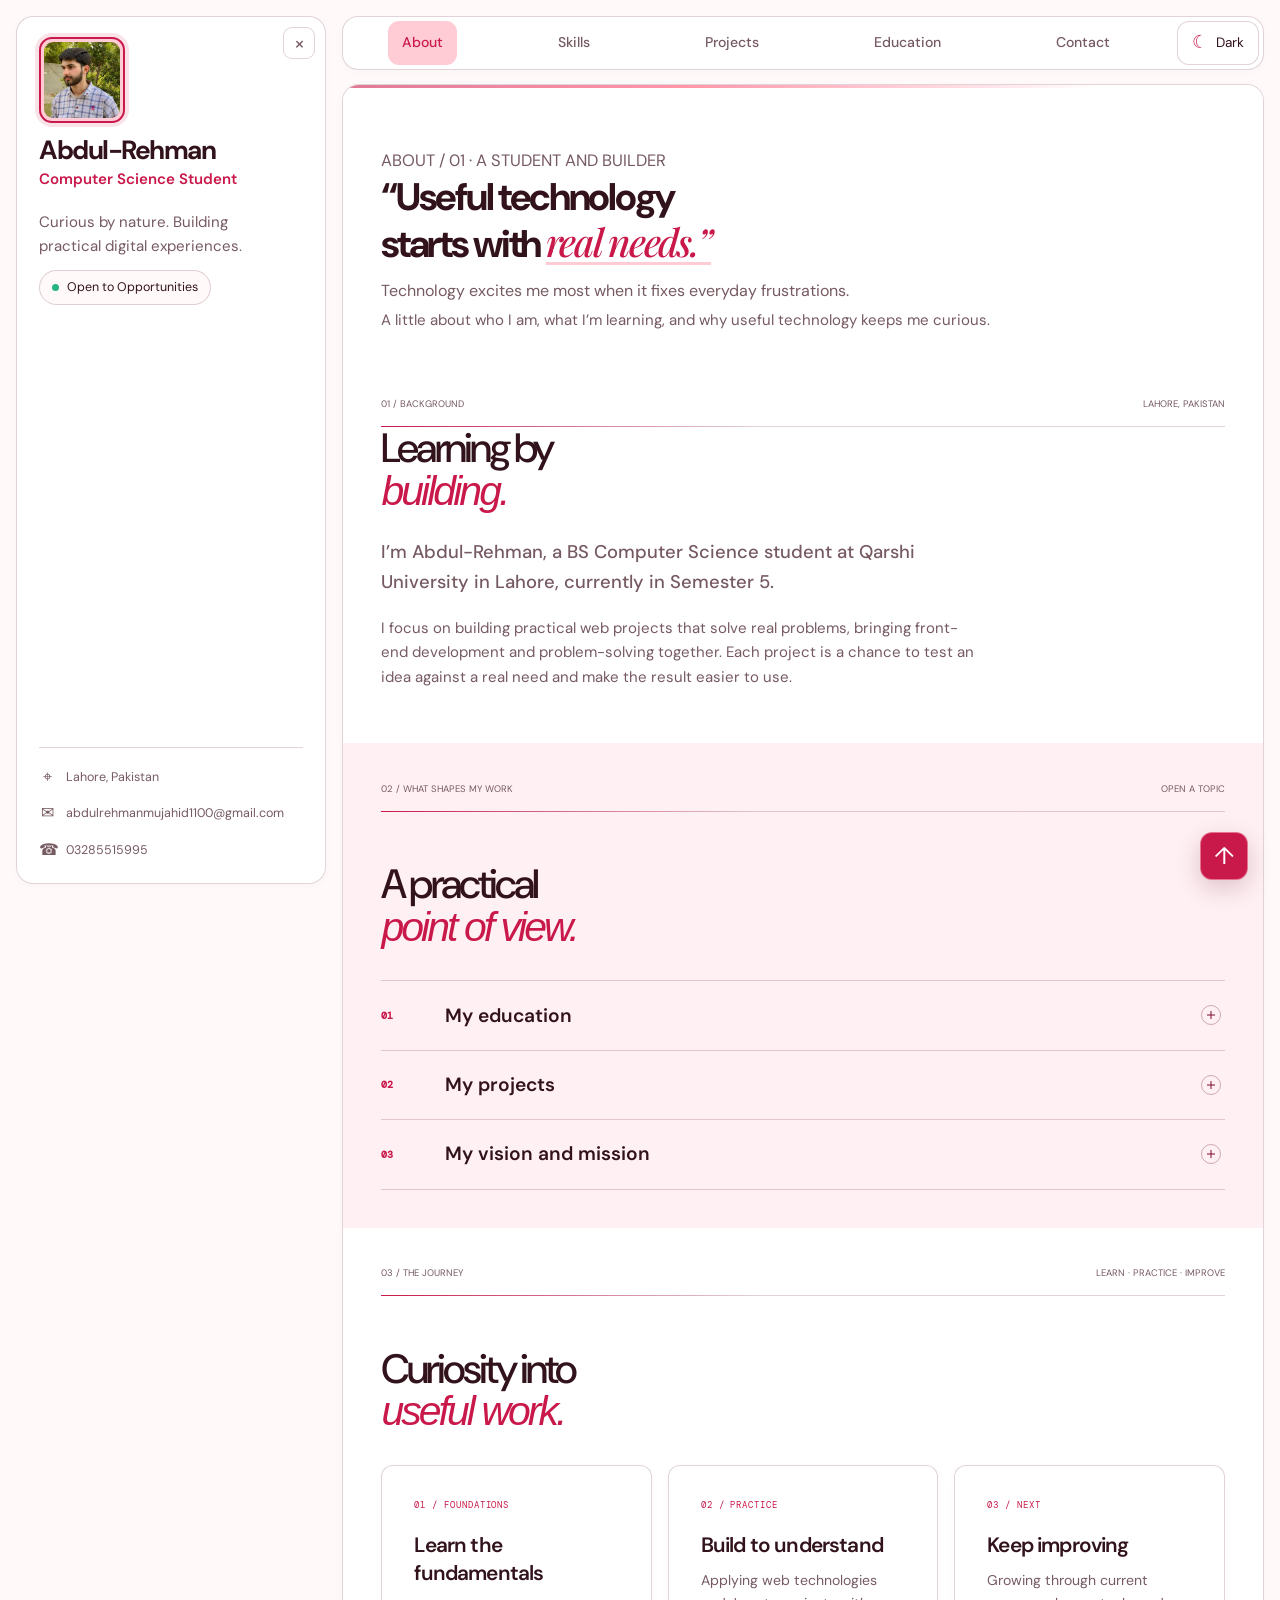
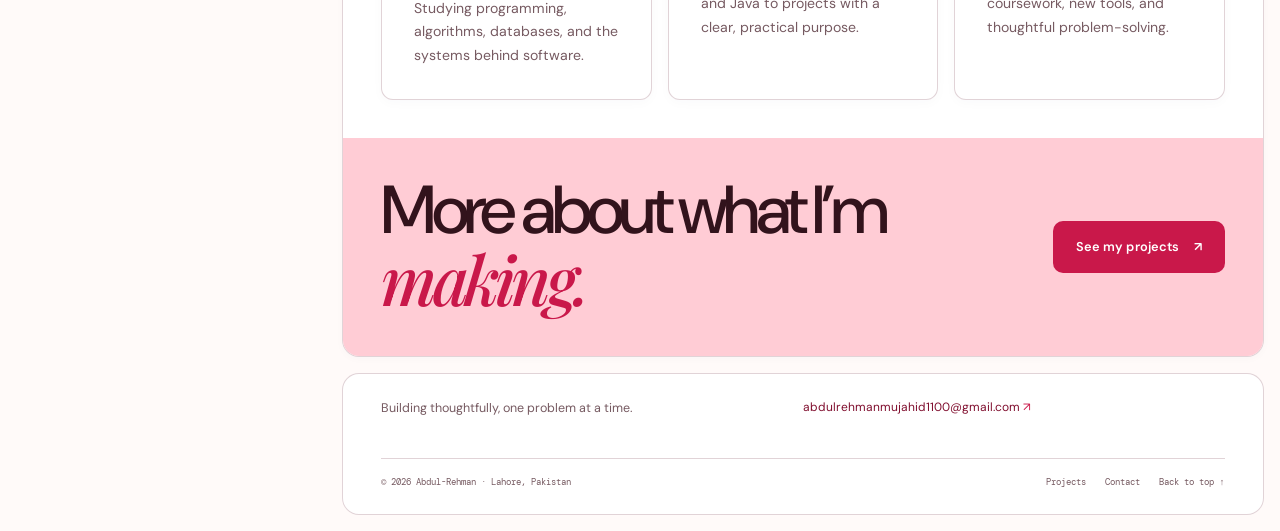
==== commit 086d2486: "Version 1.5 of the cv website" ====
--- a/html/about.html
+++ b/html/about.html
@@ -23,7 +23,8 @@
 <body class="inner-page page-about">
   <a class="skip-link" href="#main">Skip to content</a>
   <div class="scroll-progress" aria-hidden="true"><span></span></div>
-  <aside class="profile-sidebar" aria-label="Profile and contact information">
+  <aside class="profile-sidebar" id="profile-sidebar" aria-label="Profile and contact information">
+    <button class="profile-panel-close" type="button" data-profile-close aria-controls="profile-sidebar" aria-label="Close profile panel">×</button>
     <a class="profile-home-link" href="../index.html" aria-label="Abdul-Rehman, home">
       <span class="profile-portrait"><img src="../images/me.webp" alt="" width="520" height="650"></span>
       <span class="profile-name">Abdul-Rehman</span>
@@ -37,6 +38,7 @@
       <a href="tel:+923285515995"><span aria-hidden="true">☎</span> 03285515995</a>
     </div>
   </aside>
+  <button class="profile-panel-reopen" type="button" data-profile-open aria-controls="profile-sidebar" aria-label="Open profile panel" hidden>Profile <span aria-hidden="true">›</span></button>
   <header class="site-header site-header--dark site-header--inner"><div class="nav-wrap">
     <button class="menu-toggle" type="button" aria-expanded="false" aria-controls="primary-nav" aria-label="Open navigation menu"><span></span><span></span></button>
     <nav class="primary-nav" id="primary-nav" aria-label="Primary navigation">
--- a/css/style.css
+++ b/css/style.css
@@ -2250,6 +2250,75 @@
   box-shadow: 0 2px 8px rgba(45, 45, 85, .025);
 }
 
+.profile-panel-close {
+  position: absolute;
+  top: 10px;
+  right: 10px;
+  z-index: 1;
+  width: 32px;
+  height: 32px;
+  display: grid;
+  place-items: center;
+  padding: 0;
+  border: 1px solid var(--line);
+  border-radius: 9px;
+  color: var(--muted);
+  background: var(--panel, #fff);
+  font-size: 1.25rem;
+  line-height: 1;
+  cursor: pointer;
+  transition: color .2s ease, border-color .2s ease, background-color .2s ease;
+}
+
+.profile-panel-close:hover {
+  border-color: var(--rose-red);
+  color: var(--rose-red);
+  background: var(--pink-white);
+}
+
+.profile-panel-reopen {
+  position: fixed;
+  top: 50%;
+  left: 12px;
+  z-index: 12;
+  min-width: 46px;
+  min-height: 46px;
+  display: inline-flex;
+  align-items: center;
+  justify-content: center;
+  gap: 5px;
+  padding: 0 10px;
+  border: 1px solid var(--rose-red);
+  border-radius: 12px;
+  color: #fff;
+  background: var(--rose-red);
+  box-shadow: 0 6px 18px rgba(89, 13, 34, .18);
+  font: inherit;
+  font-size: .78rem;
+  cursor: pointer;
+  transform: translateY(-50%);
+  transition: background-color .2s ease, box-shadow .2s ease, transform .2s ease;
+}
+
+.profile-panel-reopen:hover {
+  background: var(--burgundy);
+  box-shadow: 0 9px 22px rgba(89, 13, 34, .24);
+  transform: translateY(-50%) translateX(2px);
+}
+
+.profile-panel-reopen span { font-size: 1.15rem; }
+.profile-panel-reopen[hidden] { display: none; }
+
+:root.profile-is-closed .profile-sidebar { display: none; }
+:root.profile-is-closed .site-header,
+:root.profile-is-closed .site-header--home,
+:root.profile-is-closed .site-header--inner,
+:root.profile-is-closed main,
+:root.profile-is-closed .site-footer,
+:root.profile-is-closed .inner-page .site-footer {
+  margin-left: 16px;
+}
+
 :root[data-theme="dark"] .profile-sidebar,
 :root[data-theme="dark"] .nav-wrap,
 :root[data-theme="dark"] main,
@@ -2270,7 +2339,7 @@
   padding: 3px;
   overflow: hidden;
   border: 2px solid var(--rose-red);
-  border-radius: 50%;
+  border-radius: 13px;
   background: var(--pink-light);
   box-shadow: 0 0 0 4px rgba(201, 24, 74, .12);
 }
@@ -2278,7 +2347,7 @@
 .profile-portrait img {
   width: 100%;
   height: 100%;
-  border-radius: inherit;
+  border-radius: 9px;
   object-fit: cover;
   object-position: center 20%;
 }
@@ -2694,6 +2763,7 @@
   .profile-portrait { width: 48px; height: 48px; }
   .profile-name { font-size: 1.12rem; }
   .profile-role { grid-column: 2; margin: 0; font-size: .76rem; }
+  .profile-panel-close { top: 8px; right: 8px; width: 28px; height: 28px; }
   .profile-bio,
   .profile-contact { display: none; }
   .availability { grid-column: 3; grid-row: 1 / span 2; font-size: .72rem; }
@@ -2763,6 +2833,15 @@
   main { min-height: 0; margin: 0 12px 12px; }
   .site-footer,
   .inner-page .site-footer { margin: 0 12px 12px; }
+
+  :root.profile-is-closed .site-header,
+  :root.profile-is-closed .site-header--home,
+  :root.profile-is-closed .site-header--inner,
+  :root.profile-is-closed main,
+  :root.profile-is-closed .site-footer,
+  :root.profile-is-closed .inner-page .site-footer { margin-left: 12px; }
+
+  .profile-panel-reopen { left: 8px; }
 }
 
 @media (max-width: 600px) {
@@ -2856,6 +2935,8 @@
   .profile-portrait,
   .theme-toggle,
   .primary-nav a,
+  .profile-panel-close,
+  .profile-panel-reopen,
   .inner-page .info-card,
   .inner-page .education-card,
   .inner-page .live-site-card { transition: none; }
